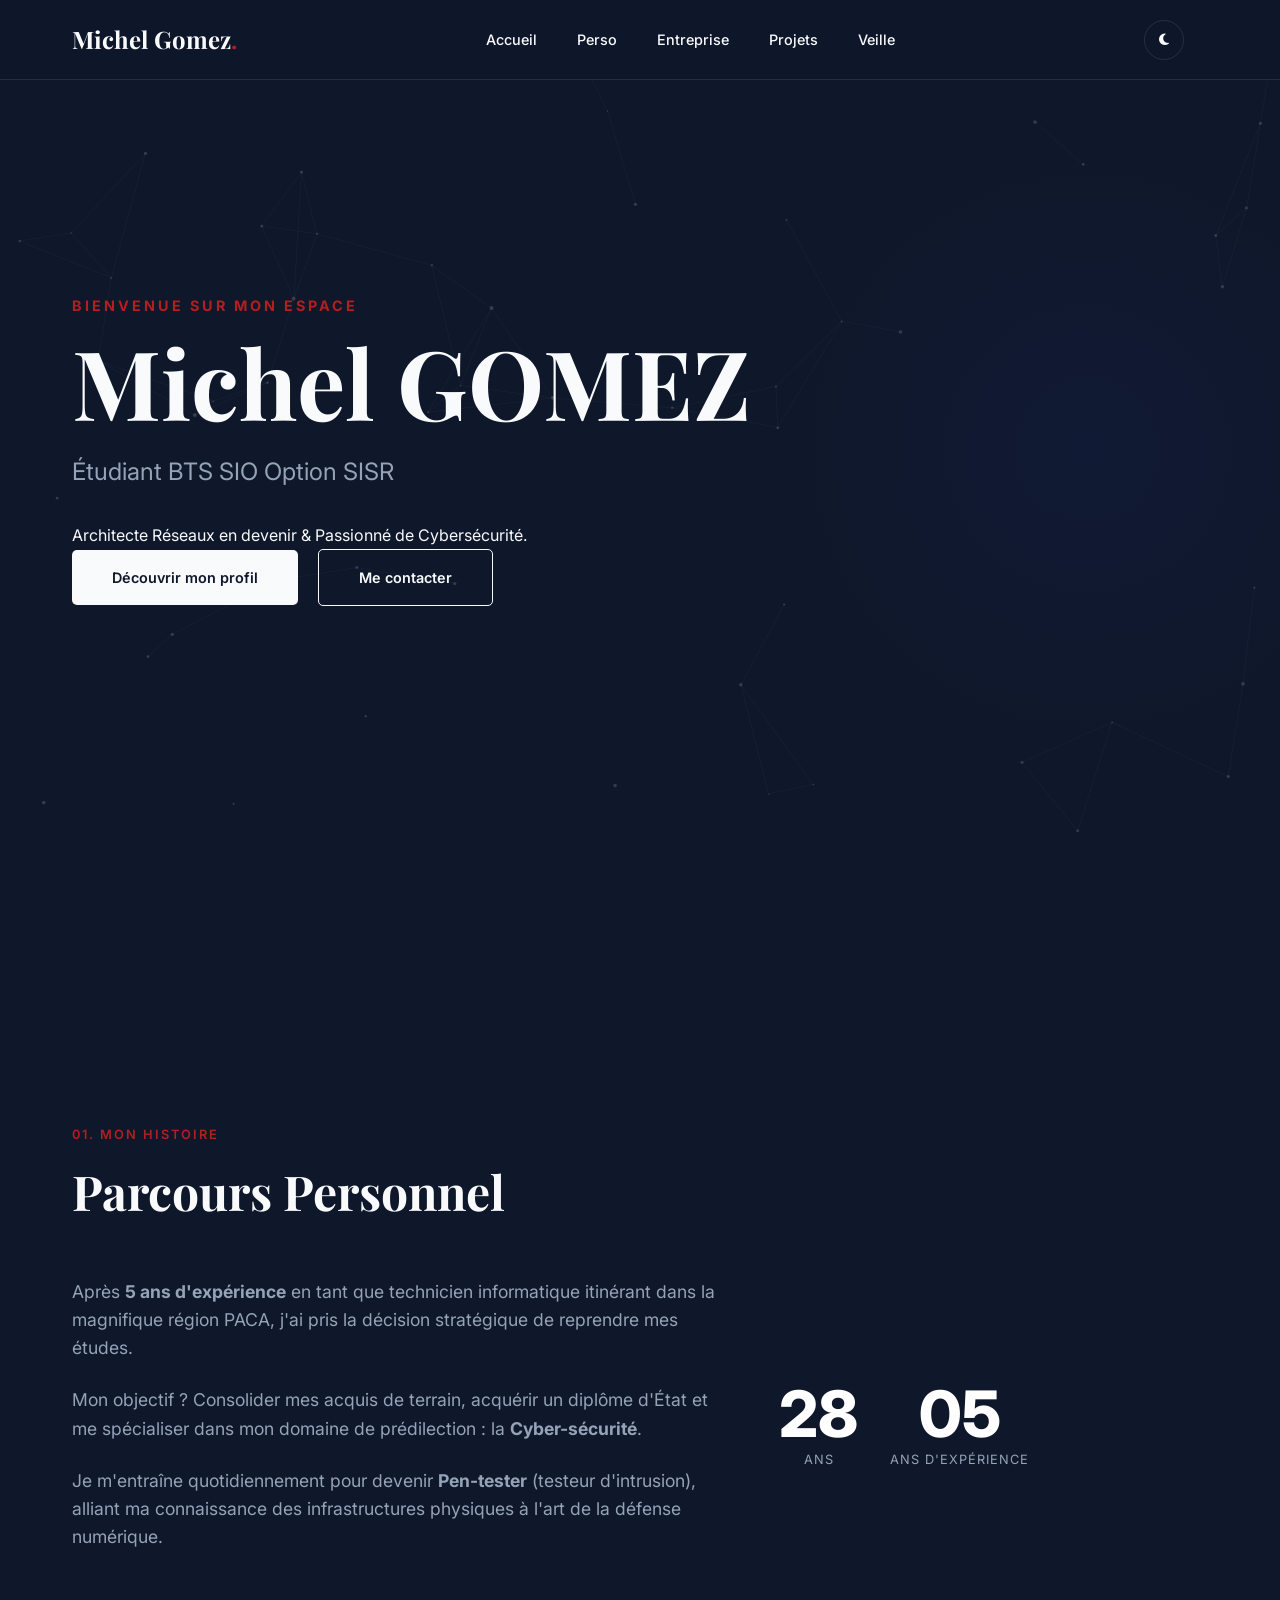
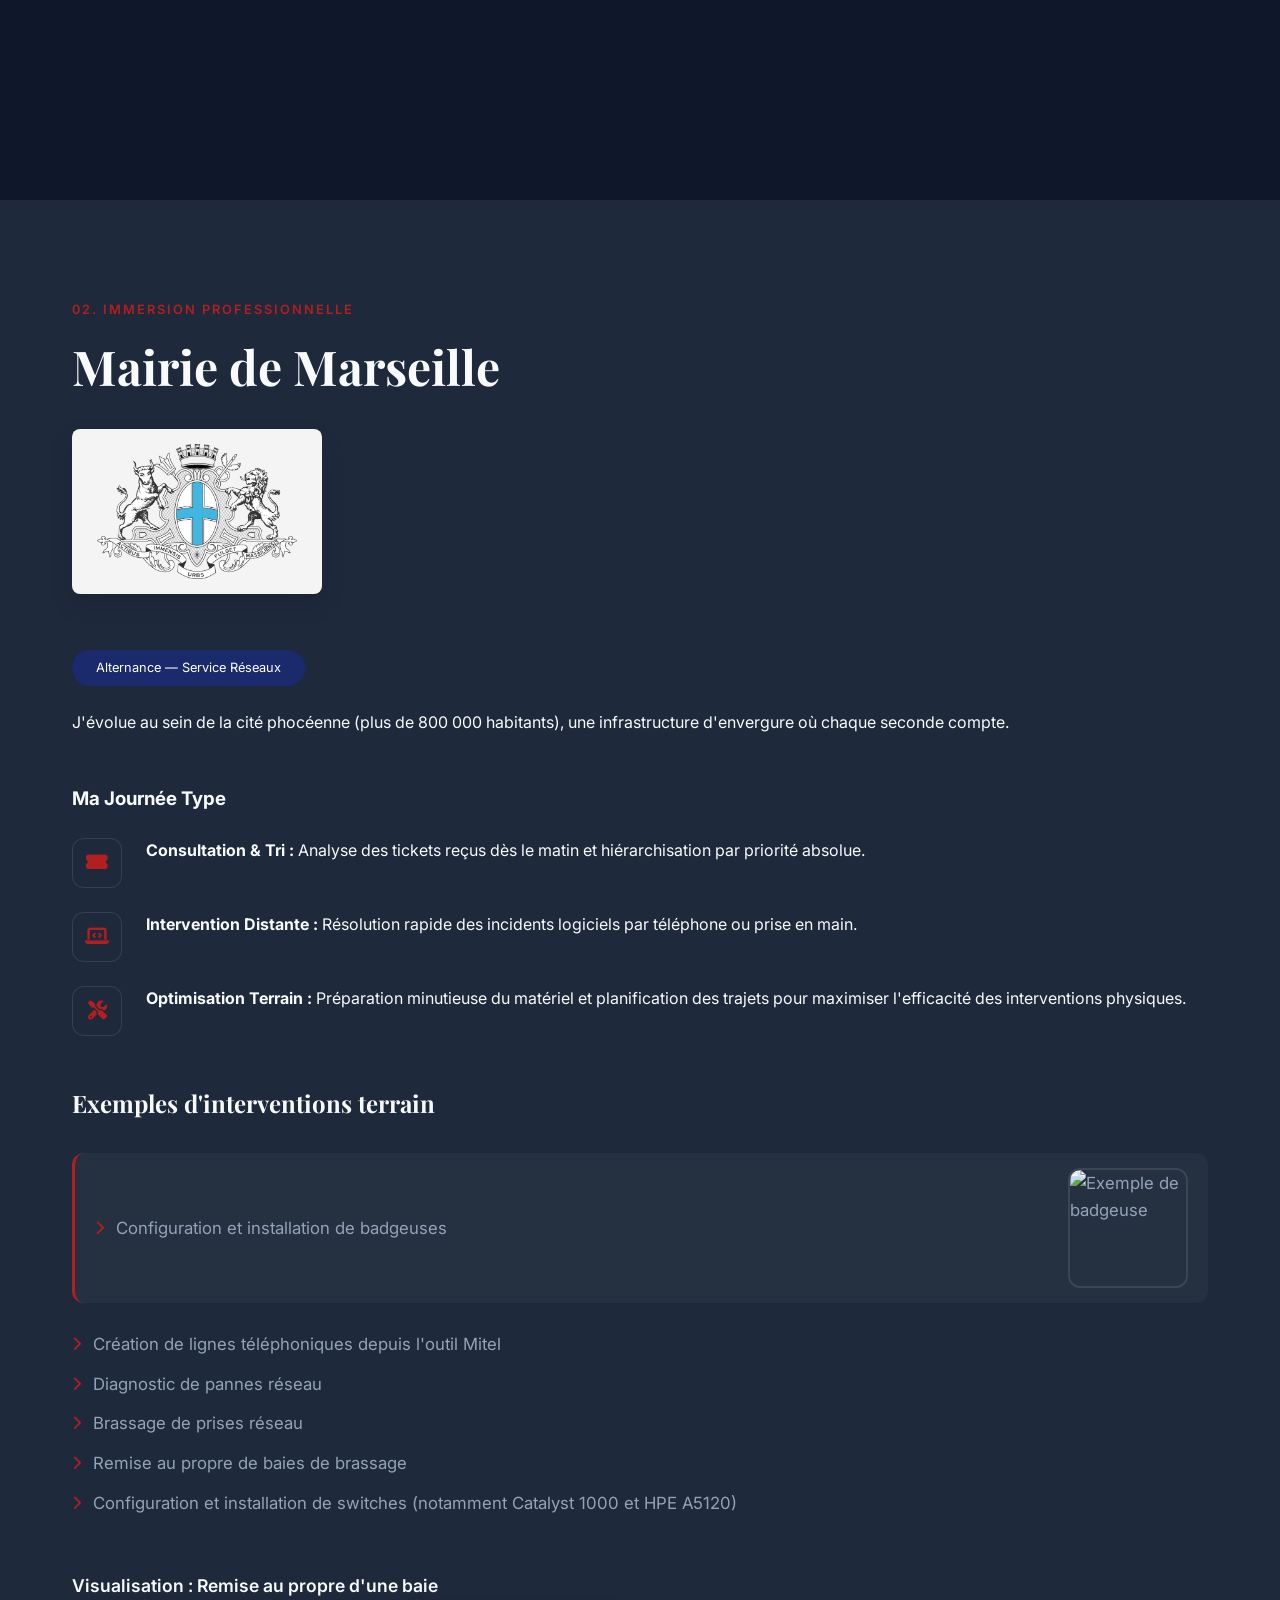
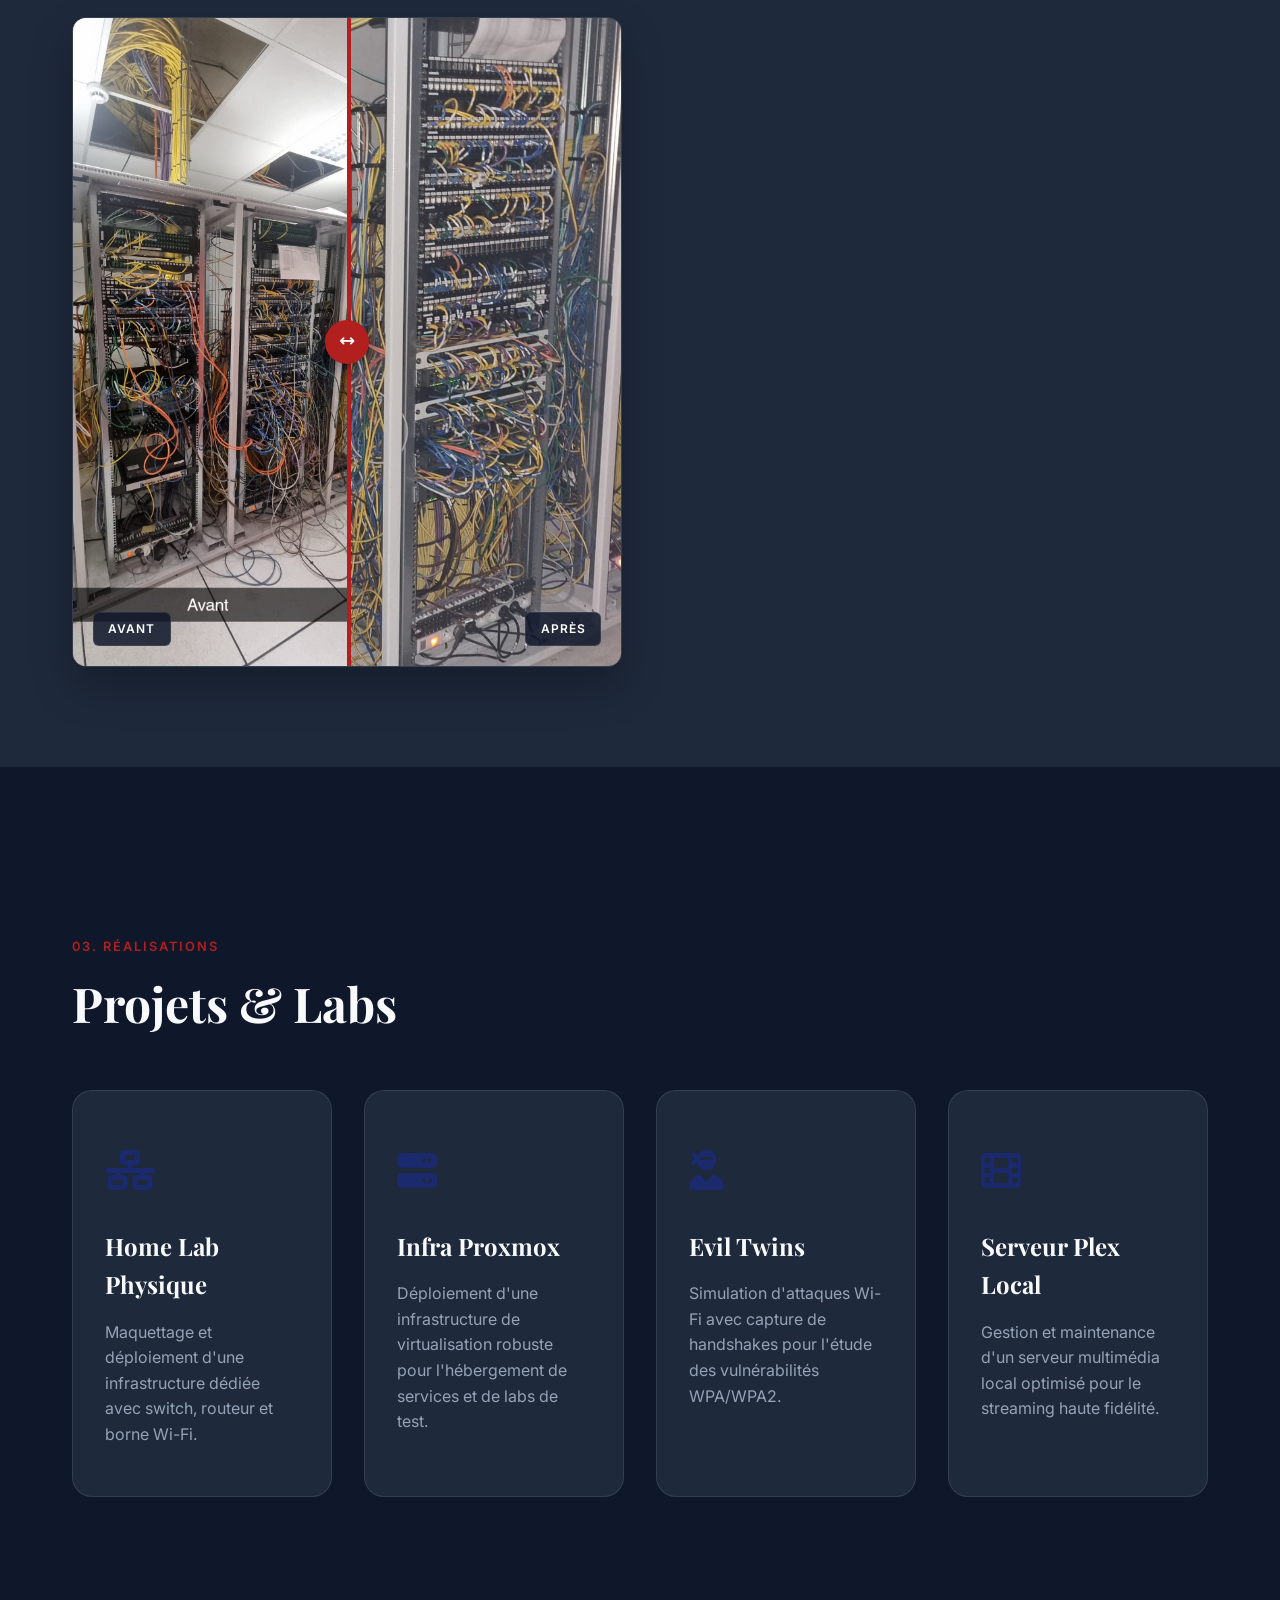
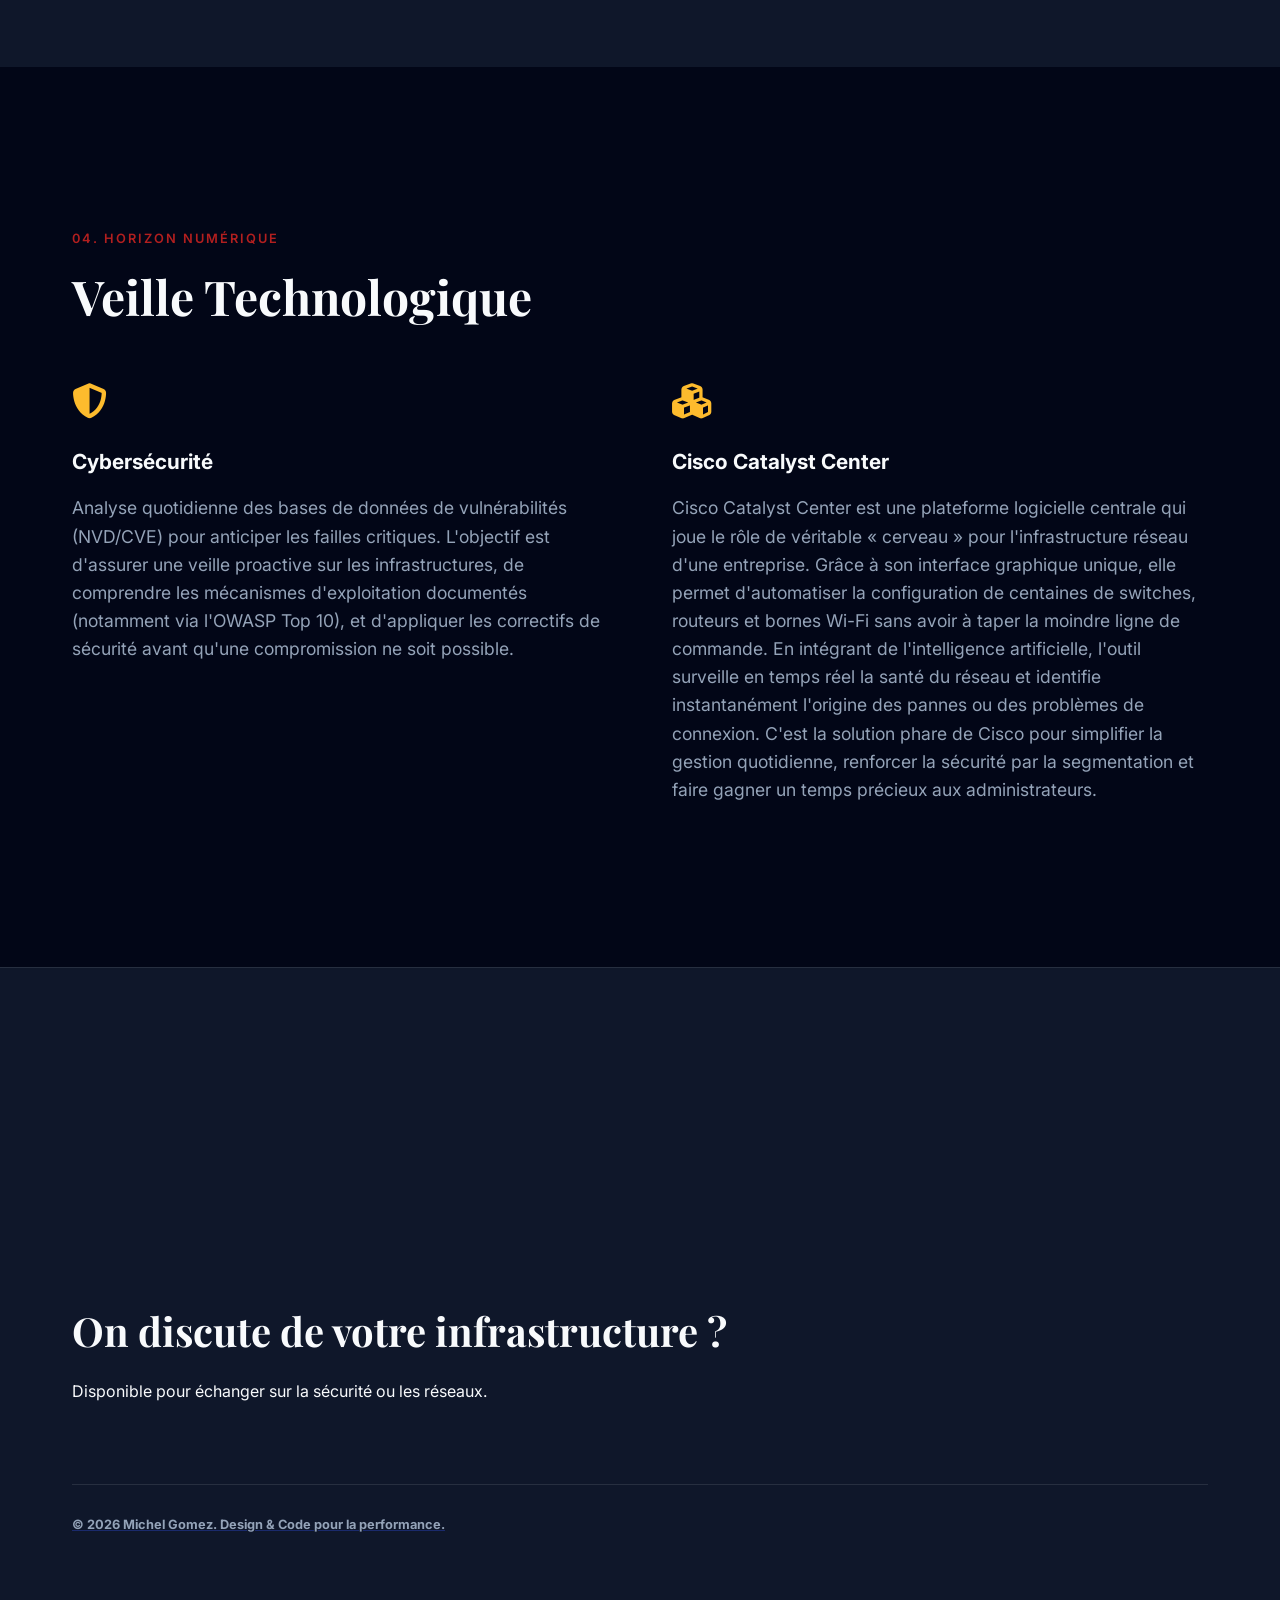
==== index.html @ 2e46fee1 "Update index.html" ====
<!DOCTYPE html>
<html lang="fr">
<head>
    <meta charset="UTF-8">
    <meta name="viewport" content="width=device-width, initial-scale=1.0">
    <title>Michel Gomez — Portfolio Professionnel</title>
    <meta name="description" content="Portfolio de Michel Gomez, Technicien Réseaux et futur Pentester.">
    
    <!-- Fonts -->
    <link rel="preconnect" href="https://fonts.googleapis.com">
    <link rel="preconnect" href="https://fonts.gstatic.com" crossorigin>
    <link href="https://fonts.googleapis.com/css2?family=Inter:wght@300;400;600;800&family=Playfair+Display:ital,wght@0,700;1,700&display=swap" rel="stylesheet">
    
    <!-- Icons -->
    <link rel="stylesheet" href="https://cdnjs.cloudflare.com/ajax/libs/font-awesome/6.5.0/css/all.min.css">
    
    <link rel="stylesheet" href="style.css">
</head>
<body>

    <!-- Loader -->
    <div class="loader">
        <div class="loader-content">MG<span>.</span></div>
    </div>

    <!-- Navigation -->
    <nav class="navbar">
        <div class="nav-container">
            <a href="#accueil" class="logo">Michel Gomez<span>.</span></a>
            <ul class="nav-links">
                <li><a href="#accueil">Accueil</a></li>
                <li><a href="#perso">Perso</a></li>
                <li><a href="#entreprise">Entreprise</a></li>
                <li><a href="#projets">Projets</a></li>
                <li><a href="#veille">Veille</a></li>
            </ul>
            <div class="nav-actions">
                <button id="theme-toggle" class="theme-btn" aria-label="Changer le thème">
                    <i class="fas fa-moon"></i>
                </button>
                <div class="menu-toggle" id="mobile-menu">
                    <span class="bar"></span>
                    <span class="bar"></span>
                </div>
            </div>
        </div>
    </nav>

    <main>
        <!-- Section Accueil avec Réseau Constellation -->
        <section id="accueil" class="hero">
            <canvas id="network-canvas"></canvas>
            <div class="container">
                <div class="hero-content">
                    <h5 class="reveal">Bienvenue sur mon espace</h5>
                    <h1 class="reveal-title"><span id="name-first">Michel GOMEZ</span> 
                    <h2 class="reveal">Étudiant BTS SIO Option SISR</h2>
                    <p class="reveal">Architecte Réseaux en devenir & Passionné de Cybersécurité.</p>
                    <div class="hero-btns reveal">
                        <a href="#perso" class="btn btn-primary">Découvrir mon profil</a>
                        <a href="#contact" class="btn btn-outline">Me contacter</a>
                    </div>
                </div>
            </div>
            <div class="hero-bg-accent"></div>
        </section>

        <!-- Section Perso -->
        <section id="perso" class="section">
            <div class="container">
                <div class="section-header">
                    <span class="subtitle">01. Mon Histoire</span>
                    <h2 class="title">Parcours Personnel</h2>
                </div>
                <div class="content-grid">
                    <div class="text-block anim-fade">
                        <p>Après <strong>5 ans d'expérience</strong> en tant que technicien informatique itinérant dans la magnifique région PACA, j'ai pris la décision stratégique de reprendre mes études.</p>
                        <p>Mon objectif ? Consolider mes acquis de terrain, acquérir un diplôme d'État et me spécialiser dans mon domaine de prédilection : la <strong>Cyber-sécurité</strong>.</p>
                        <p>Je m'entraîne quotidiennement pour devenir <strong>Pen-tester</strong> (testeur d'intrusion), alliant ma connaissance des infrastructures physiques à l'art de la défense numérique.</p>
                    </div>
                  <div class="stat-box anim-fade">
    <div class="stat-item">
        <!-- Ajout de la classe text-white ici -->
        <span class="stat-num text-white">28</span>
        <span class="stat-label text-white">Ans</span>
    </div>
    <div class="stat-item">
        <!-- Ajout de la classe text-white ici -->
        <span class="stat-num text-white">05</span>
        <span class="stat-label text-white">Ans d'Expérience</span>
    </div>
</div>
                </div>
            </div>
        </section>

        <!-- Section Entreprise & Tâches -->
        <section id="entreprise" class="section bg-alt">
            <div class="container">
                <div class="section-header">
                    <span class="subtitle">02. Immersion Professionnelle</span>
                    <h2 class="title">Mairie de Marseille</h2>
                    <img src="images/Armoiries_de_Marseille.svg.png" alt="Armoiries de Marseille" class="mairie-logo anim-fade">
                </div>
                <div class="work-container">
                    <div class="work-info anim-fade">
                        <div class="work-badge">Alternance — Service Réseaux</div>
                        <p>J'évolue au sein de la cité phocéenne (plus de 800 000 habitants), une infrastructure d'envergure où chaque seconde compte.</p>
                        
                        <div class="daily-routine">
                            <h3>Ma Journée Type</h3>
                            <div class="step">
                                <div class="step-icon"><i class="fas fa-ticket-simple"></i></div>
                                <div class="step-text">
                                    <strong>Consultation & Tri :</strong> Analyse des tickets reçus dès le matin et hiérarchisation par priorité absolue.
                                </div>
                            </div>
                            <div class="step">
                                <div class="step-icon"><i class="fas fa-laptop-code"></i></div>
                                <div class="step-text">
                                    <strong>Intervention Distante :</strong> Résolution rapide des incidents logiciels par téléphone ou prise en main.
                                </div>
                            </div>
                            <div class="step">
                                <div class="step-icon"><i class="fas fa-screwdriver-wrench"></i></div>
                                <div class="step-text">
                                    <strong>Optimisation Terrain :</strong> Préparation minutieuse du matériel et planification des trajets pour maximiser l'efficacité des interventions physiques.
                                </div>
                            </div>
                        </div>

                        <div class="task-examples anim-fade" style="margin-top: 3rem;">
                            <h3>Exemples d'interventions terrain</h3>
                            <ul class="task-list">
                                <li class="task-with-image">
                                    <i class="fas fa-chevron-right"></i>
                                    <span>Configuration et installation de badgeuses</span>
                                    <img src="images/badgeuse.jpg" alt="Exemple de badgeuse" class="badgeuse-thumb">
                                </li>
                                <li><i class="fas fa-chevron-right"></i> Création de lignes téléphoniques depuis l'outil Mitel</li>
                                <li><i class="fas fa-chevron-right"></i> Diagnostic de pannes réseau</li>
                                <li><i class="fas fa-chevron-right"></i> Brassage de prises réseau</li>
                                <li><i class="fas fa-chevron-right"></i> Remise au propre de baies de brassage</li>
                                <li><i class="fas fa-chevron-right"></i> Configuration et installation de switches (notamment Catalyst 1000 et HPE A5120)</li>
                            </ul>

                            <!-- Module Dynamique Avant/Après pour la Baie de Brassage -->
                            <div class="baie-slider-wrapper">
                                <h4>Visualisation : Remise au propre d'une baie</h4>
                                <div class="baie-slider-container">
                                    <div class="baie-img baie-img-after"></div>
                                    <div class="baie-img baie-img-before"></div>
                                    <input type="range" min="0" max="100" value="50" class="baie-slider" id="baie-slider-input">
                                    <div class="baie-slider-line"></div>
                                    <div class="baie-slider-button"><i class="fas fa-arrows-left-right"></i></div>
                                    <div class="baie-label baie-label-left">Avant</div>
                                    <div class="baie-label baie-label-right">Après</div>
                                </div>
                            </div>

                        </div>
                    </div>
                </div>
            </div>
        </section>

        <!-- Section Projets (Format court pour l'oral) -->
        <section id="projets" class="section">
            <div class="container">
                <div class="section-header">
                    <span class="subtitle">03. Réalisations</span>
                    <h2 class="title">Projets & Labs</h2>
                </div>
                <div class="projects-grid">
                    <div class="project-card anim-fade" data-tilt data-tilt-max="10" data-tilt-speed="400" data-tilt-glare="true" data-tilt-max-glare="0.2">
                        <div class="project-icon"><i class="fas fa-network-wired"></i></div>
                        <h3>Home Lab Physique</h3>
                        <p>Maquettage et déploiement d'une infrastructure dédiée avec switch, routeur et borne Wi-Fi.</p>
                    </div>
                    <div class="project-card anim-fade" data-tilt data-tilt-max="10" data-tilt-speed="400" data-tilt-glare="true" data-tilt-max-glare="0.2">
                        <div class="project-icon"><i class="fas fa-server"></i></div>
                        <h3>Infra Proxmox</h3>
                        <p>Déploiement d'une infrastructure de virtualisation robuste pour l'hébergement de services et de labs de test.</p>
                    </div>
                    <div class="project-card anim-fade" data-tilt data-tilt-max="10" data-tilt-speed="400" data-tilt-glare="true" data-tilt-max-glare="0.2">
                        <div class="project-icon"><i class="fas fa-user-ninja"></i></div>
                        <h3>Evil Twins</h3>
                        <p>Simulation d'attaques Wi-Fi avec capture de handshakes pour l'étude des vulnérabilités WPA/WPA2.</p>
                    </div>
                    <div class="project-card anim-fade" data-tilt data-tilt-max="10" data-tilt-speed="400" data-tilt-glare="true" data-tilt-max-glare="0.2">
                        <div class="project-icon"><i class="fas fa-film"></i></div>
                        <h3>Serveur Plex Local</h3>
                        <p>Gestion et maintenance d'un serveur multimédia local optimisé pour le streaming haute fidélité.</p>
                    </div>
                </div>
            </div>
        </section>

        <!-- Section Veille Techno (Mis à jour avec Cisco Catalyst Center) -->
        <section id="veille" class="section bg-footer">
            <div class="container">
                <div class="section-header white">
                    <span class="subtitle">04. Horizon Numérique</span>
                    <h2 class="title">Veille Technologique</h2>
                </div>
                <div class="veille-content anim-fade">
                    <div class="veille-grid">
                        <div class="veille-item">
                            <i class="fas fa-shield-halved"></i>
                            <h4>Cybersécurité</h4>
                            <p>Analyse quotidienne des bases de données de vulnérabilités (NVD/CVE) pour anticiper les failles critiques. L'objectif est d'assurer une veille proactive sur les infrastructures, de comprendre les mécanismes d'exploitation documentés (notamment via l'OWASP Top 10), et d'appliquer les correctifs de sécurité avant qu'une compromission ne soit possible.</p>
                        </div>
                        <div class="veille-item">
                            <i class="fas fa-cubes"></i>
                            <h4>Cisco Catalyst Center</h4>
                            <p>Cisco Catalyst Center est une plateforme logicielle centrale qui joue le rôle de véritable « cerveau » pour l'infrastructure réseau d'une entreprise. Grâce à son interface graphique unique, elle permet d'automatiser la configuration de centaines de switches, routeurs et bornes Wi-Fi sans avoir à taper la moindre ligne de commande. En intégrant de l'intelligence artificielle, l'outil surveille en temps réel la santé du réseau et identifie instantanément l'origine des pannes ou des problèmes de connexion. C'est la solution phare de Cisco pour simplifier la gestion quotidienne, renforcer la sécurité par la segmentation et faire gagner un temps précieux aux administrateurs.</p>
                        </div>
                    </div>
                </div>
            </div>
        </section>
    </main>

    <footer id="contact" class="snap-footer">
        <div class="container">
            <div class="footer-wrap">
                <div class="footer-text">
                    <h2>On discute de votre infrastructure ?</h2>
                    <p>Disponible pour échanger sur la sécurité ou les réseaux.</p>
                </div>
                <div class="footer-links">
                    <a href="mailto:michel.gomez13@laposte.net" class="mail-btn"><Michel.gomez@m2Sformation.com</a>
                </div>
            </div>
            <div class="footer-bottom">
                <p>&copy; 2026 Michel Gomez. Design & Code pour la performance.</p>
            </div>
        </div>
    </footer>

    <!-- Fenêtre de zoom (Lightbox Modal pour la badgeuse) -->
    <div id="image-modal" class="modal">
        <span class="close-modal">&times;</span>
        <img class="modal-content" id="modal-img" alt="Zoom équipement">
    </div>

    <!-- Librairies légères -->
    <script src="https://cdnjs.cloudflare.com/ajax/libs/gsap/3.12.2/gsap.min.js"></script>
    <script src="https://cdnjs.cloudflare.com/ajax/libs/gsap/3.12.2/ScrollTrigger.min.js"></script>
    <script src="https://cdnjs.cloudflare.com/ajax/libs/vanilla-tilt/1.8.0/vanilla-tilt.min.js"></script>
    <script src="script.js"></script>
</body>
</html>
---- style.css ----
:root {
    /* Theme Dark (Default) */
    --primary: #1a2a6c;
    --secondary: #b21f1f;
    --accent: #fdbb2d;
    --bg-main: #0f172a;
    --bg-alt: #1e293b;
    --bg-card: #1e293b;
    --bg-footer: #020617;
    --text: #f8fafc;
    --text-muted: #94a3b8;
    --border: rgba(255, 255, 255, 0.1);
    --nav-bg: rgba(15, 23, 42, 0.9);
    
    --font-main: 'Inter', sans-serif;
    --font-serif: 'Playfair Display', serif;
    --transition: all 0.4s cubic-bezier(0.16, 1, 0.3, 1);
}

body.light-mode {
    --bg-main: #ffffff;
    --bg-alt: #f8fafc;
    --bg-card: #ffffff;
    --bg-footer: #0f172a;
    --text: #0f172a;
    --text-muted: #64748b;
    --border: rgba(0, 0, 0, 0.05);
    --nav-bg: rgba(255, 255, 255, 0.9);
}

/* UMBRELLA MODE (Easter Egg stars) */
body.umbrella-mode {
    --primary: #8a0303;
    --secondary: #ff0000;
    --accent: #ff0000;
    --bg-main: #050000;
    --bg-alt: #0a0000;
    --bg-card: #0a0000;
    --bg-footer: #000000;
    --text: #ffcccc;
    --text-muted: #cc6666;
    --border: rgba(255, 0, 0, 0.2);
    --nav-bg: rgba(5, 0, 0, 0.9);
}
body.umbrella-mode * {
    font-family: 'Courier New', Courier, monospace !important;
}
body.umbrella-mode .hero-bg-accent {
    background: radial-gradient(circle, rgba(255, 0, 0, 0.2) 0%, transparent 70%);
}

* { margin: 0; padding: 0; box-sizing: border-box; }

/* ACTIVER LE SCROLL SNAPPING */
html { 
    scroll-behavior: smooth; 
    scroll-snap-type: y mandatory;
}

body {
    font-family: var(--font-main);
    color: var(--text);
    background-color: var(--bg-main);
    line-height: 1.6;
    overflow-x: hidden;
    transition: background-color 0.5s ease, color 0.5s ease;
}

.container { width: 100%; max-width: 1200px; margin: 0 auto; padding: 0 2rem; }

/* Loader */
.loader {
    position: fixed; top: 0; left: 0;
    width: 100%; height: 100%;
    background: #0f172a;
    display: flex; justify-content: center; align-items: center;
    z-index: 2000;
}
.loader-content { font-family: var(--font-serif); font-size: 3rem; color: #ffffff; }
.loader-content span { color: var(--accent); }

/* Navigation */
.navbar {
    position: fixed; top: 0; width: 100%; height: 80px;
    display: flex; align-items: center; z-index: 1000;
    background: var(--nav-bg);
    backdrop-filter: blur(10px);
    border-bottom: 1px solid var(--border);
    transition: var(--transition);
}
.navbar.scrolled { height: 70px; box-shadow: 0 10px 30px rgba(0,0,0,0.05); }
.nav-container {
    width: 100%; max-width: 1200px; margin: 0 auto; padding: 0 2rem;
    display: flex; justify-content: space-between; align-items: center;
}
.logo { font-family: var(--font-serif); font-weight: 700; font-size: 1.5rem; text-decoration: none; color: var(--text); }
.logo span { color: var(--secondary); }
.nav-links { display: flex; list-style: none; gap: 2.5rem; }
.nav-links a { text-decoration: none; color: var(--text); font-weight: 500; font-size: 0.9rem; transition: var(--transition); }
.nav-links a:hover { color: var(--secondary); }
.nav-actions { display: flex; align-items: center; gap: 1.5rem; }

.theme-btn {
    background: none; border: 1px solid var(--border);
    color: var(--text); padding: 0.5rem; border-radius: 50%;
    cursor: pointer; width: 40px; height: 40px;
    display: flex; justify-content: center; align-items: center;
    transition: var(--transition);
}
.theme-btn:hover { background: var(--border); transform: rotate(15deg); }

/* SCROLL SNAPPING SUR LES SECTIONS */
.hero, .section, .snap-footer {
    scroll-snap-align: start;
    min-height: 100vh;
    display: flex;
    align-items: center;
    position: relative;
}

/* Sécurité pour le scroll interne si l'écran est petit */
.section { 
    padding: 100px 0; 
    transition: background-color 0.5s ease; 
    overflow-y: auto; 
}

#network-canvas { position: absolute; top: 0; left: 0; width: 100%; height: 100%; z-index: 1; pointer-events: none; opacity: 0.5; }
.hero-content { max-width: 700px; position: relative; z-index: 2; }
.hero-content h5 { font-size: 0.9rem; text-transform: uppercase; letter-spacing: 3px; color: var(--secondary); margin-bottom: 1rem; }
.hero-content h1 { font-family: var(--font-serif); font-size: clamp(3.5rem, 8vw, 6rem); line-height: 1; margin-bottom: 1.5rem; color: var(--text); }
.hero-content h1 span#name-last { font-style: italic; color: var(--primary); }
.hero-content h2 { font-size: 1.5rem; font-weight: 400; color: var(--text-muted); margin-bottom: 2rem; }
.hero-bg-accent { position: absolute; top: 50%; right: -10%; width: 50vw; height: 50vw; background: radial-gradient(circle, rgba(26, 42, 108, 0.15) 0%, transparent 70%); transform: translateY(-50%); z-index: 1; transition: background 0.5s; }

.bg-alt { background-color: var(--bg-alt); }
.bg-footer { background-color: var(--bg-footer); color: var(--text); }
.section-header { margin-bottom: 3rem; width: 100%; }
.subtitle { display: block; font-size: 0.8rem; font-weight: 600; text-transform: uppercase; letter-spacing: 2px; color: var(--secondary); margin-bottom: 0.5rem; }
.title { font-family: var(--font-serif); font-size: 3rem; }

/* Mairie Logo */
.mairie-logo { max-width: 250px; height: auto; margin-top: 1.5rem; background: rgba(255, 255, 255, 0.95); padding: 15px 25px; border-radius: 8px; box-shadow: 0 10px 25px rgba(0,0,0,0.1); transition: var(--transition); }
.mairie-logo:hover { transform: translateY(-5px); box-shadow: 0 15px 30px rgba(0,0,0,0.15); }

/* Content Blocks */
.content-grid { display: grid; grid-template-columns: 1.2fr 0.8fr; gap: 4rem; align-items: center; width: 100%; }
.text-block p { font-size: 1.1rem; margin-bottom: 1.5rem; color: var(--text-muted); }
.stat-box { display: flex; gap: 2rem; }
.stat-item { text-align: center; }
.stat-num { display: block; font-size: 4rem; font-weight: 800; color: #ffffff; line-height: 1; }
.stat-label { font-size: 0.8rem; text-transform: uppercase; letter-spacing: 1px; color: var(--text-muted); }

/* Routine Type Info */
.work-container { width: 100%; }
.daily-routine { margin-top: 3rem; display: flex; flex-direction: column; gap: 1.5rem; }
.step { display: flex; gap: 1.5rem; align-items: flex-start; }
.step-icon { width: 50px; height: 50px; background: var(--bg-card); border: 1px solid var(--border); border-radius: 12px; display: flex; justify-content: center; align-items: center; color: var(--secondary); flex-shrink: 0; font-size: 1.2rem; }
.work-badge { display: inline-block; padding: 0.5rem 1.5rem; background: var(--primary); color: #ffffff; border-radius: 50px; font-size: 0.8rem; margin-bottom: 1.5rem; }

.task-examples h3 { font-family: var(--font-serif); font-size: 1.5rem; margin-bottom: 1rem; color: var(--text); }
.task-list { list-style: none; display: flex; flex-direction: column; gap: 0.8rem; }
.task-list li { display: flex; align-items: center; gap: 12px; color: var(--text-muted); font-size: 1.05rem; }
.task-list i { color: var(--secondary); font-size: 0.9rem; }

/* Ligne badgeuse */
.task-with-image { display: flex; align-items: center; gap: 25px; margin-top: 15px; margin-bottom: 15px; padding: 15px 20px; background: rgba(255, 255, 255, 0.03); border-radius: 12px; border-left: 3px solid var(--secondary); }
.badgeuse-thumb { width: 120px; height: 120px; border-radius: 12px; object-fit: cover; border: 2px solid var(--border); margin-left: auto; transition: transform 0.3s var(--transition); cursor: zoom-in; }
.badgeuse-thumb:hover { transform: scale(1.08) !important; box-shadow: 0 10px 25px rgba(0,0,0,0.4); border-color: var(--secondary); }

body.light-mode .task-with-image { background: rgba(0, 0, 0, 0.02); }

/* STYLE DU COMPOSANT INTERACTIF : SLIDER AVANT/APRÈS */
.baie-slider-wrapper { margin-top: 3.5rem; width: 100%; max-width: 550px; }
.baie-slider-wrapper h4 { font-family: var(--font-main); font-size: 1.1rem; font-weight: 600; margin-bottom: 1rem; color: var(--text); }
.baie-slider-container { position: relative; width: 100%; height: 650px; overflow: hidden; border-radius: 14px; border: 1px solid var(--border); box-shadow: 0 20px 40px rgba(0,0,0,0.25); }
.baie-img { position: absolute; top: 0; left: 0; width: 100%; height: 100%; background-size: cover; background-position: center; pointer-events: none; }
.baie-img-after { background-image: url('images/apres.jpg'); }
.baie-img-before { background-image: url('images/avant.jpg'); width: 50%; border-right: none; }
.baie-slider { position: absolute; -webkit-appearance: none; appearance: none; width: 100%; height: 100%; background: transparent; z-index: 30; outline: none; margin: 0; cursor: ew-resize; }
.baie-slider::-webkit-slider-thumb { -webkit-appearance: none; appearance: none; width: 50px; height: 100%; background: transparent; }
.baie-slider::-moz-range-thumb { width: 50px; height: 100%; background: transparent; border: none; }
.baie-slider-line { position: absolute; top: 0; bottom: 0; left: 50%; width: 4px; background: var(--secondary); z-index: 20; pointer-events: none; }
.baie-slider-button { position: absolute; top: 50%; left: 50%; transform: translate(-50%, -50%); width: 44px; height: 44px; background: var(--secondary); color: #fff; border-radius: 50%; display: flex; justify-content: center; align-items: center; z-index: 25; pointer-events: none; box-shadow: 0 4px 15px rgba(0,0,0,0.4); font-size: 0.9rem; }
.baie-label { position: absolute; bottom: 20px; padding: 0.4rem 0.9rem; background: rgba(15, 23, 42, 0.85); color: #fff; font-size: 0.75rem; font-weight: 600; border-radius: 6px; z-index: 15; pointer-events: none; text-transform: uppercase; letter-spacing: 1px; border: 1px solid rgba(255,255,255,0.1); }
.baie-label-left { left: 20px; }
.baie-label-right { right: 20px; }

/* Lightbox Modal */
.modal { display: none; position: fixed; z-index: 9999; padding-top: 80px; left: 0; top: 0; width: 100%; height: 100%; background-color: rgba(2, 6, 23, 0.9); backdrop-filter: blur(8px); opacity: 0; transition: opacity 0.4s ease; }
.modal.open { display: block; opacity: 1; }
.modal-content { margin: auto; display: block; max-width: 80%; max-height: 75vh; border-radius: 12px; box-shadow: 0 25px 50px rgba(0,0,0,0.5); transform: scale(0.8); transition: transform 0.4s cubic-bezier(0.16, 1, 0.3, 1); }
.modal.open .modal-content { transform: scale(1); }
.close-modal { position: absolute; top: 30px; right: 40px; color: #94a3b8; font-size: 40px; font-weight: 300; cursor: pointer; transition: color 0.3s; }
.close-modal:hover { color: var(--secondary); }

/* Projects Grid (4 Cartes équilibrées) */
.projects-grid { display: grid; grid-template-columns: repeat(auto-fit, minmax(260px, 1fr)); gap: 2rem; width: 100%; }
.project-card { background: var(--bg-card); padding: 3rem 2rem; border-radius: 20px; border: 1px solid var(--border); transform-style: preserve-3d; transition: border-color 0.4s; }
.project-card:hover { border-color: var(--secondary); box-shadow: 0 30px 60px rgba(0,0,0,0.15); }
.project-icon { font-size: 2.5rem; color: var(--primary); margin-bottom: 1.5rem; transform: translateZ(30px); }
.project-card h3 { font-family: var(--font-serif); font-size: 1.5rem; margin-bottom: 1rem; transform: translateZ(20px); }
.project-card p { transform: translateZ(10px); color: var(--text-muted); }

/* Veille (2 Blocs larges et propres) */
.veille-content { width: 100%; }
.veille-grid { display: grid; grid-template-columns: repeat(auto-fit, minmax(320px, 1fr)); gap: 4rem; width: 100%; }
.veille-item h4 { margin: 1.5rem 0 1rem; font-size: 1.3rem; }
.veille-item i { font-size: 2.2rem; color: var(--accent); }
.veille-item p { color: var(--text-muted); font-size: 1.1rem; }

/* Footer avec classe snap-footer */
.snap-footer { background: var(--bg-main); border-top: 1px solid var(--border); transition: var(--transition); }
.footer-wrap { display: flex; justify-content: space-between; align-items: center; margin-bottom: 80px; width: 100%; }
.footer-text h2 { font-family: var(--font-serif); font-size: 2.5rem; margin-bottom: 1rem; }
.mail-btn { font-size: 1.5rem; font-weight: 700; color: var(--primary); text-decoration: underline; transition: var(--transition); }
.mail-btn:hover { color: var(--secondary); }
.footer-bottom { border-top: 1px solid var(--border); padding-top: 30px; font-size: 0.8rem; color: var(--text-muted); width: 100%; }

/* Buttons */
.btn { padding: 1rem 2.5rem; border-radius: 5px; text-decoration: none; font-weight: 600; font-size: 0.9rem; display: inline-block; transition: var(--transition); }
.btn-primary { background: var(--text); color: var(--bg-main); }
.btn-primary:hover { background: var(--secondary); color: #fff; transform: scale(1.05); }
.btn-outline { border: 1px solid var(--text); color: var(--text); margin-left: 1rem; }

/* Responsive mobile design : On désactive le scroll snapping sur téléphone */
@media (max-width: 768px) {
    .content-grid { grid-template-columns: 1fr; gap: 2rem; }
    .veille-grid { grid-template-columns: 1fr; gap: 2.5rem; }
    .footer-wrap { flex-direction: column; text-align: center; gap: 3rem; }
    .nav-links { display: none; }
    .hero-content h1 { font-size: 3.5rem; }
    .baie-slider-container { height: 450px; }
    
    html { scroll-snap-type: none; }
    .hero, .section, .snap-footer { min-height: auto; scroll-snap-align: none; }
}
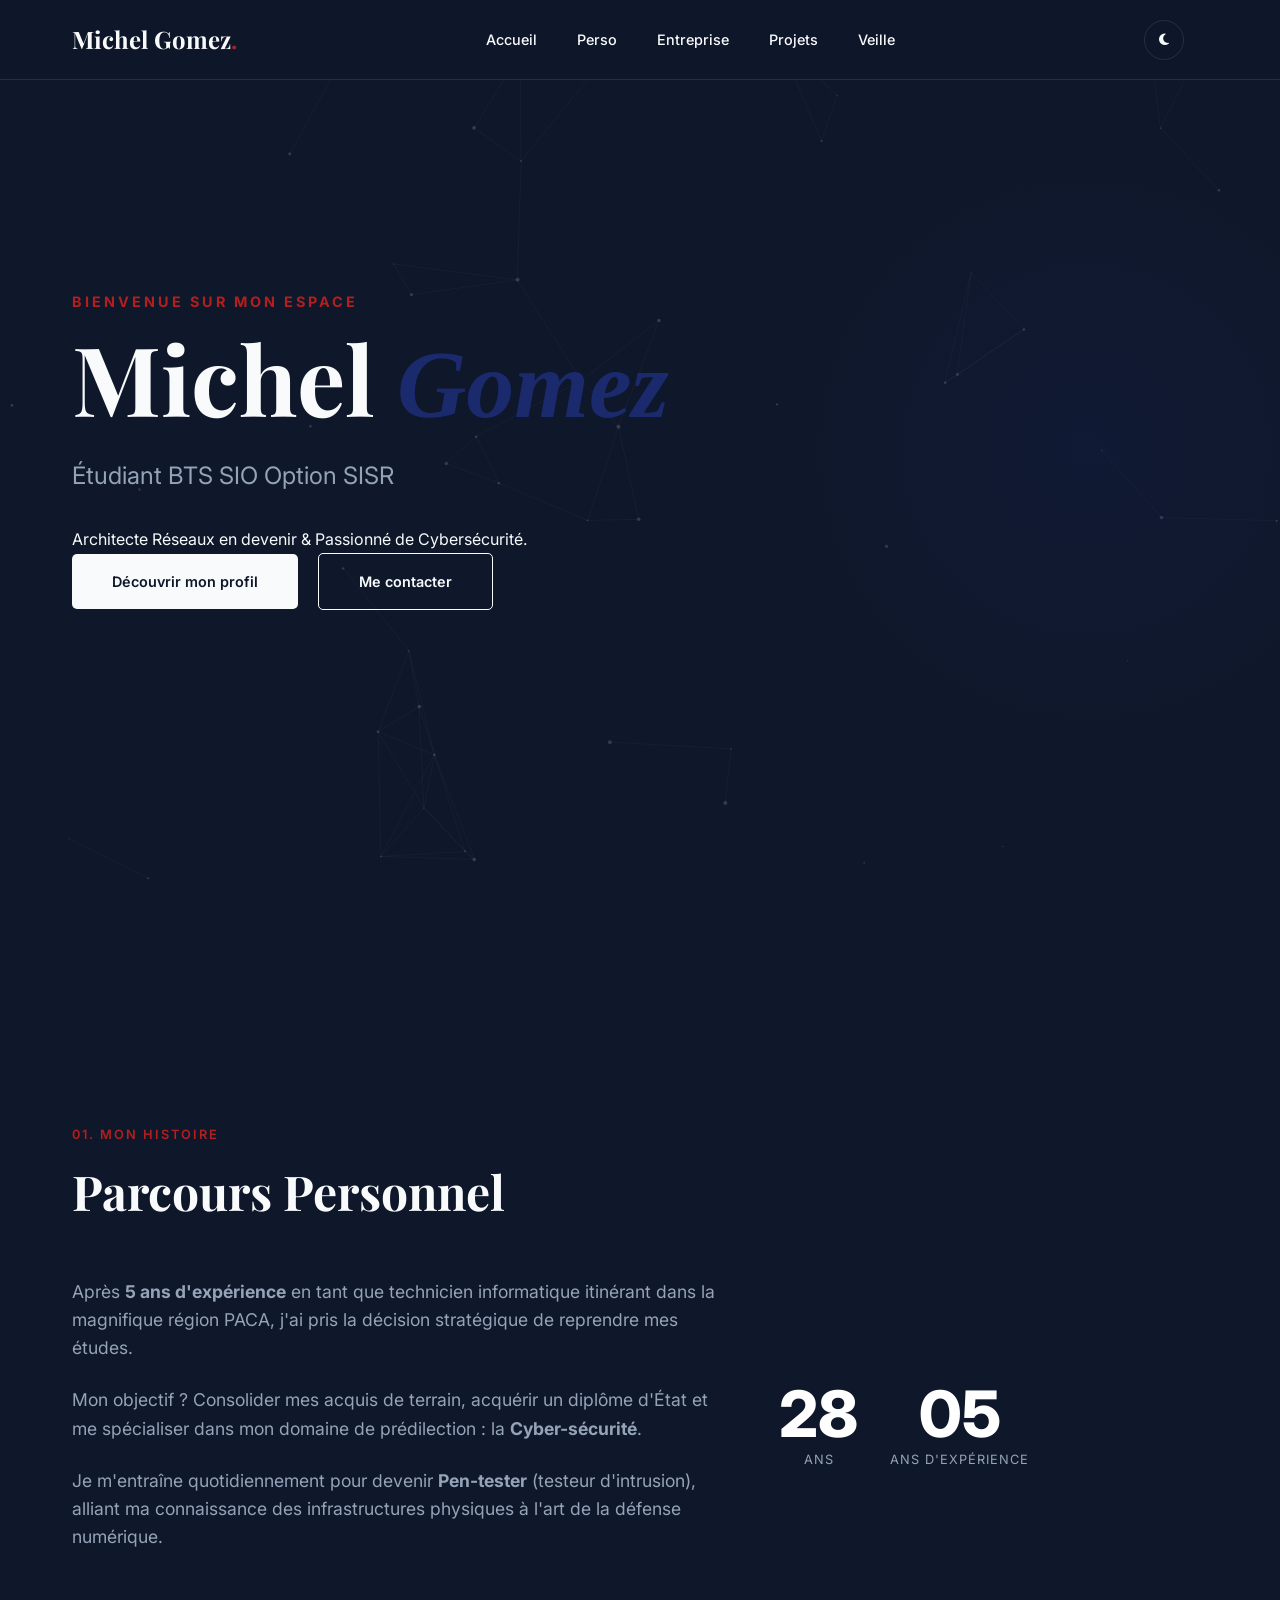
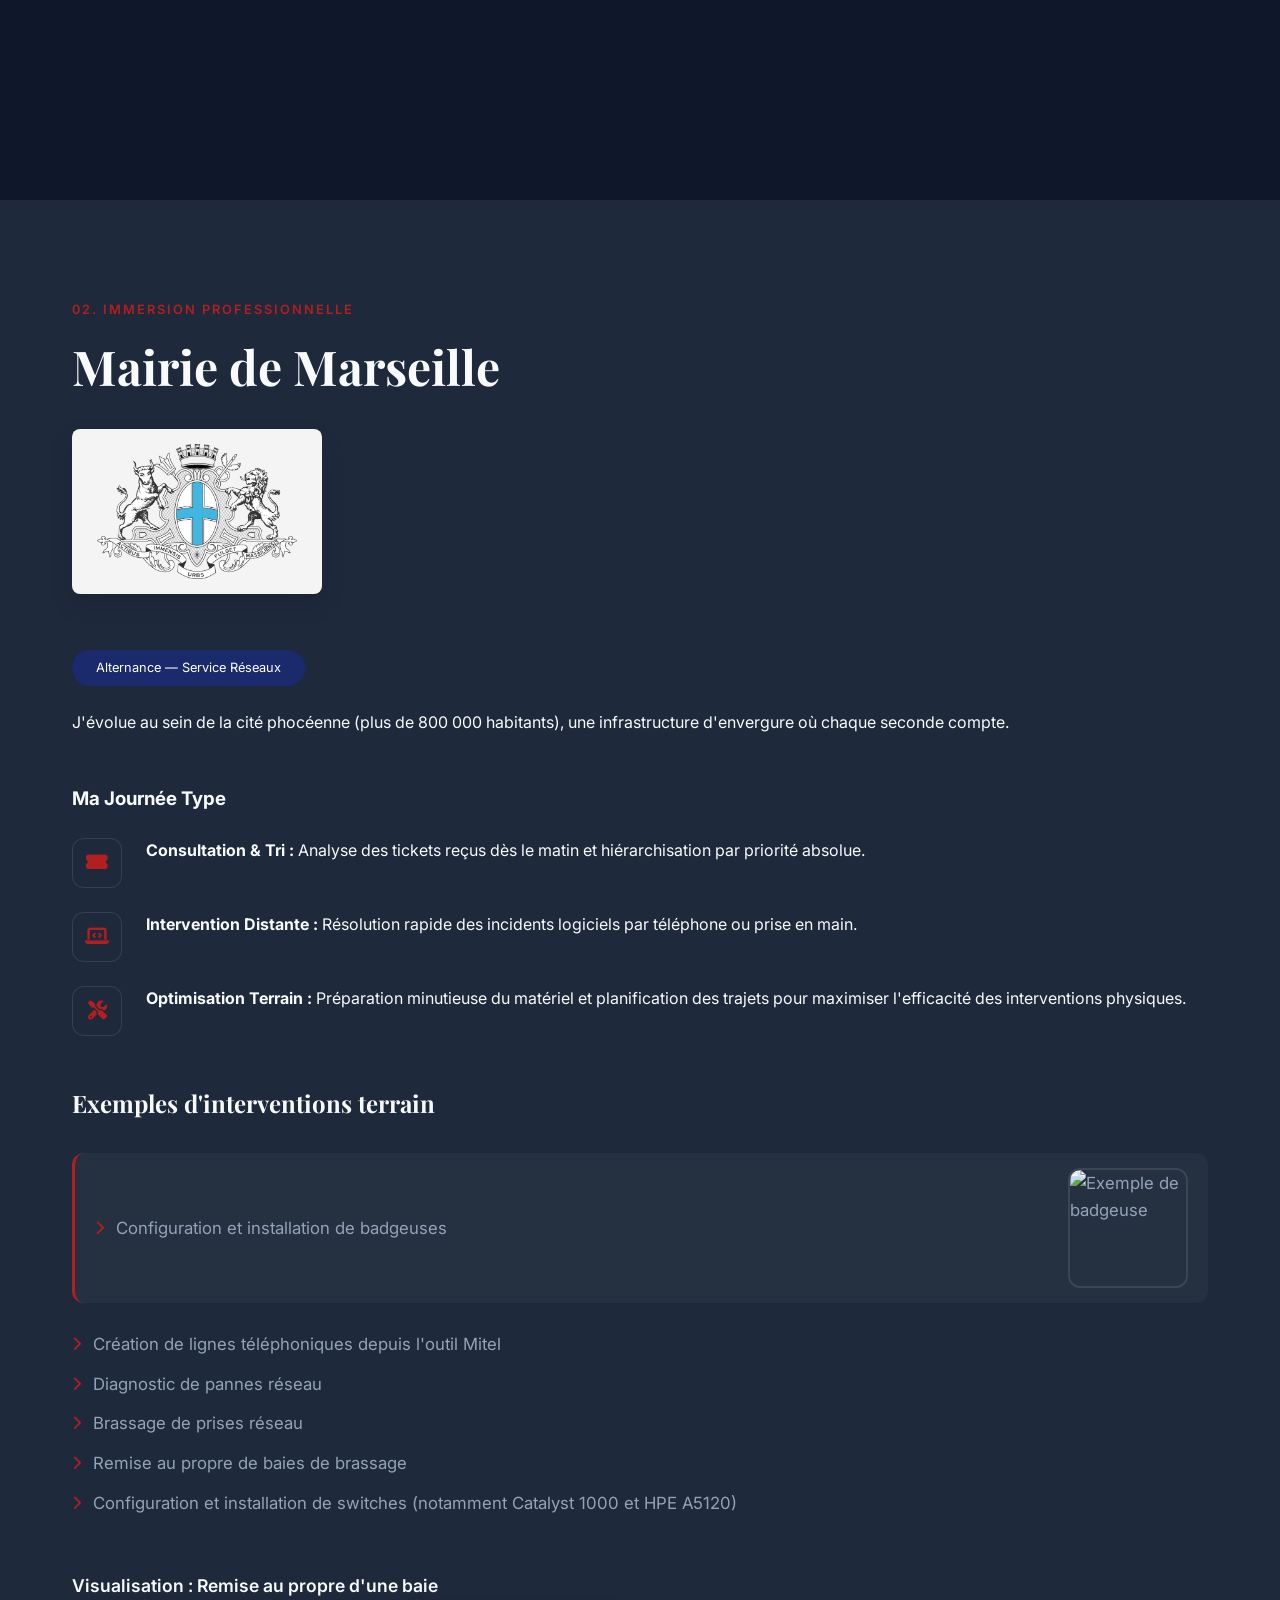
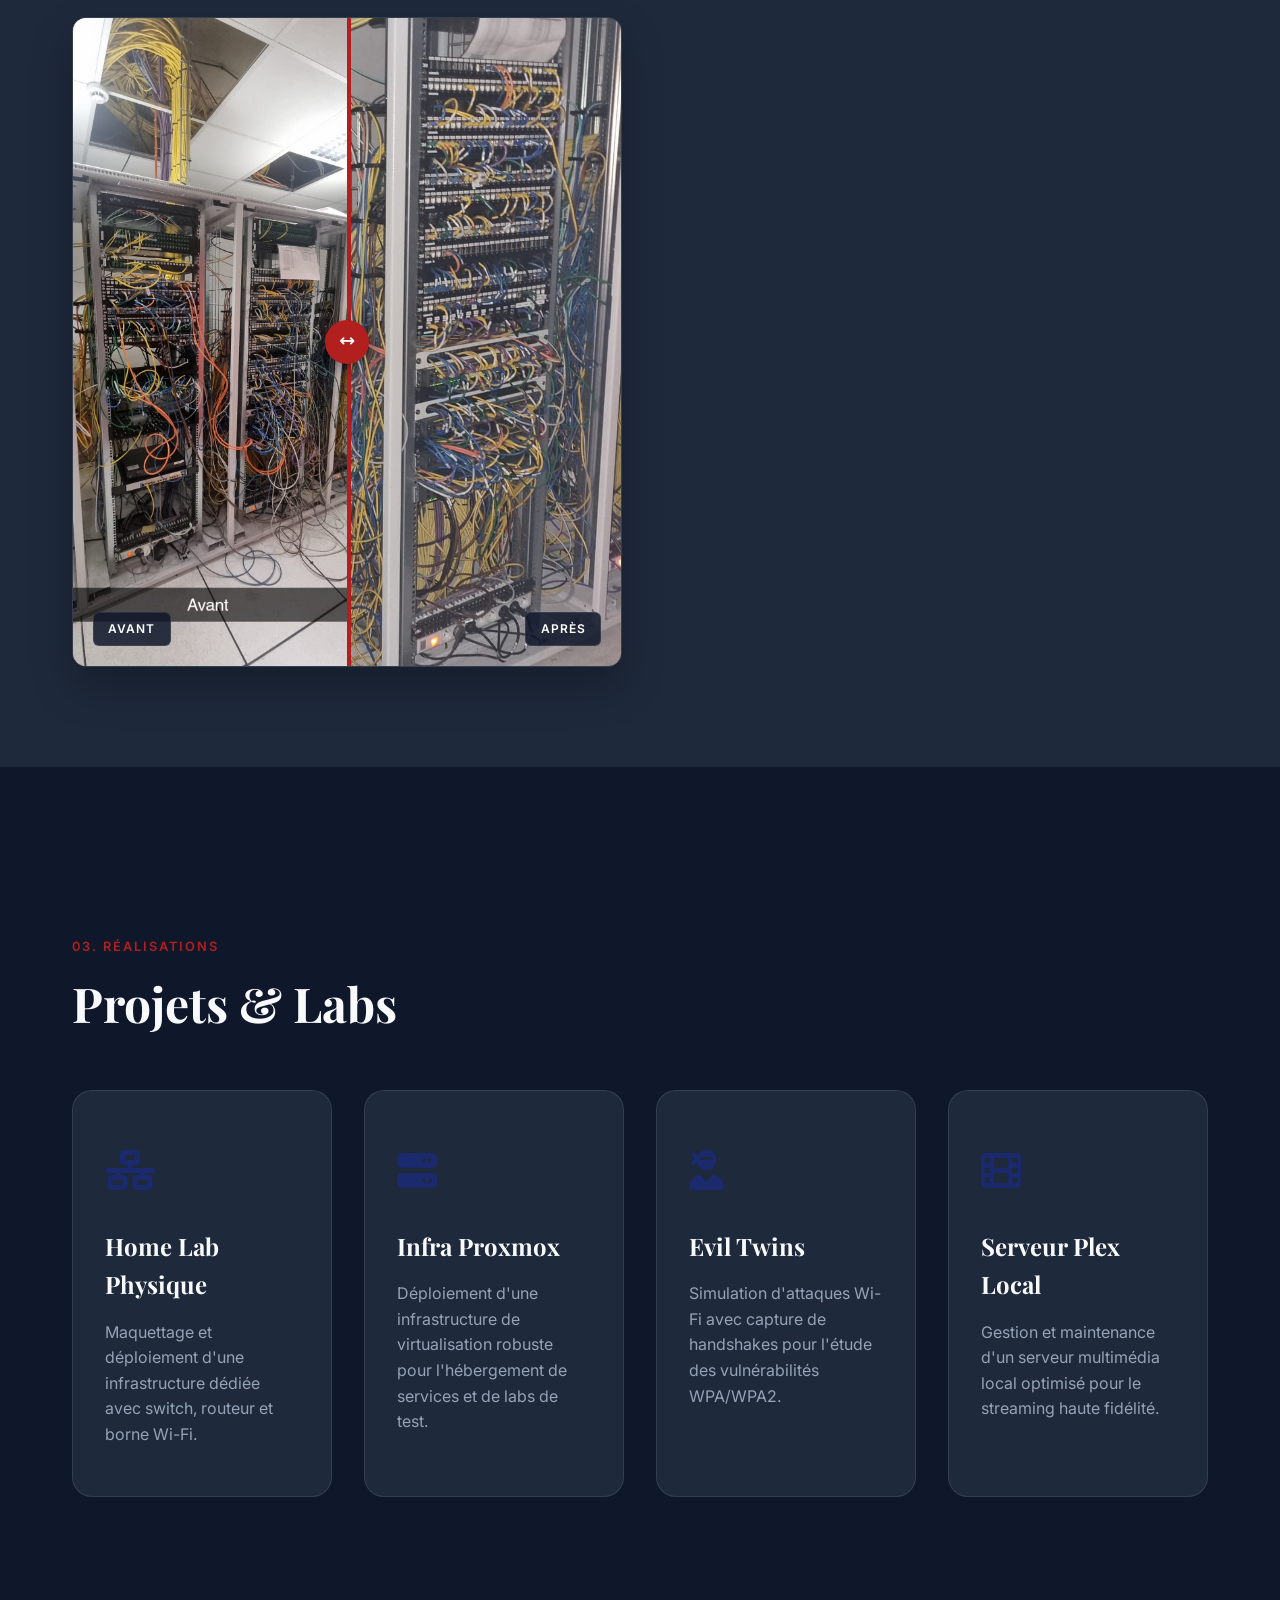
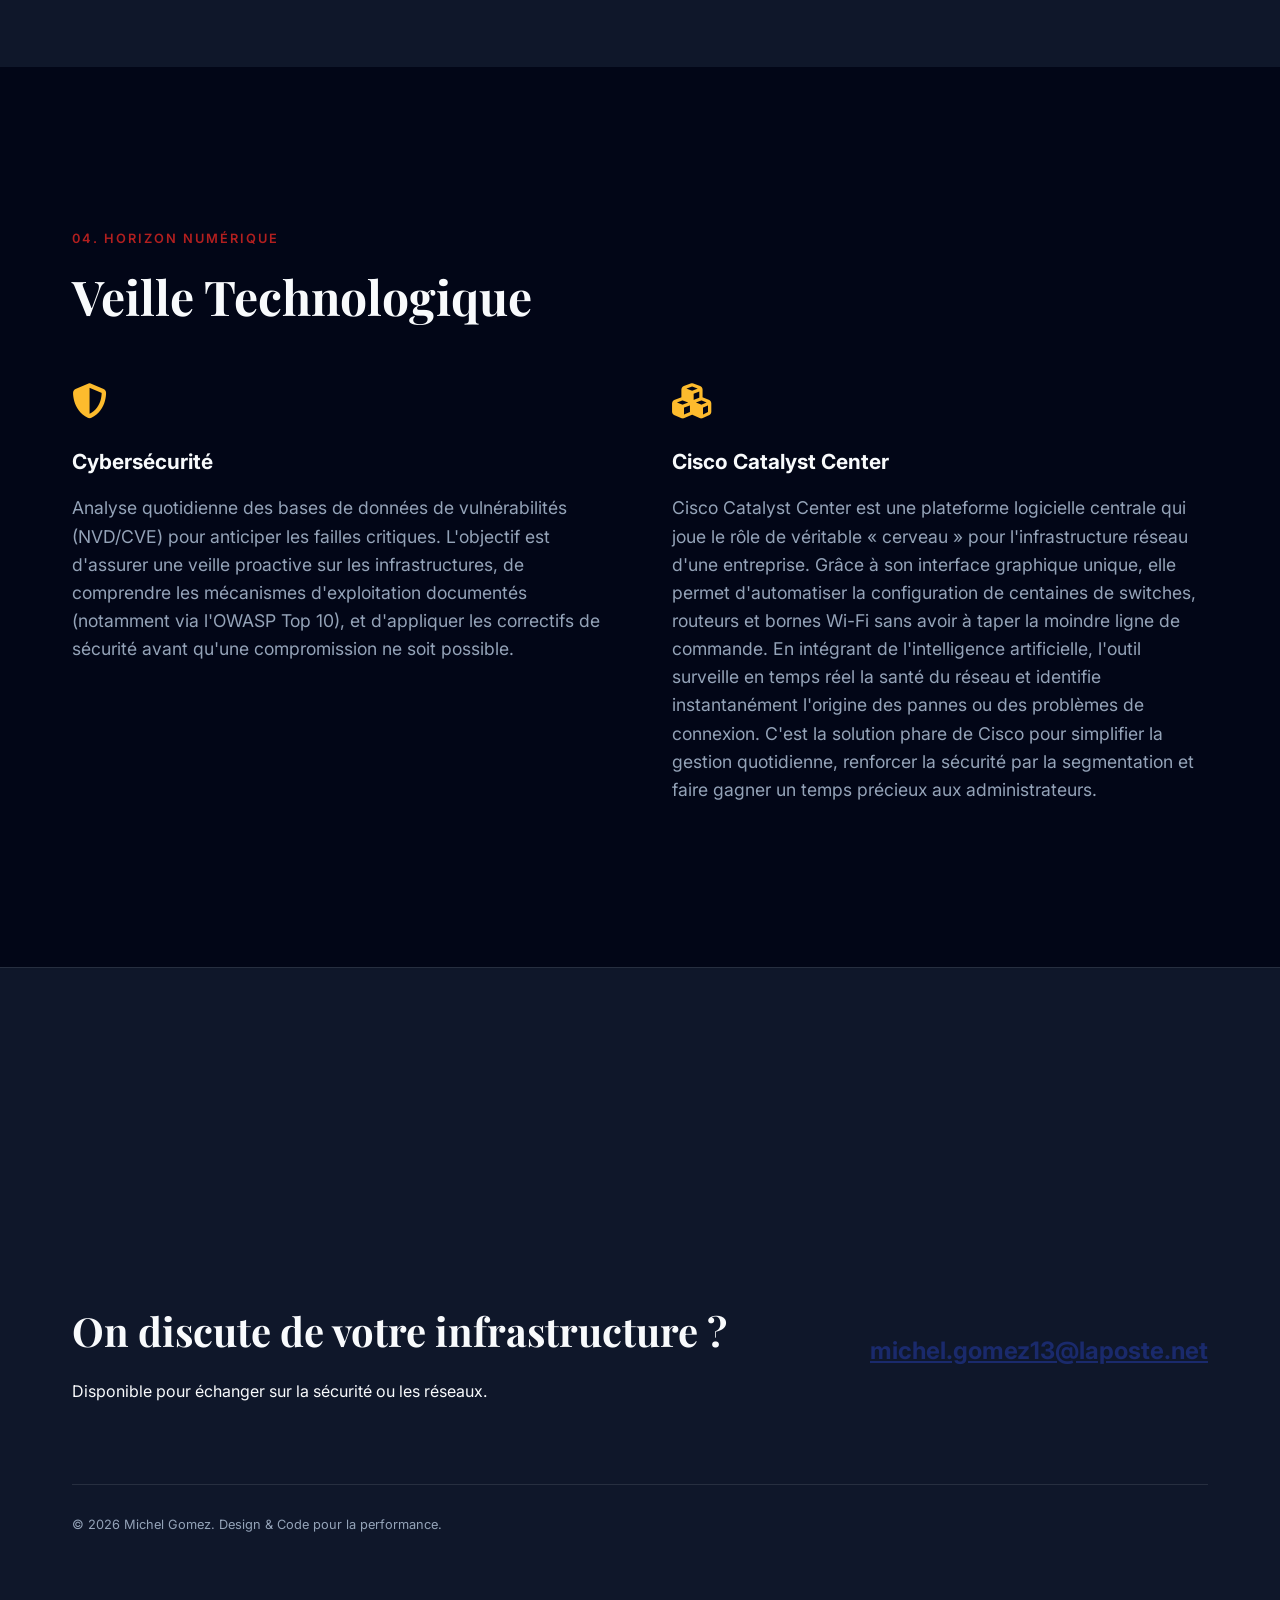
==== commit f0ce0951: "Add files via upload" ====
--- a/index.html
+++ b/index.html
@@ -53,7 +53,7 @@
             <div class="container">
                 <div class="hero-content">
                     <h5 class="reveal">Bienvenue sur mon espace</h5>
-                    <h1 class="reveal-title"><span id="name-first">Michel GOMEZ</span> 
+                    <h1 class="reveal-title"><span id="name-first">Michel</span> <span id="name-last">Gomez</span></h1>
                     <h2 class="reveal">Étudiant BTS SIO Option SISR</h2>
                     <p class="reveal">Architecte Réseaux en devenir & Passionné de Cybersécurité.</p>
                     <div class="hero-btns reveal">
@@ -78,18 +78,16 @@
                         <p>Mon objectif ? Consolider mes acquis de terrain, acquérir un diplôme d'État et me spécialiser dans mon domaine de prédilection : la <strong>Cyber-sécurité</strong>.</p>
                         <p>Je m'entraîne quotidiennement pour devenir <strong>Pen-tester</strong> (testeur d'intrusion), alliant ma connaissance des infrastructures physiques à l'art de la défense numérique.</p>
                     </div>
-                  <div class="stat-box anim-fade">
-    <div class="stat-item">
-        <!-- Ajout de la classe text-white ici -->
-        <span class="stat-num text-white">28</span>
-        <span class="stat-label text-white">Ans</span>
-    </div>
-    <div class="stat-item">
-        <!-- Ajout de la classe text-white ici -->
-        <span class="stat-num text-white">05</span>
-        <span class="stat-label text-white">Ans d'Expérience</span>
-    </div>
-</div>
+                    <div class="stat-box anim-fade">
+                        <div class="stat-item">
+                            <span class="stat-num">28</span>
+                            <span class="stat-label">Ans</span>
+                        </div>
+                        <div class="stat-item">
+                            <span class="stat-num">05</span>
+                            <span class="stat-label">Ans d'Expérience</span>
+                        </div>
+                    </div>
                 </div>
             </div>
         </section>
@@ -229,7 +227,7 @@
                     <p>Disponible pour échanger sur la sécurité ou les réseaux.</p>
                 </div>
                 <div class="footer-links">
-                    <a href="mailto:michel.gomez13@laposte.net" class="mail-btn"><Michel.gomez@m2Sformation.com</a>
+                    <a href="mailto:michel.gomez13@laposte.net" class="mail-btn">michel.gomez13@laposte.net</a>
                 </div>
             </div>
             <div class="footer-bottom">
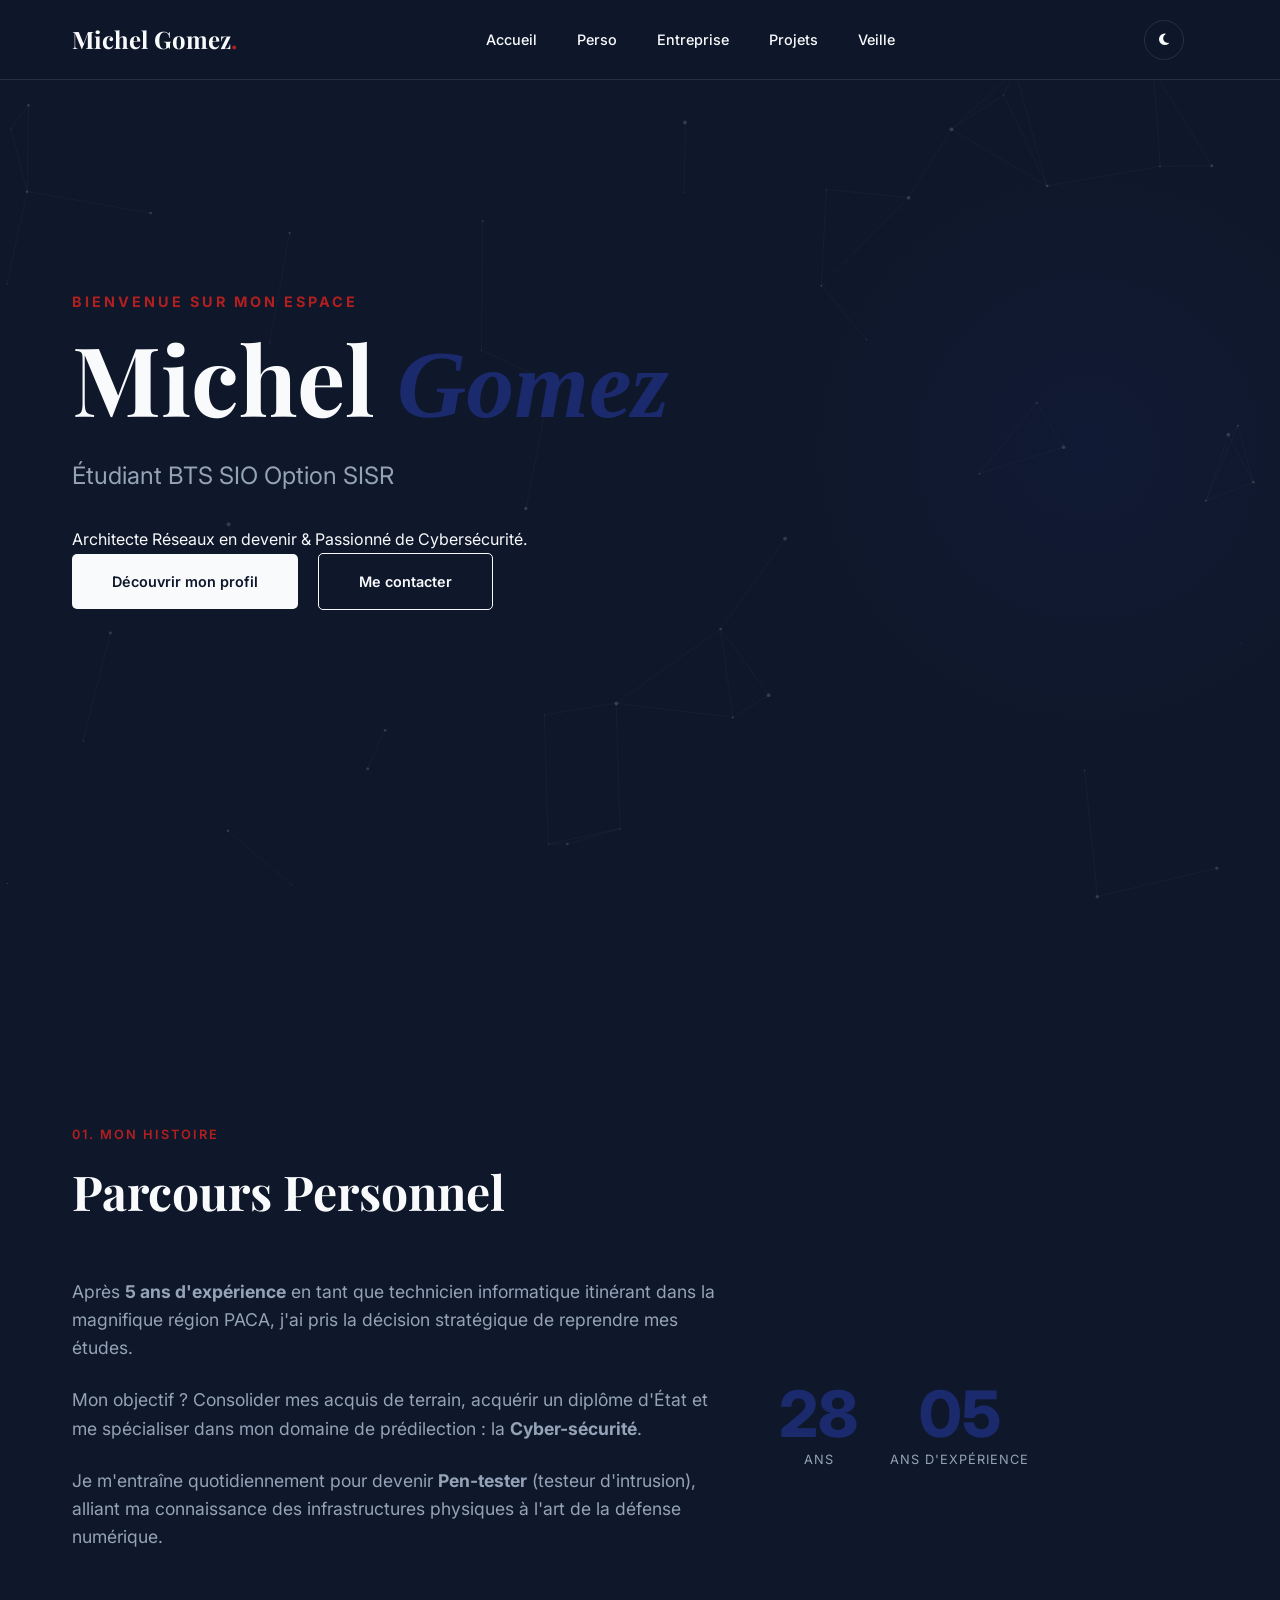
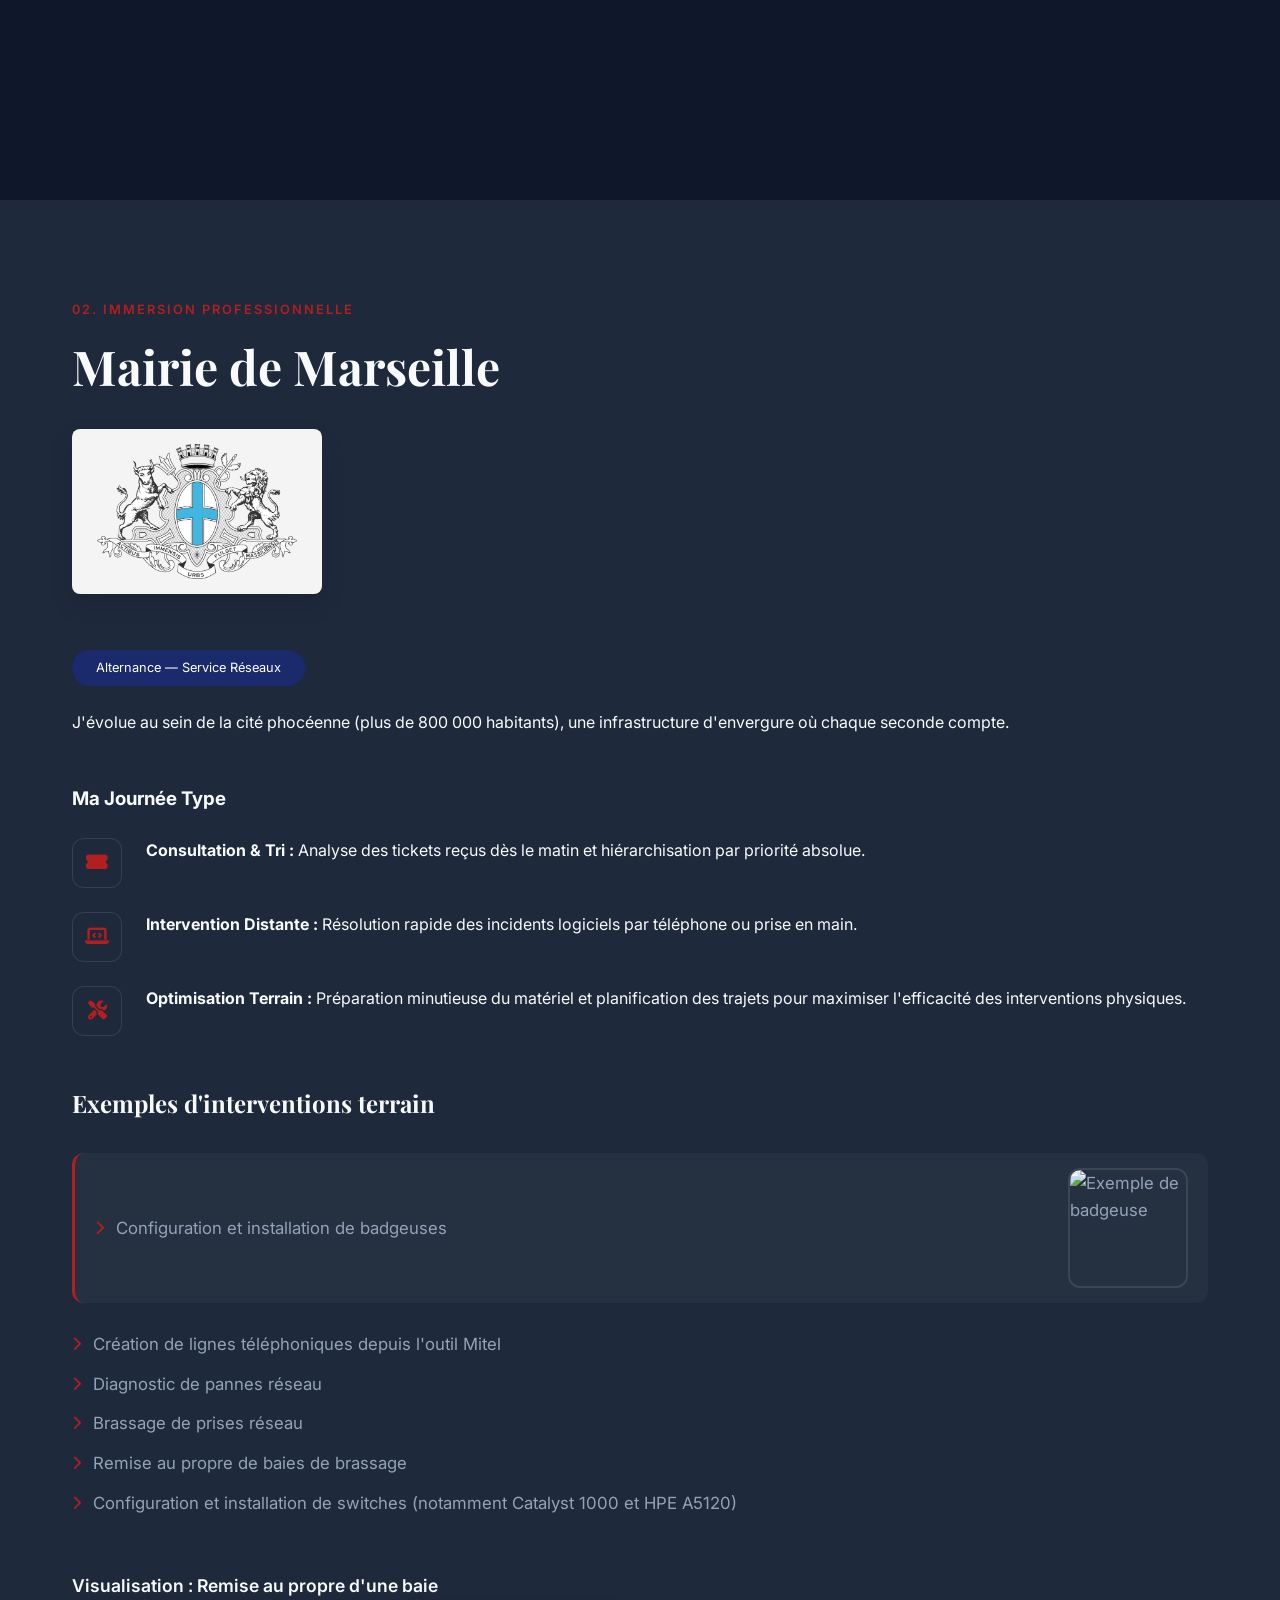
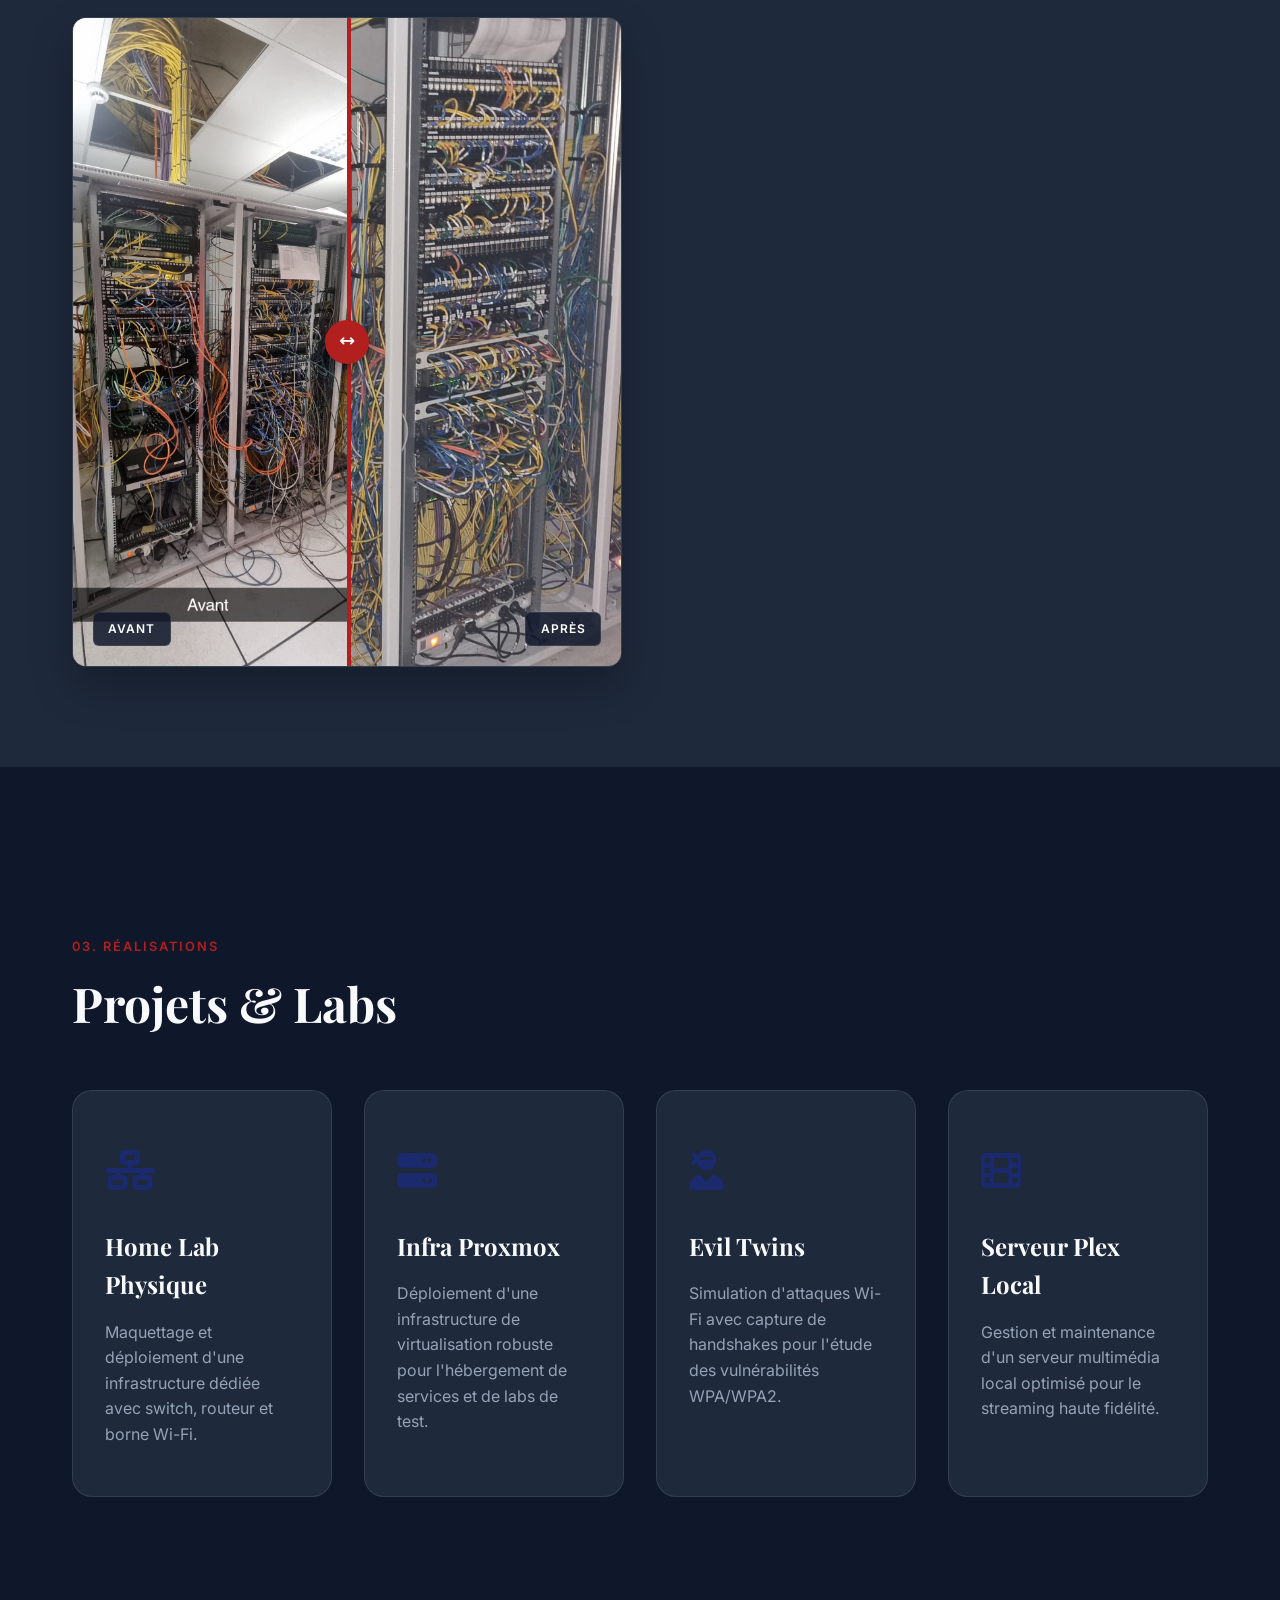
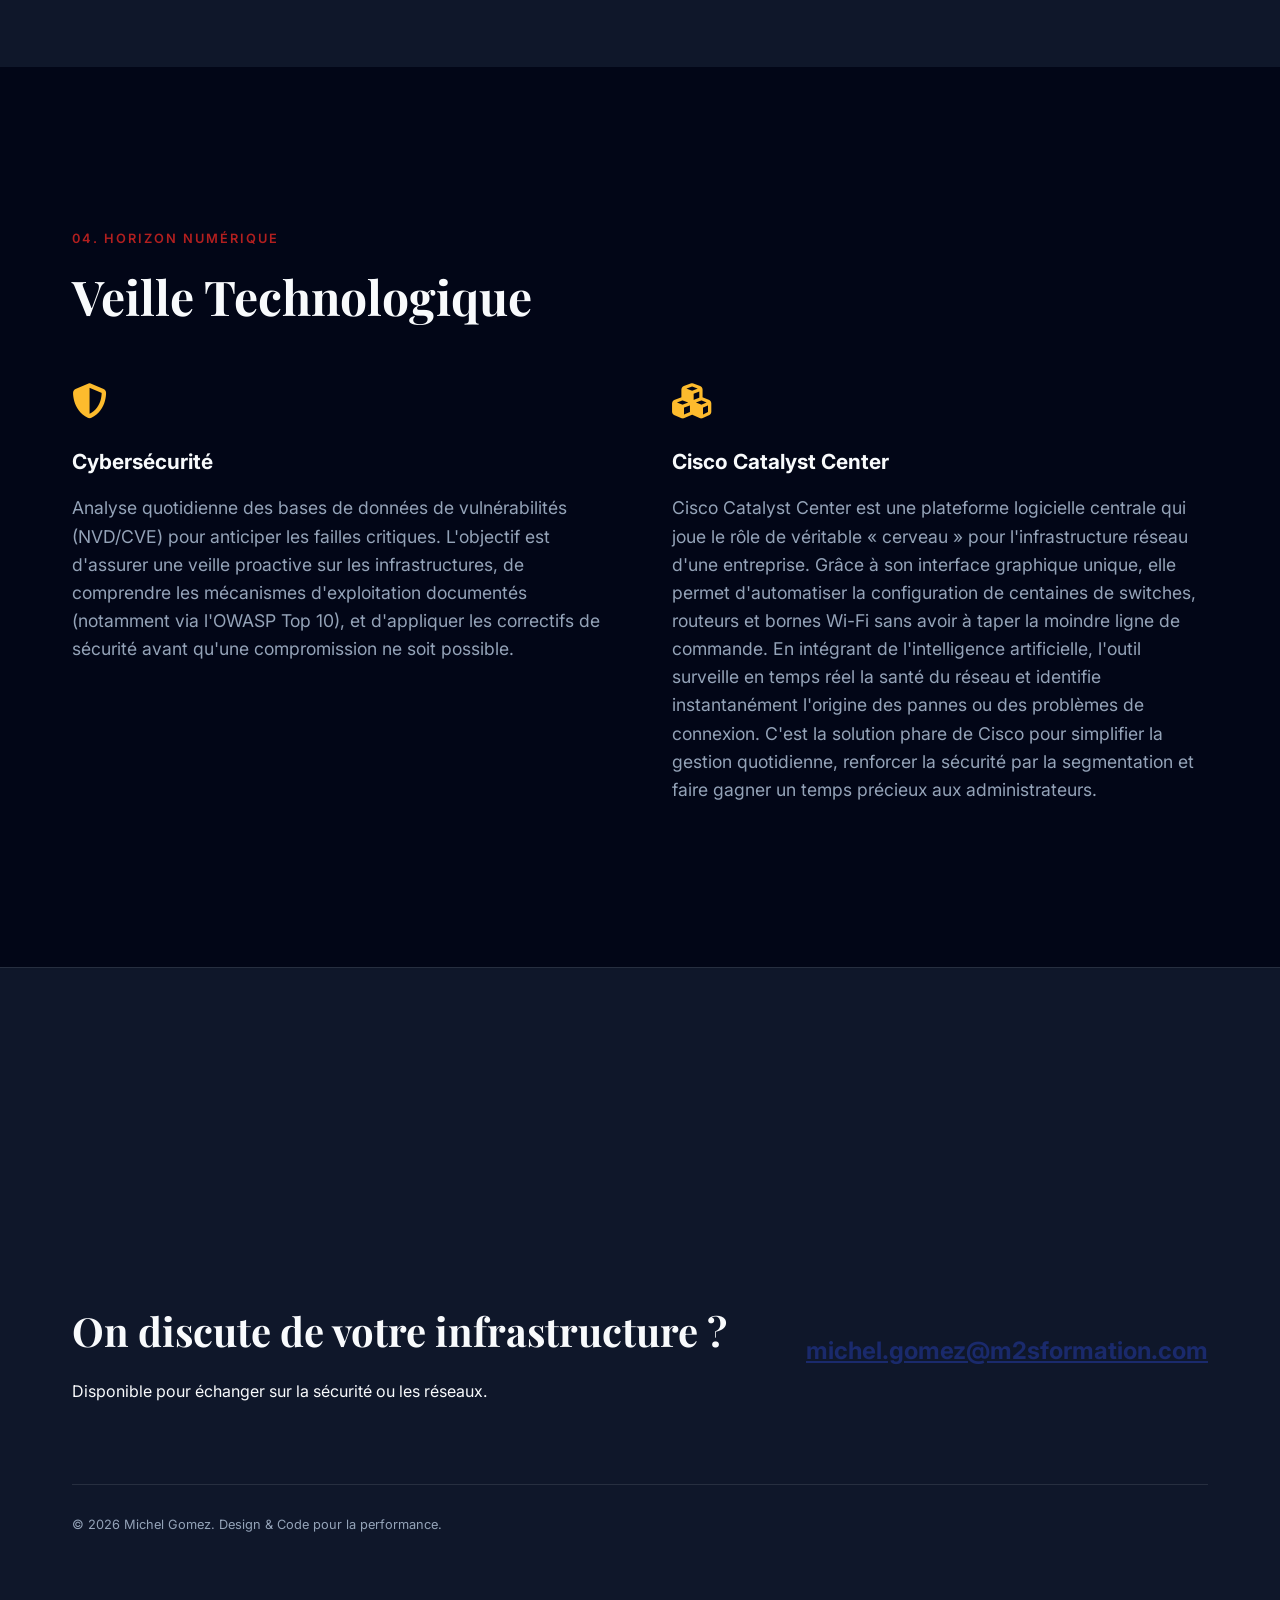
==== commit 37614011: "Update index.html" ====
--- a/index.html
+++ b/index.html
@@ -227,7 +227,7 @@
                     <p>Disponible pour échanger sur la sécurité ou les réseaux.</p>
                 </div>
                 <div class="footer-links">
-                    <a href="mailto:michel.gomez13@laposte.net" class="mail-btn">michel.gomez13@laposte.net</a>
+                    <a href="mailto:michel.gomez@m2sformation.com" class="mail-btn">michel.gomez@m2sformation.com</a>
                 </div>
             </div>
             <div class="footer-bottom">
--- a/style.css
+++ b/style.css
@@ -148,7 +148,7 @@
 .text-block p { font-size: 1.1rem; margin-bottom: 1.5rem; color: var(--text-muted); }
 .stat-box { display: flex; gap: 2rem; }
 .stat-item { text-align: center; }
-.stat-num { display: block; font-size: 4rem; font-weight: 800; color: #ffffff; line-height: 1; }
+.stat-num { display: block; font-size: 4rem; font-weight: 800; color: var(--primary); line-height: 1; }
 .stat-label { font-size: 0.8rem; text-transform: uppercase; letter-spacing: 1px; color: var(--text-muted); }
 
 /* Routine Type Info */
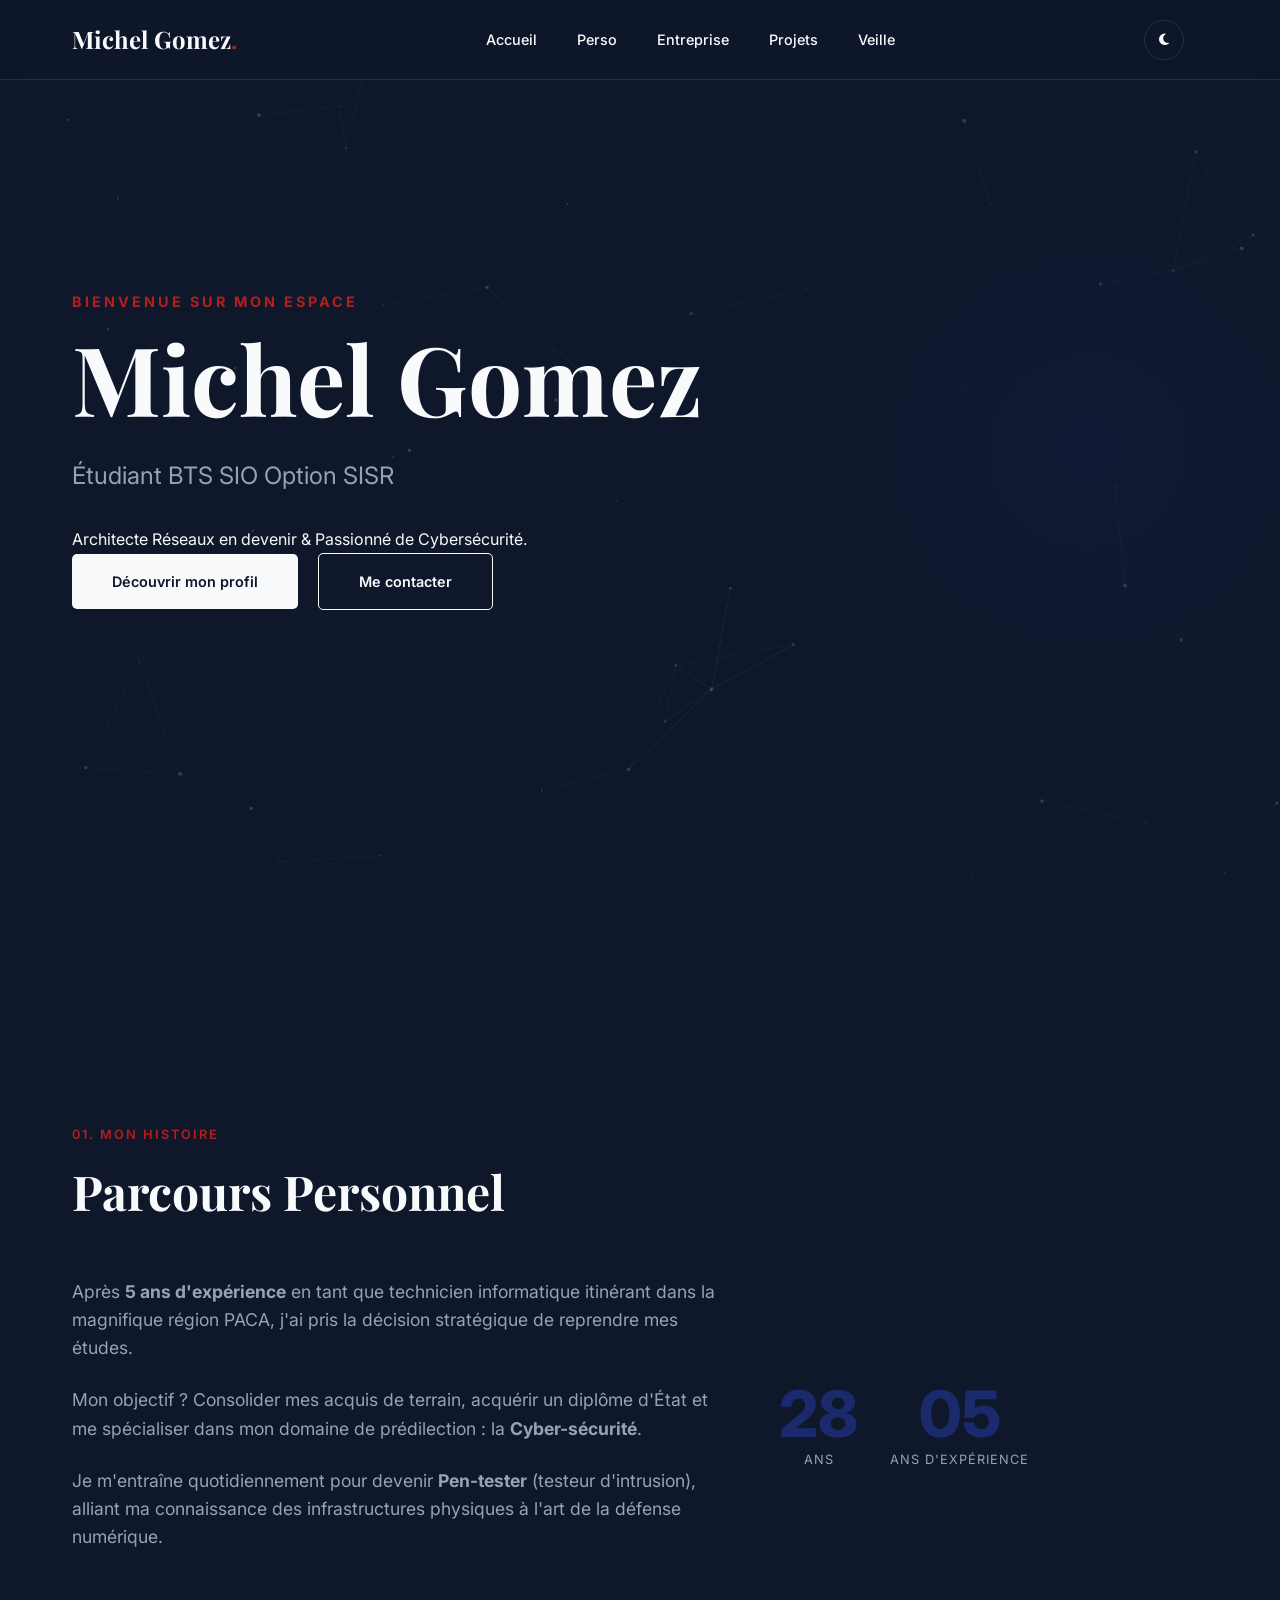
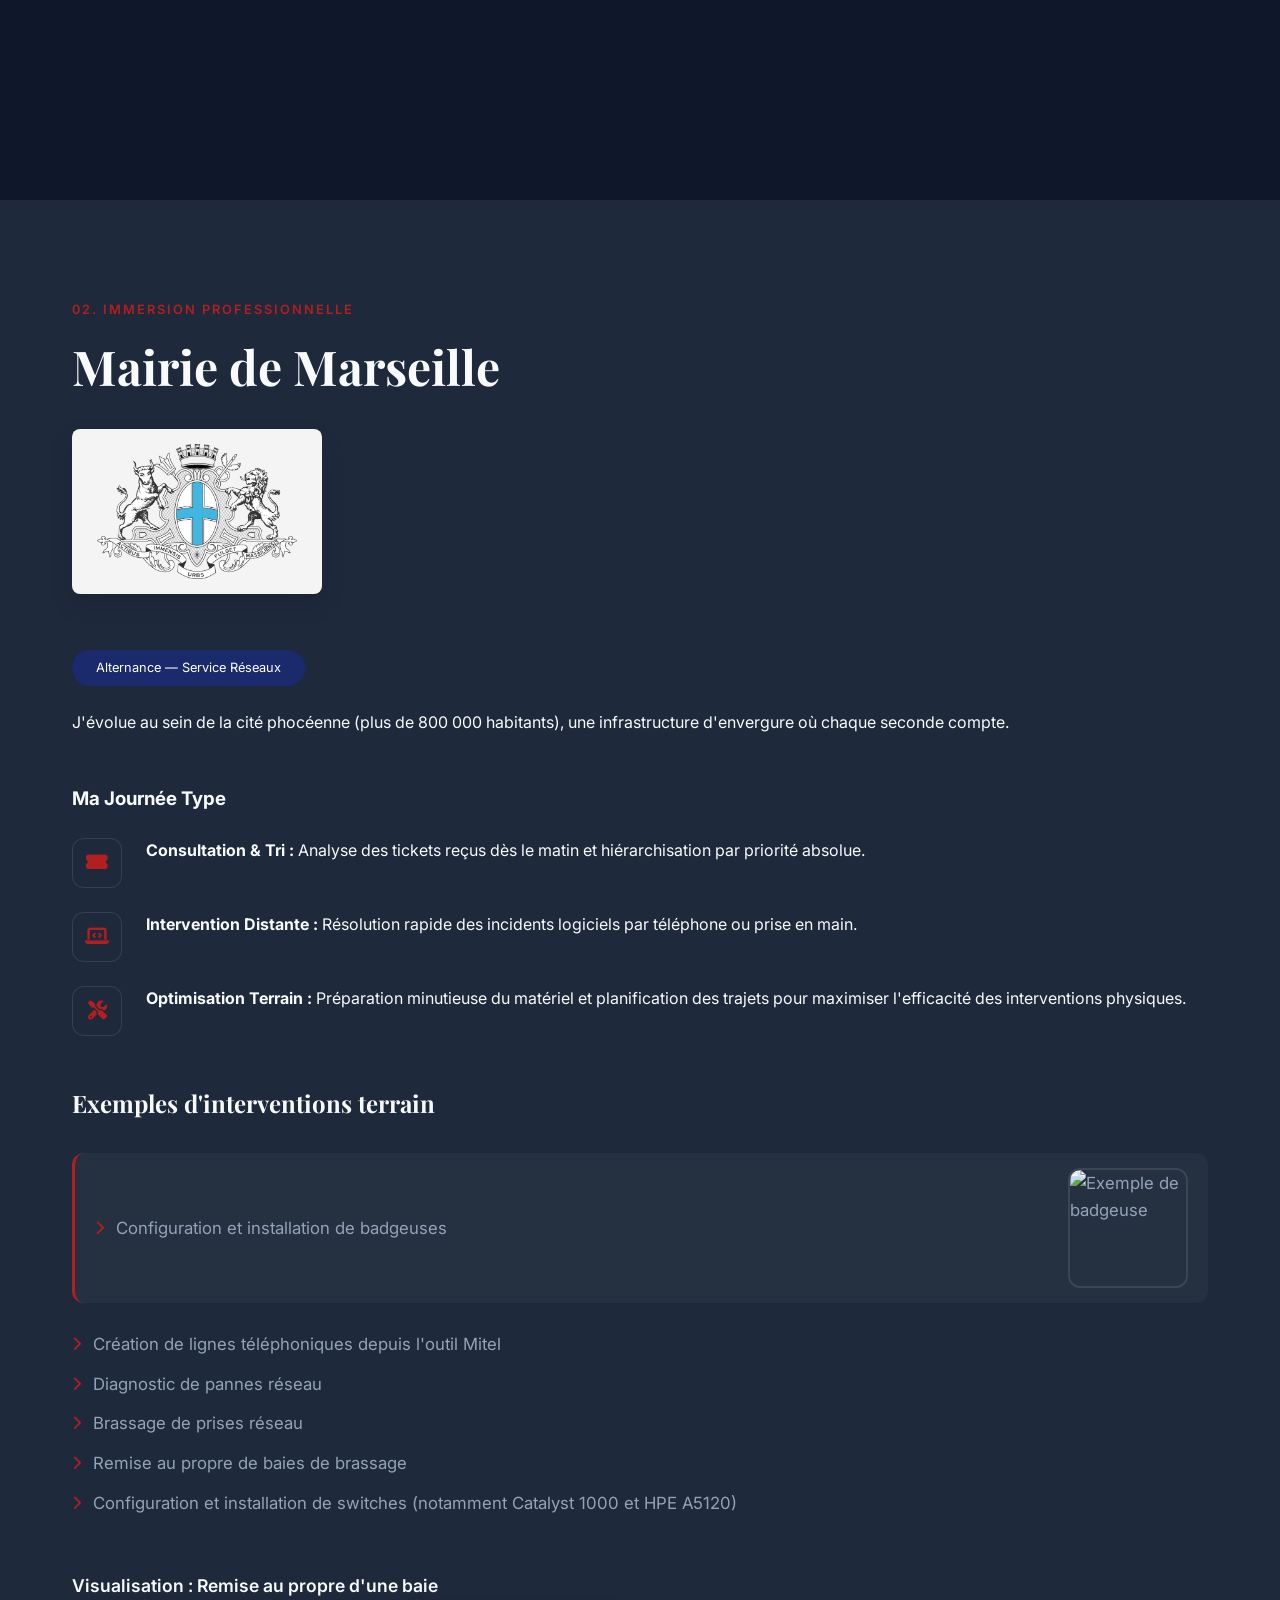
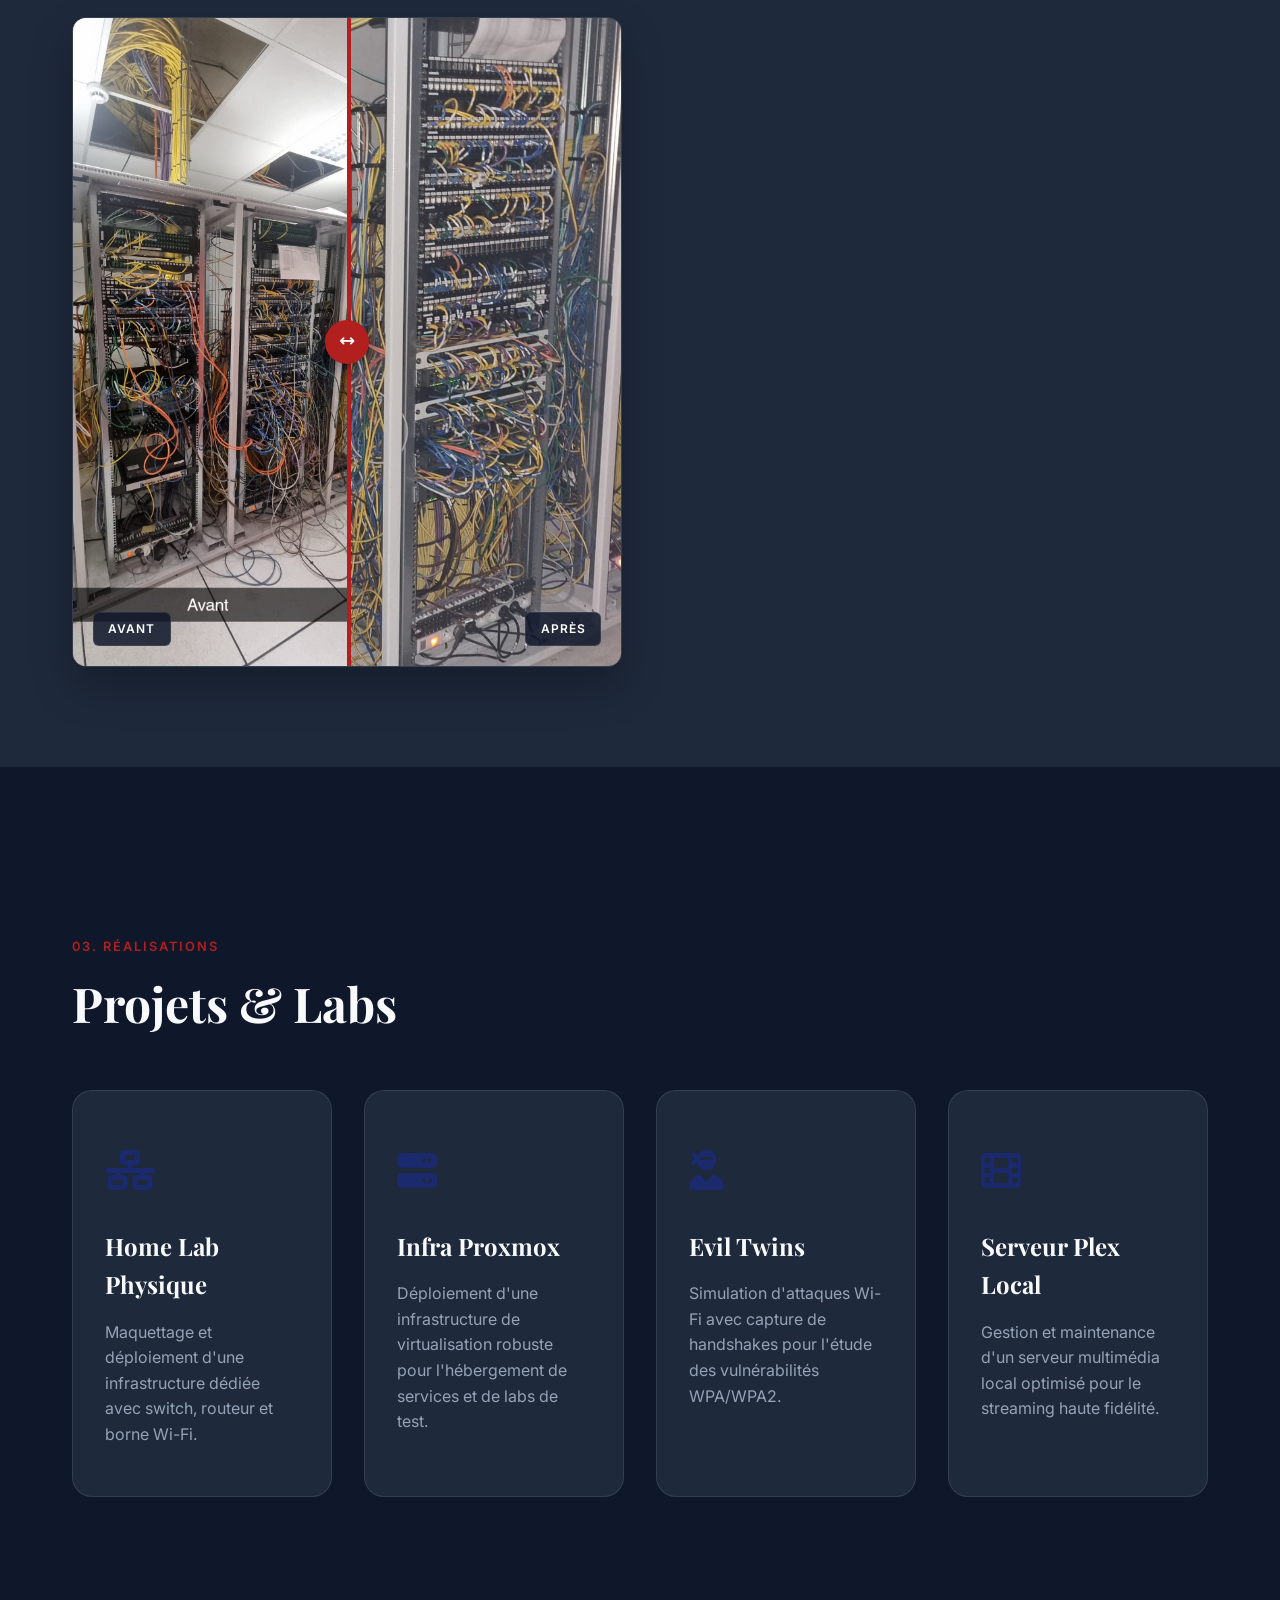
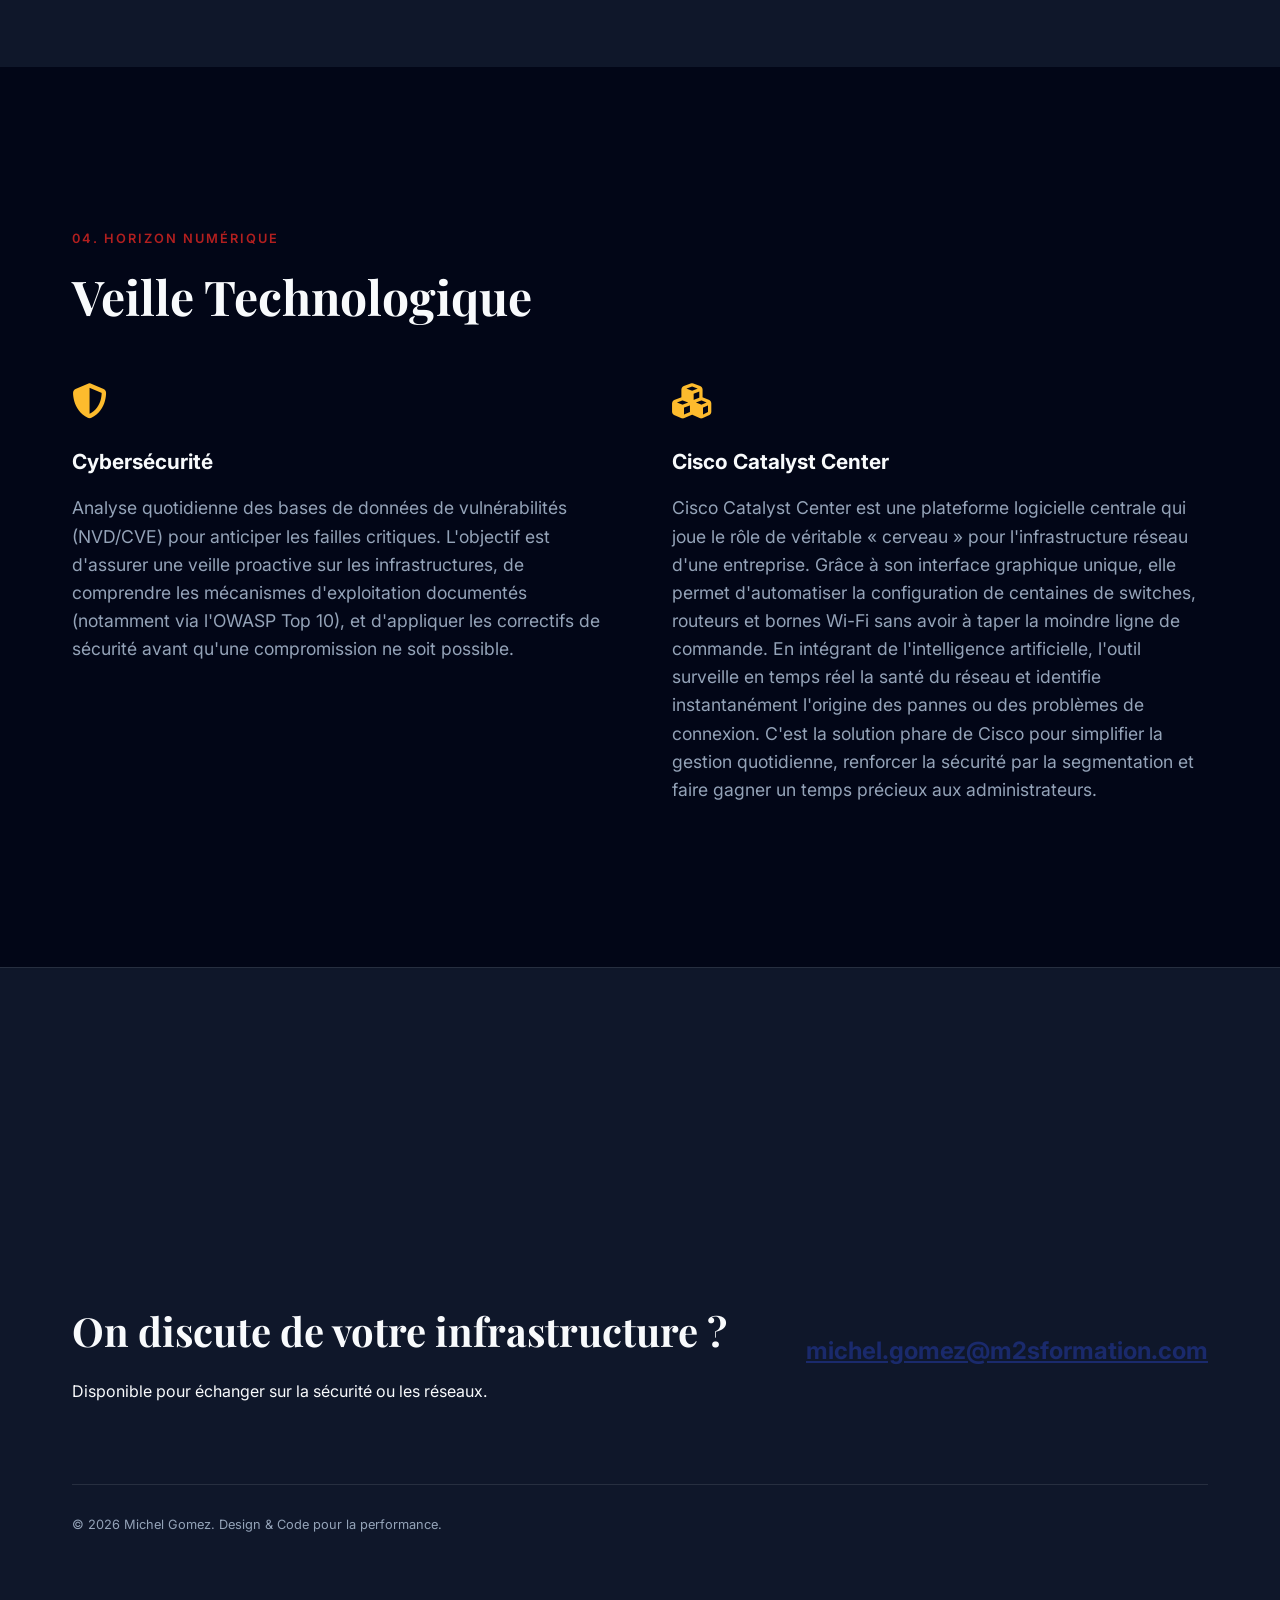
==== commit 0dd76140: "Update index.html" ====
--- a/index.html
+++ b/index.html
@@ -53,7 +53,7 @@
             <div class="container">
                 <div class="hero-content">
                     <h5 class="reveal">Bienvenue sur mon espace</h5>
-                    <h1 class="reveal-title"><span id="name-first">Michel</span> <span id="name-last">Gomez</span></h1>
+                    <h1 class="reveal-title"><span id="name-first">Michel Gomez</span> <span id="name-last"></span></h1>
                     <h2 class="reveal">Étudiant BTS SIO Option SISR</h2>
                     <p class="reveal">Architecte Réseaux en devenir & Passionné de Cybersécurité.</p>
                     <div class="hero-btns reveal">
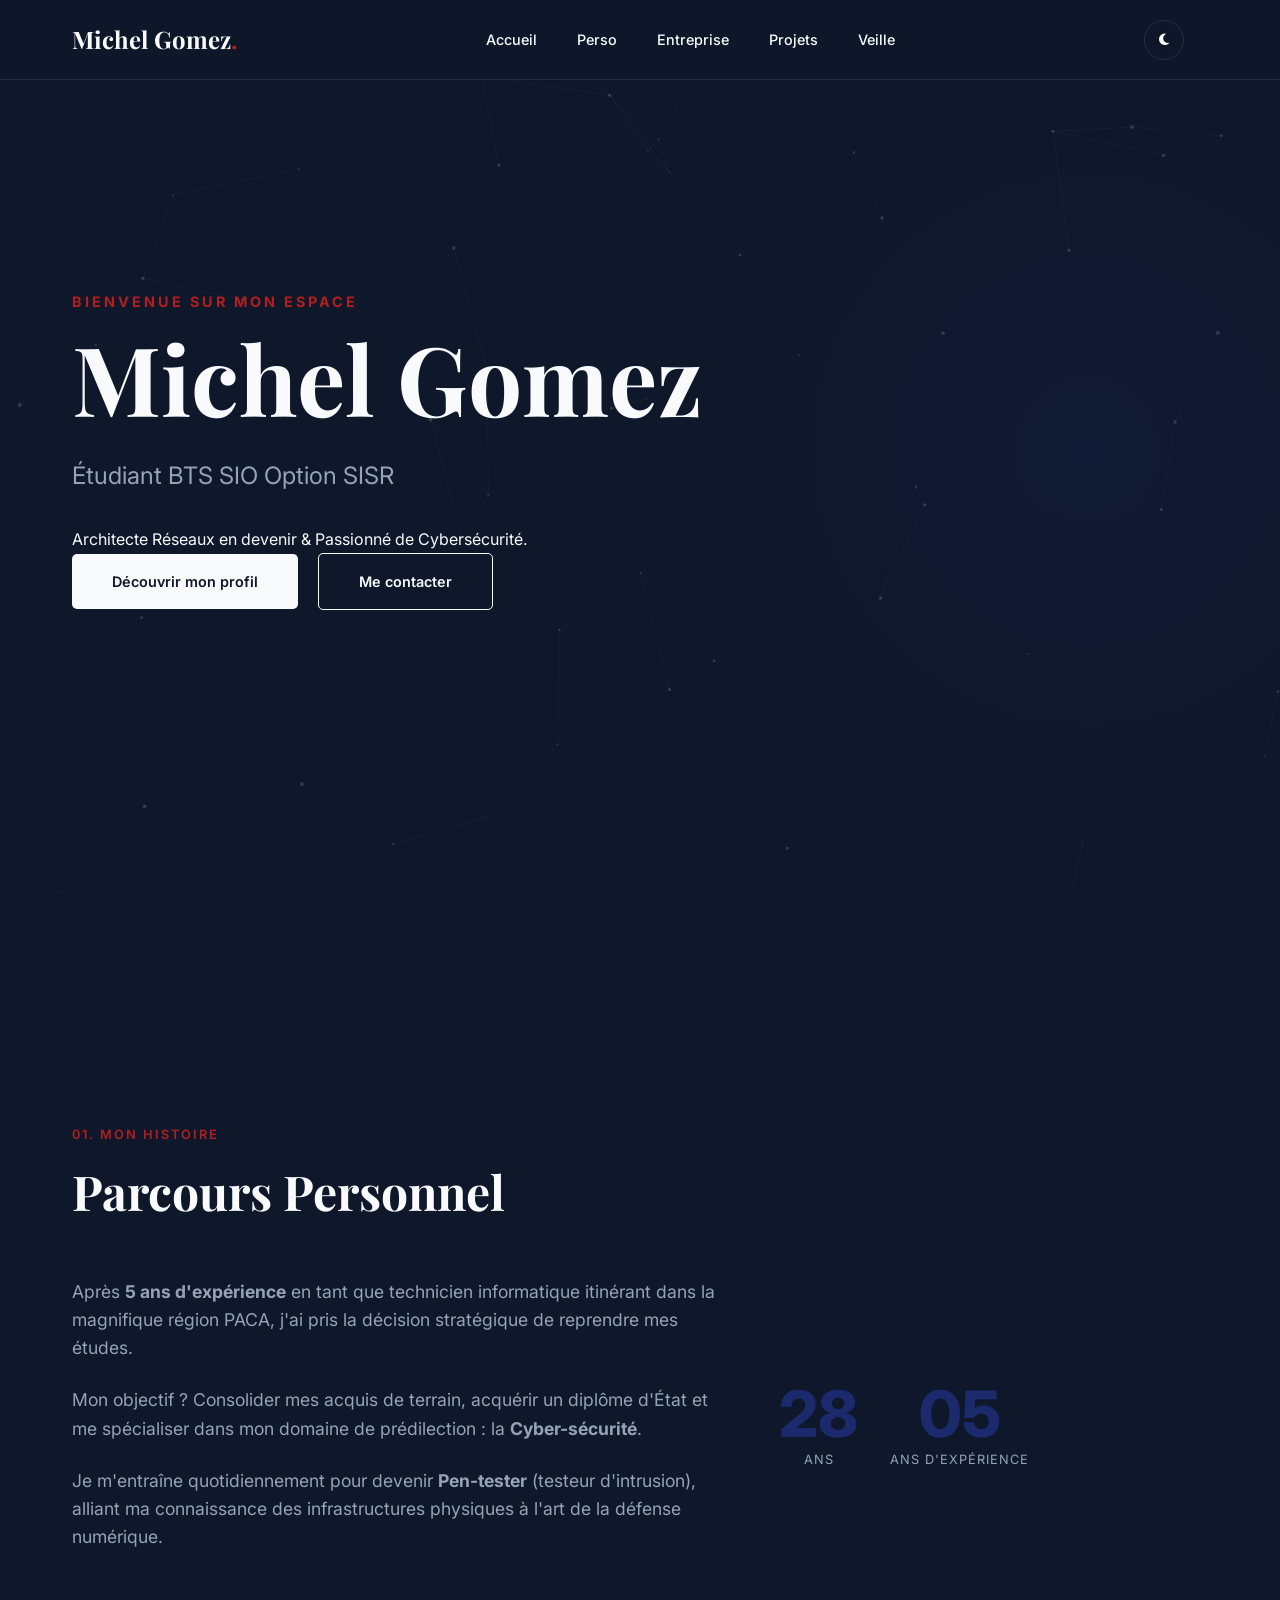
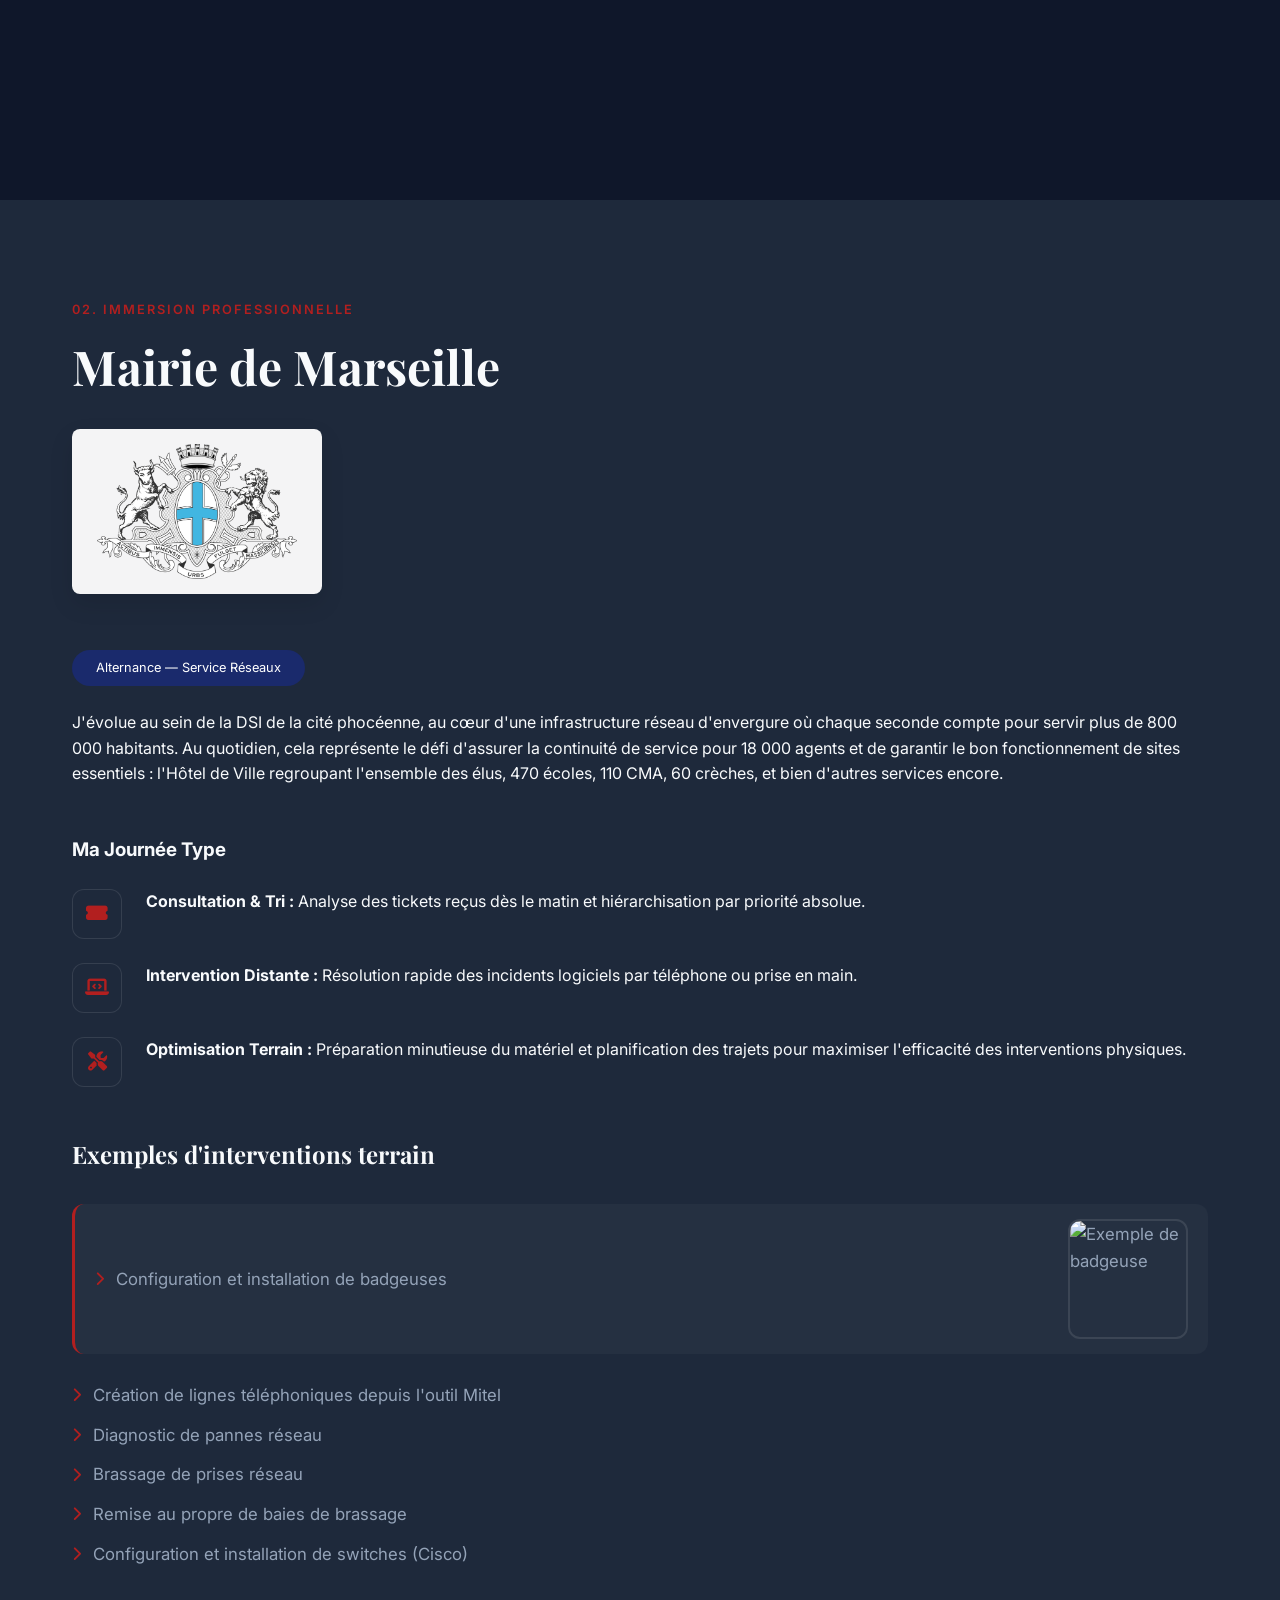
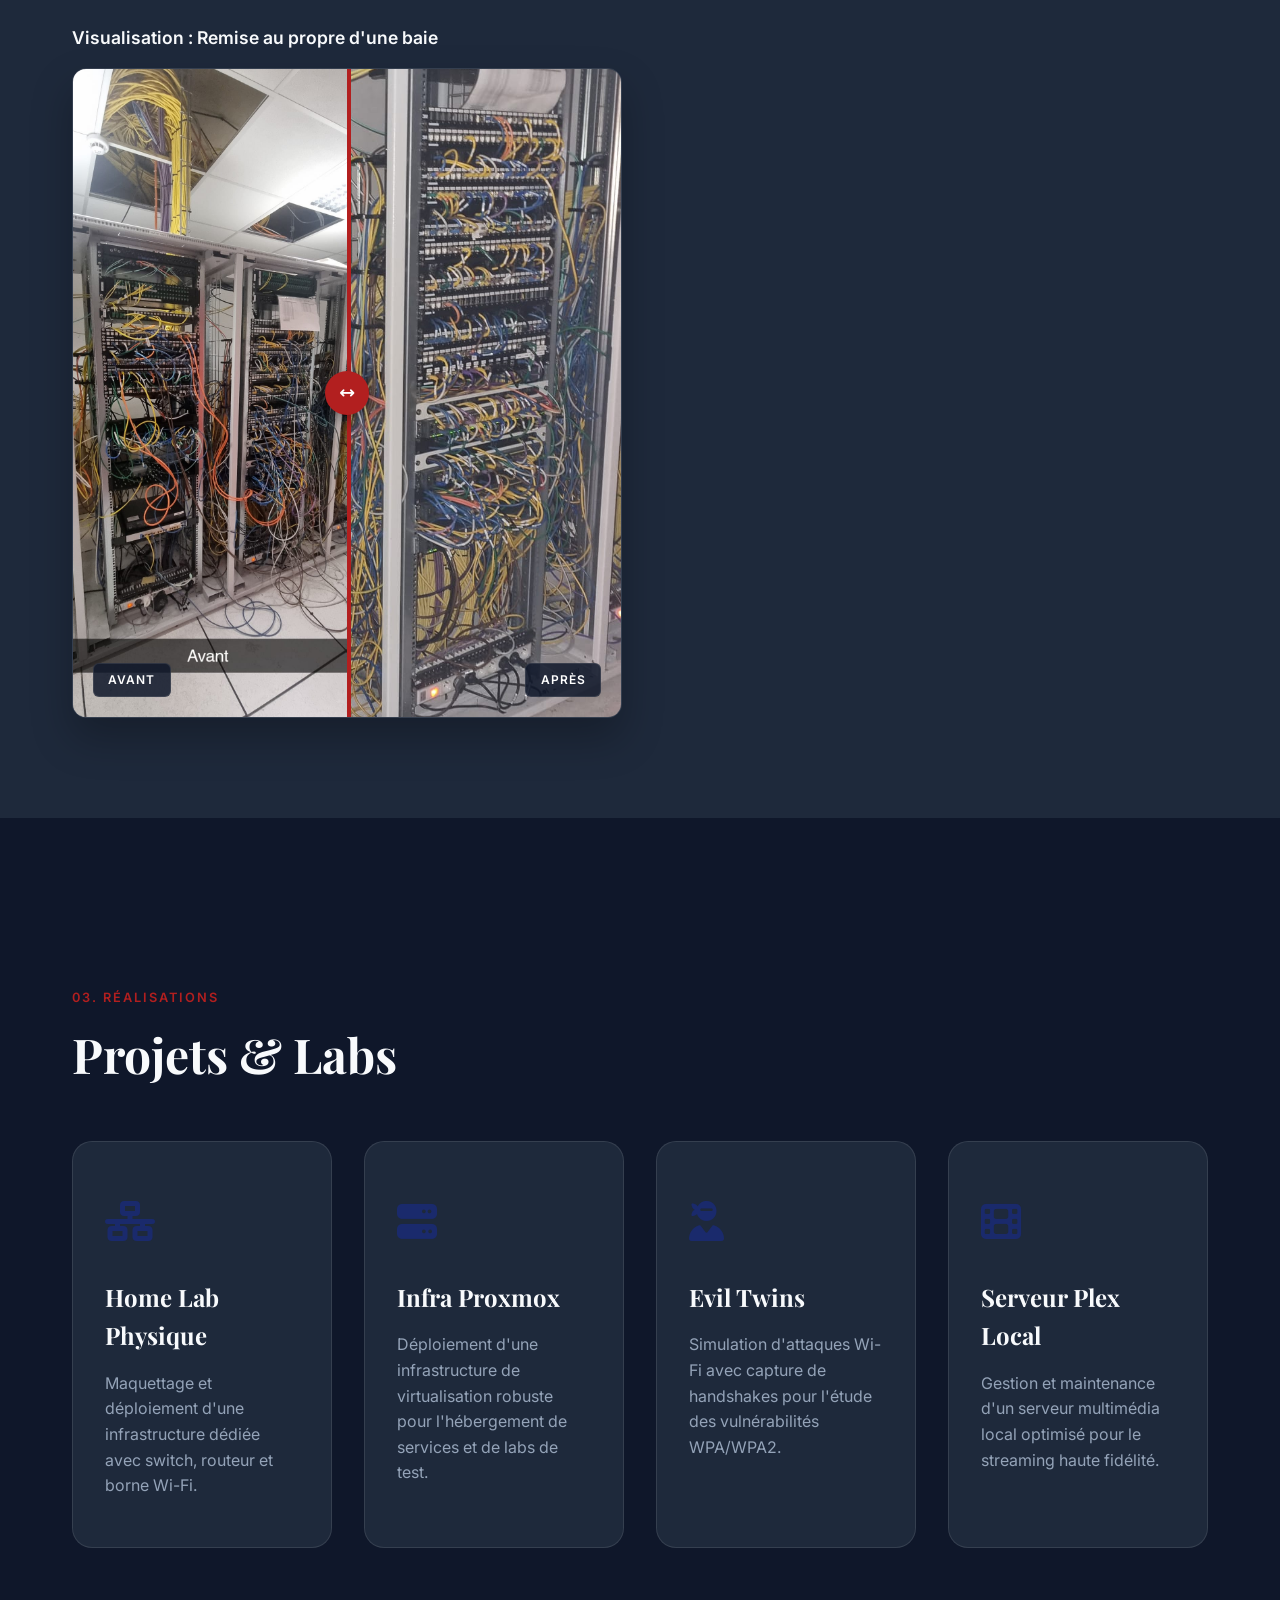
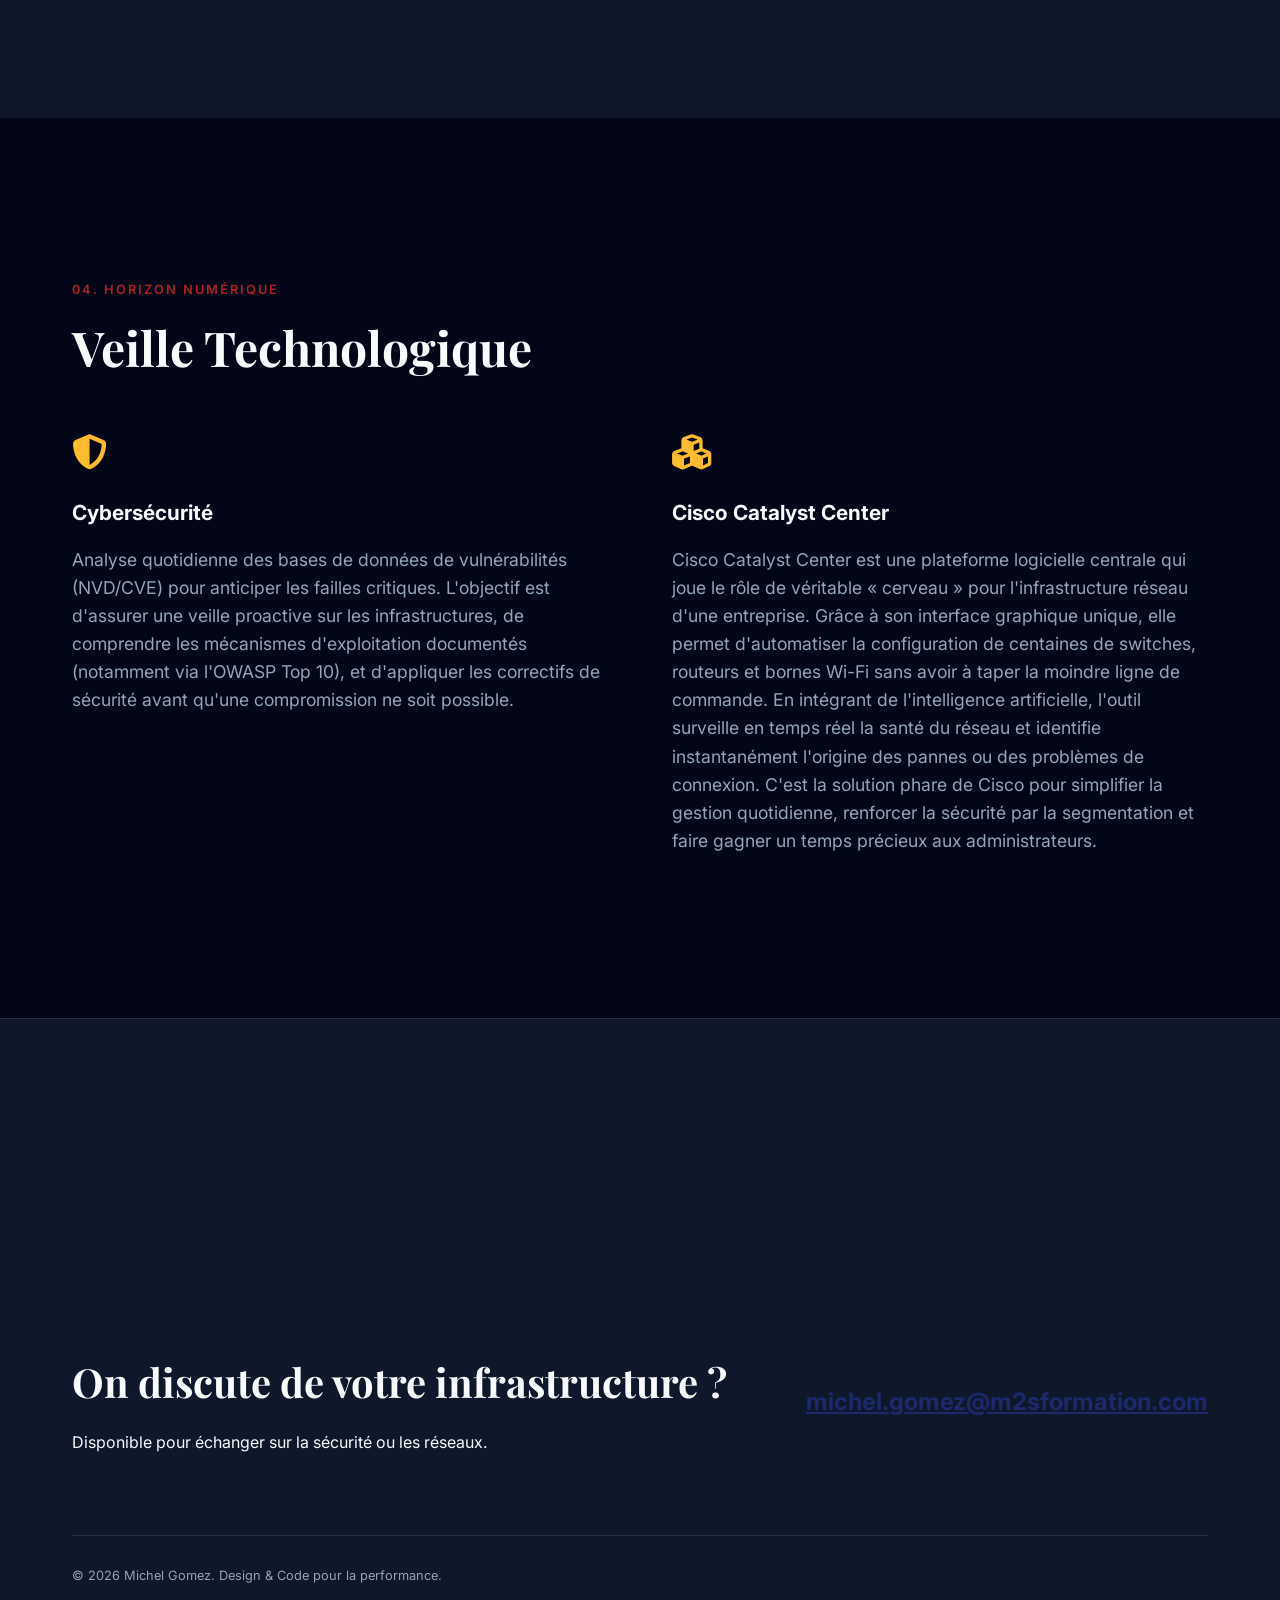
==== commit 7883734d: "Update index.html" ====
--- a/index.html
+++ b/index.html
@@ -103,7 +103,7 @@
                 <div class="work-container">
                     <div class="work-info anim-fade">
                         <div class="work-badge">Alternance — Service Réseaux</div>
-                        <p>J'évolue au sein de la cité phocéenne (plus de 800 000 habitants), une infrastructure d'envergure où chaque seconde compte.</p>
+                        <p>J'évolue au sein de la DSI de la cité phocéenne, au cœur d'une infrastructure réseau d'envergure où chaque seconde compte pour servir plus de 800 000 habitants. Au quotidien, cela représente le défi d'assurer la continuité de service pour 18 000 agents et de garantir le bon fonctionnement de sites essentiels : l'Hôtel de Ville regroupant l'ensemble des élus, 470 écoles, 110 CMA, 60 crèches, et bien d'autres services encore.</p>
                         
                         <div class="daily-routine">
                             <h3>Ma Journée Type</h3>
@@ -139,7 +139,7 @@
                                 <li><i class="fas fa-chevron-right"></i> Diagnostic de pannes réseau</li>
                                 <li><i class="fas fa-chevron-right"></i> Brassage de prises réseau</li>
                                 <li><i class="fas fa-chevron-right"></i> Remise au propre de baies de brassage</li>
-                                <li><i class="fas fa-chevron-right"></i> Configuration et installation de switches (notamment Catalyst 1000 et HPE A5120)</li>
+                                <li><i class="fas fa-chevron-right"></i> Configuration et installation de switches (Cisco)</li>
                             </ul>
 
                             <!-- Module Dynamique Avant/Après pour la Baie de Brassage -->
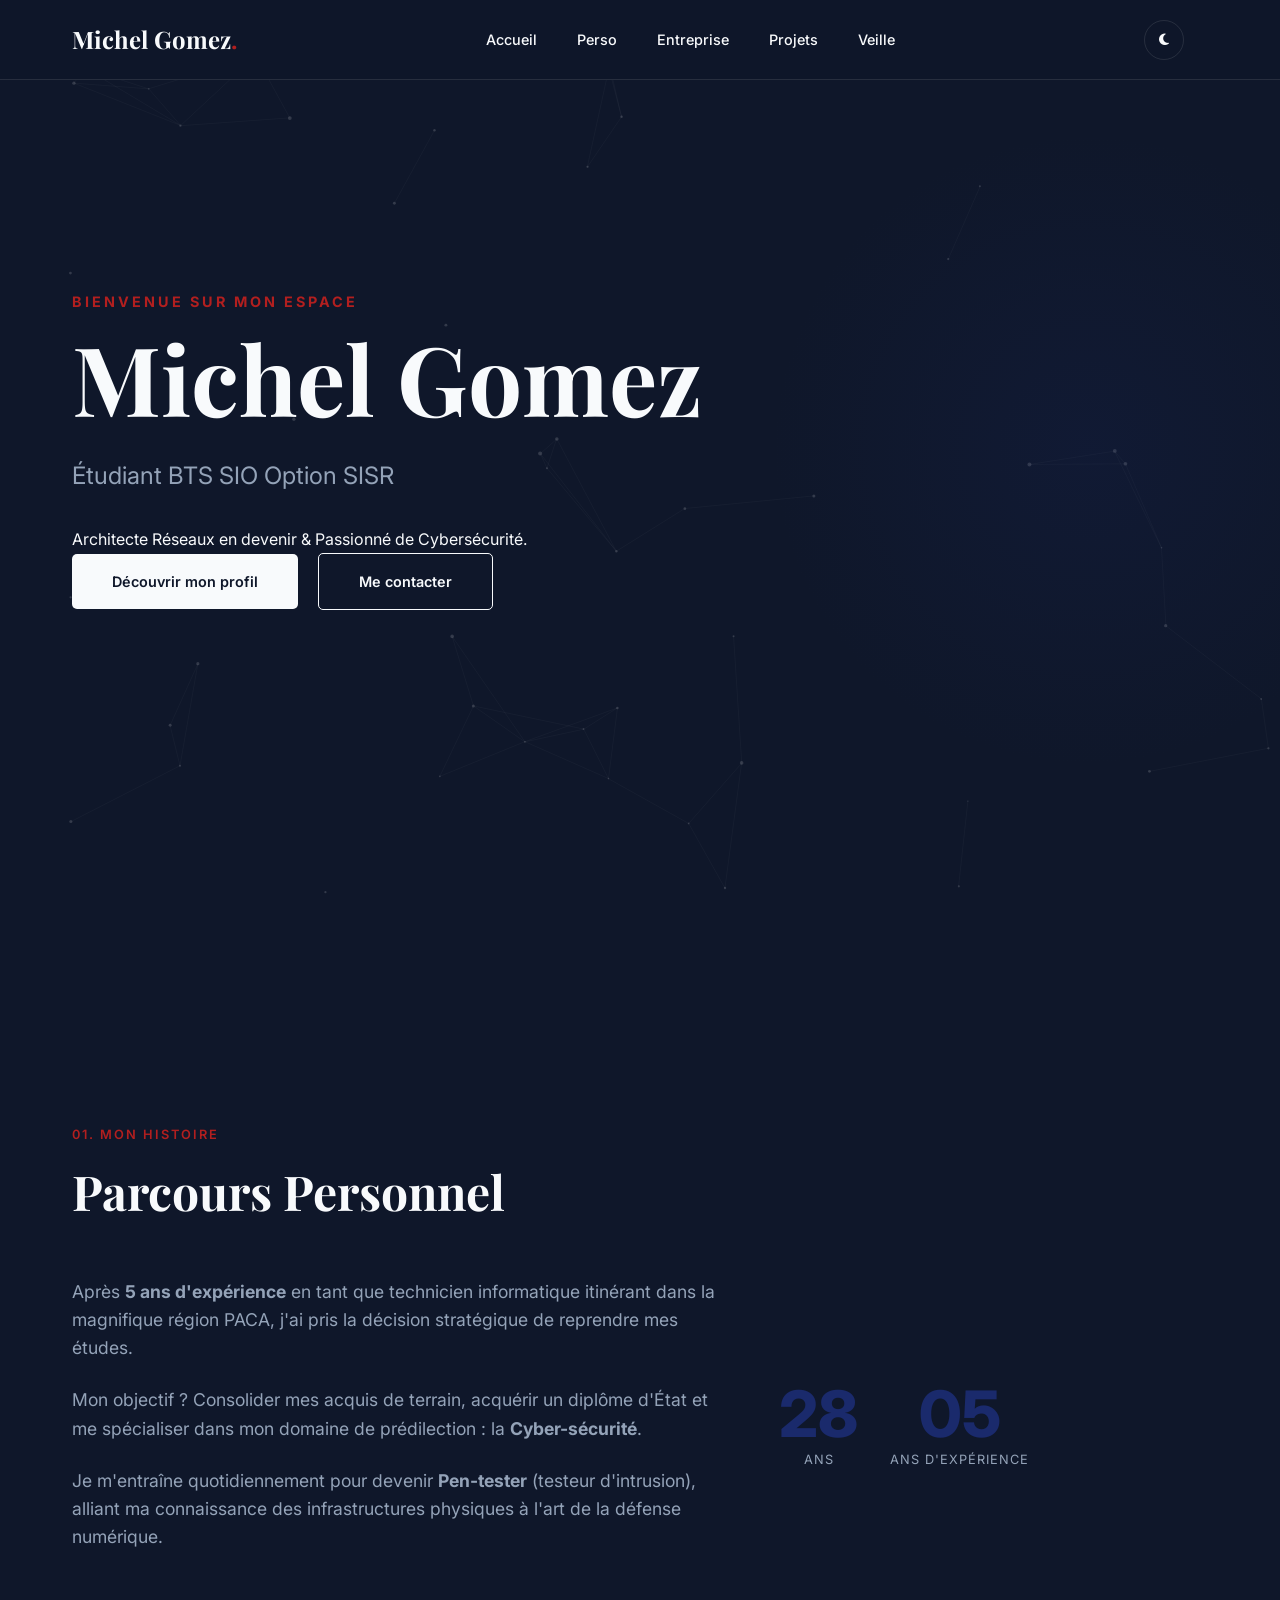
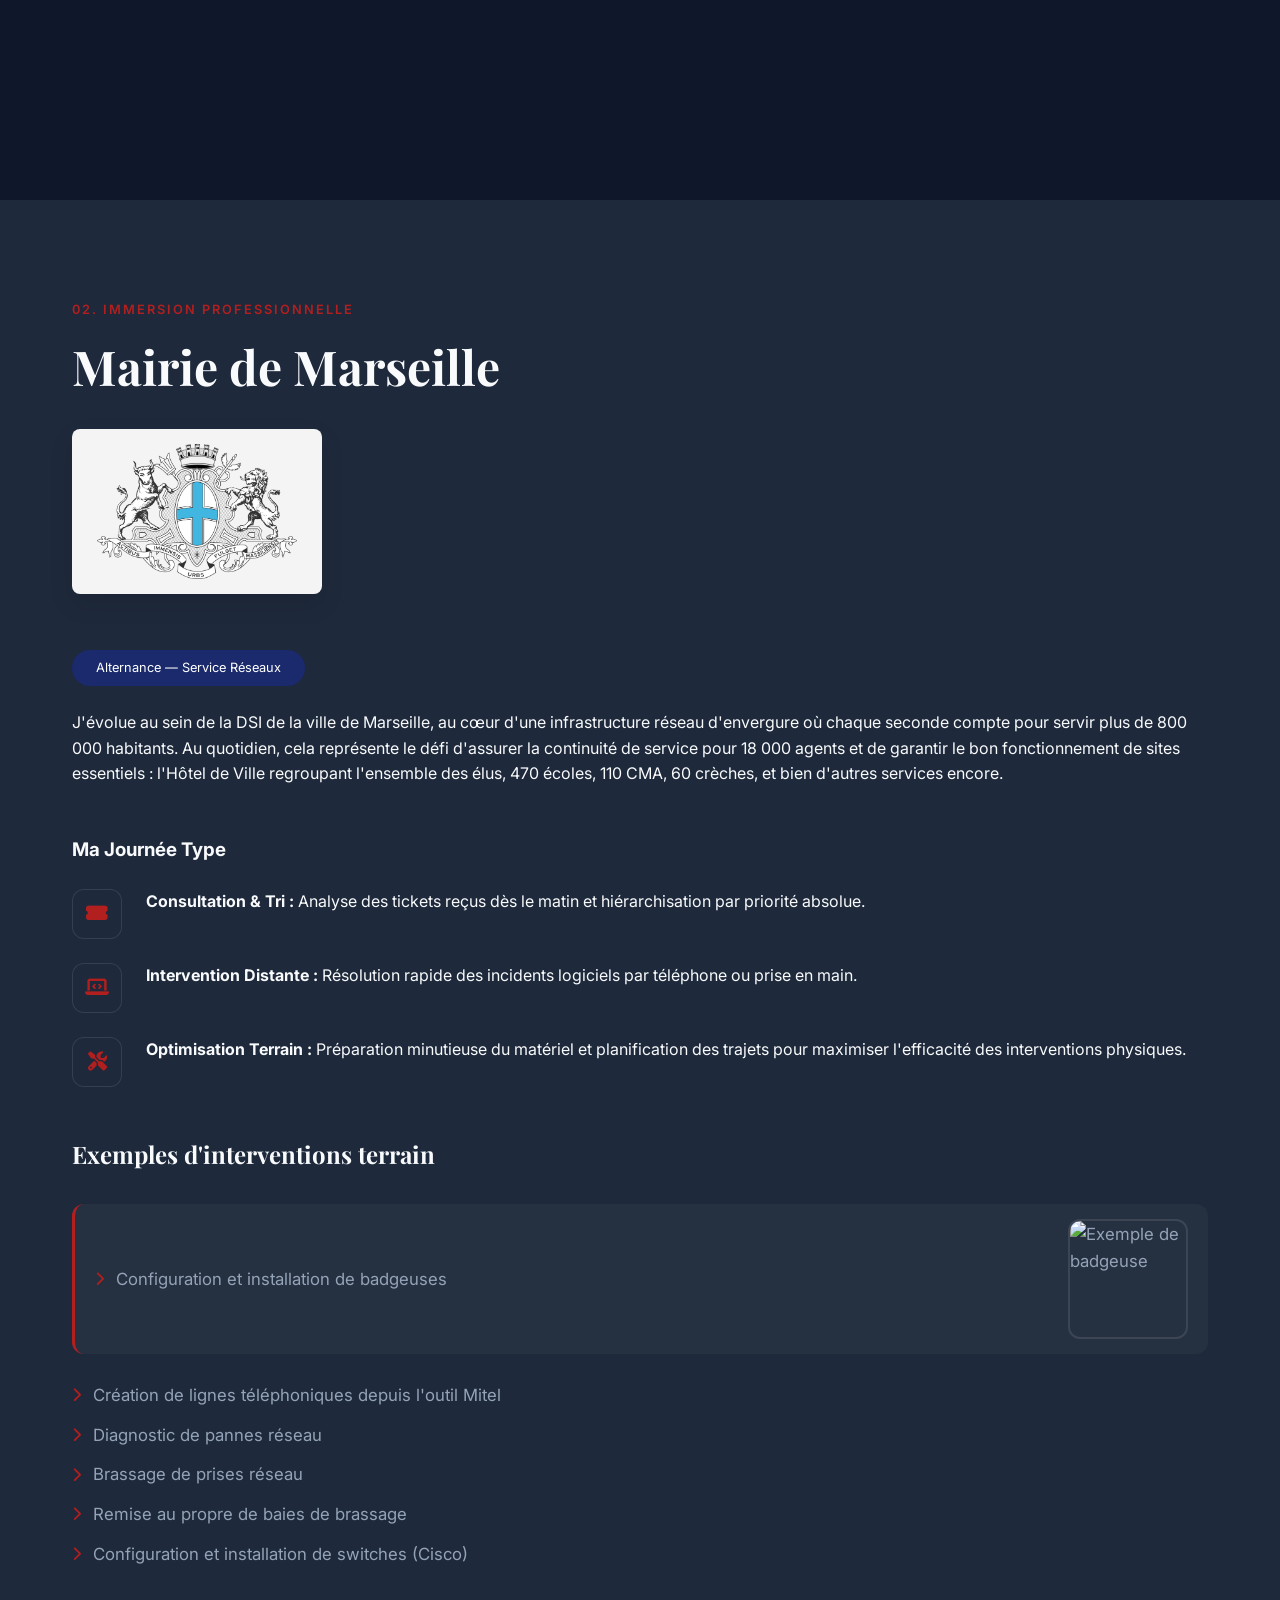
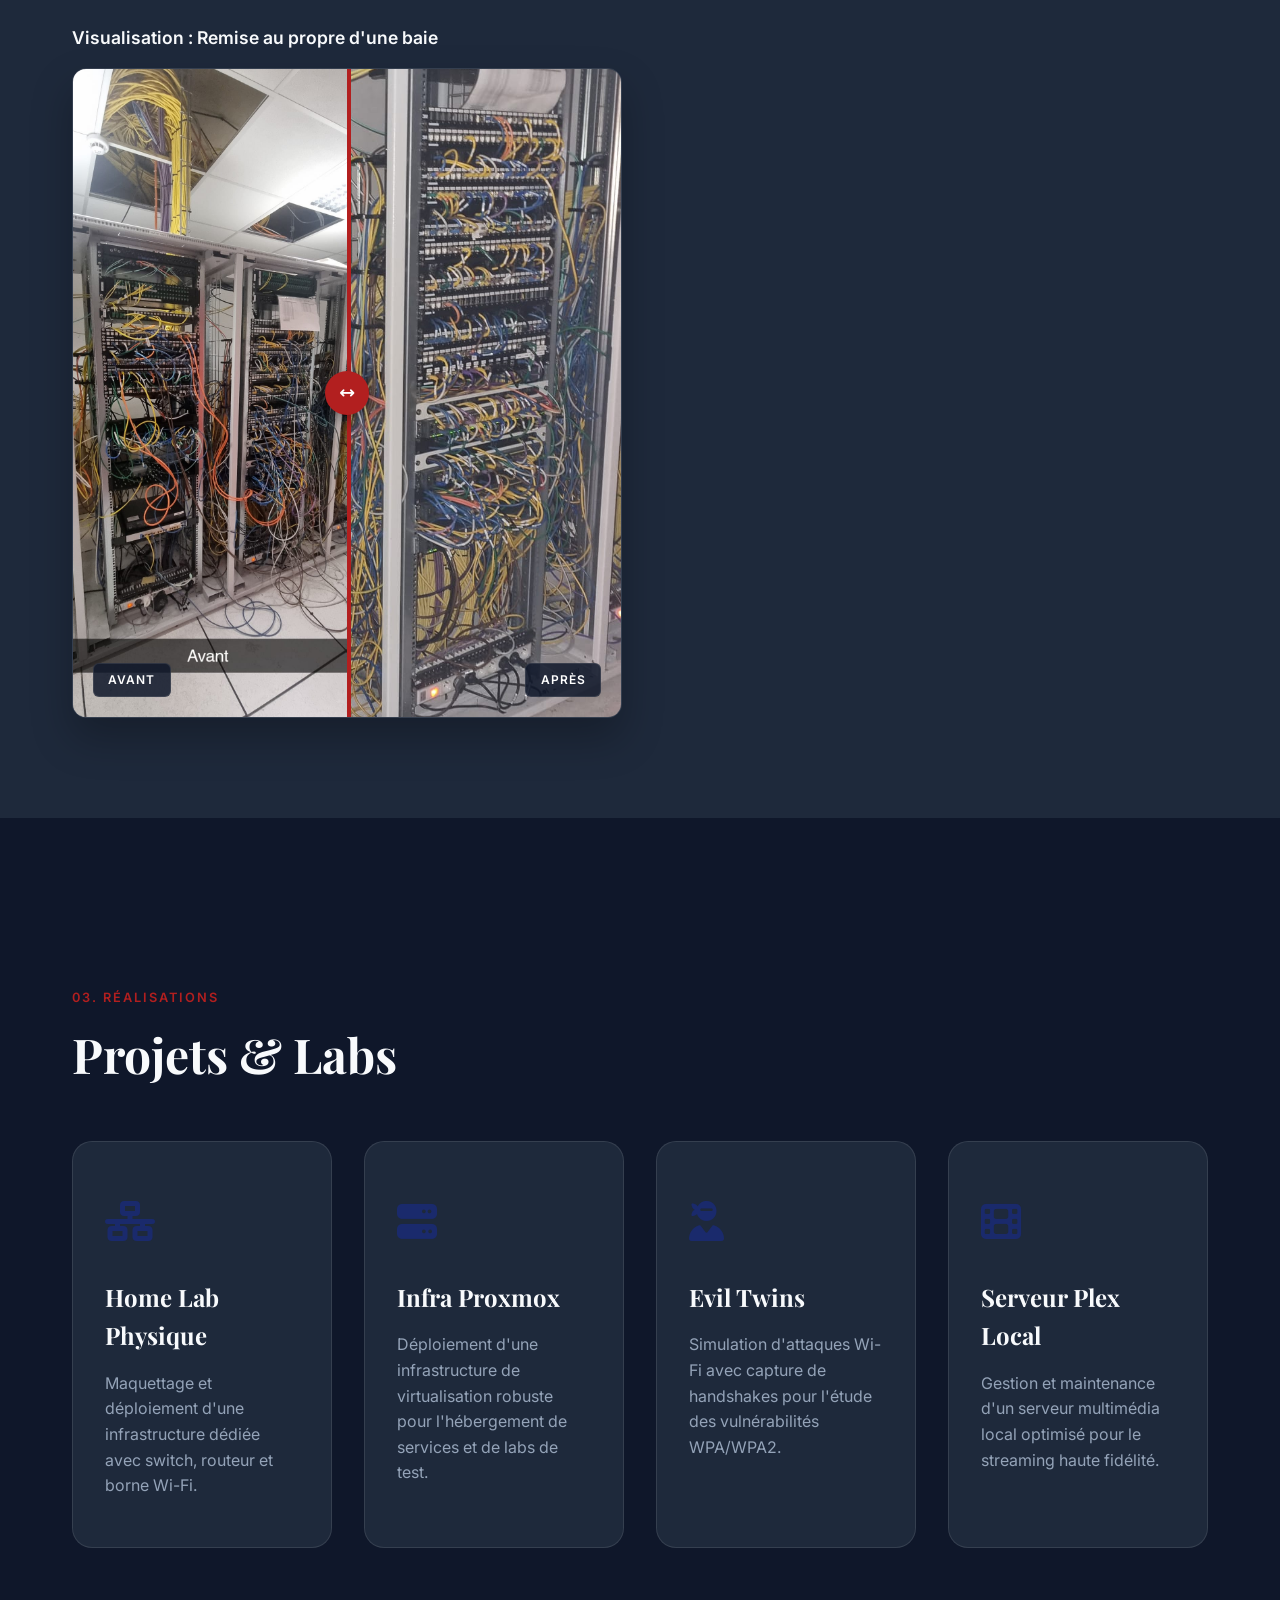
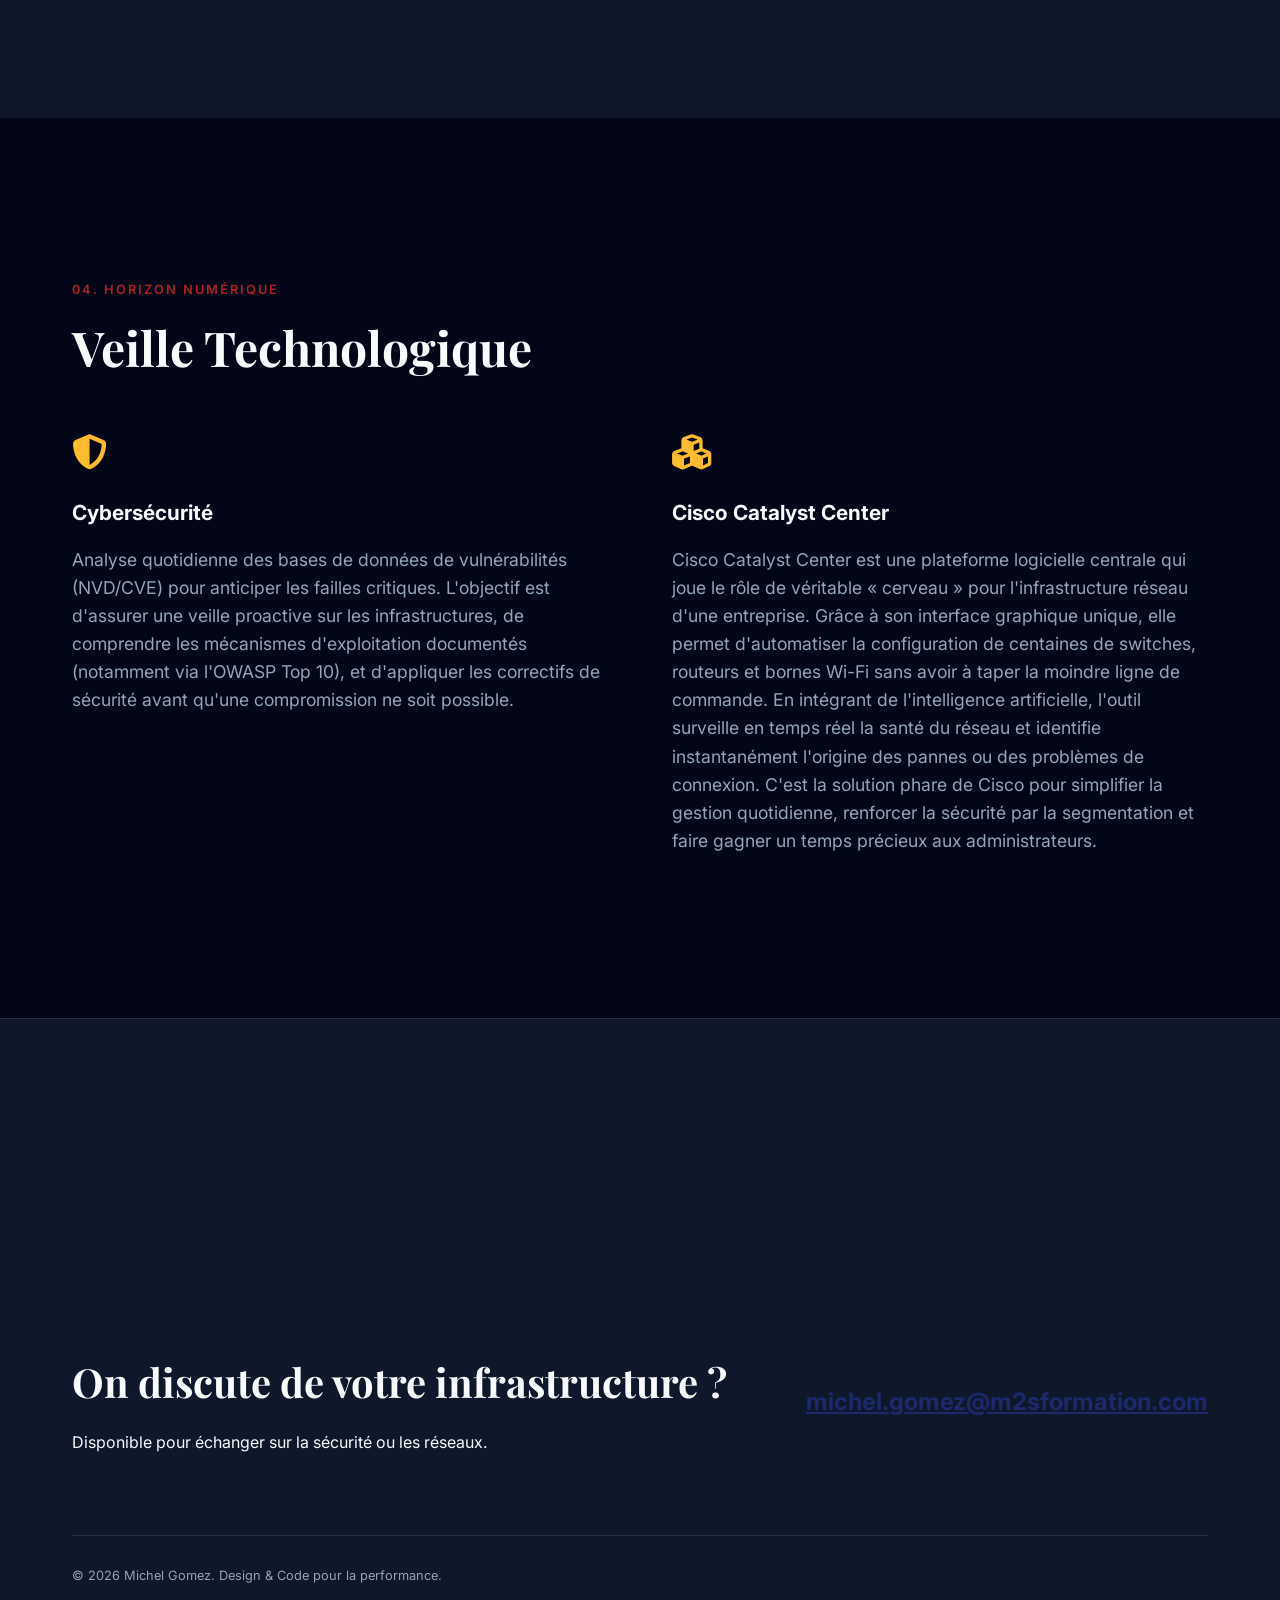
==== commit 302240bc: "Update index.html" ====
--- a/index.html
+++ b/index.html
@@ -103,7 +103,7 @@
                 <div class="work-container">
                     <div class="work-info anim-fade">
                         <div class="work-badge">Alternance — Service Réseaux</div>
-                        <p>J'évolue au sein de la DSI de la cité phocéenne, au cœur d'une infrastructure réseau d'envergure où chaque seconde compte pour servir plus de 800 000 habitants. Au quotidien, cela représente le défi d'assurer la continuité de service pour 18 000 agents et de garantir le bon fonctionnement de sites essentiels : l'Hôtel de Ville regroupant l'ensemble des élus, 470 écoles, 110 CMA, 60 crèches, et bien d'autres services encore.</p>
+                        <p>J'évolue au sein de la DSI de la ville de Marseille, au cœur d'une infrastructure réseau d'envergure où chaque seconde compte pour servir plus de 800 000 habitants. Au quotidien, cela représente le défi d'assurer la continuité de service pour 18 000 agents et de garantir le bon fonctionnement de sites essentiels : l'Hôtel de Ville regroupant l'ensemble des élus, 470 écoles, 110 CMA, 60 crèches, et bien d'autres services encore.</p>
                         
                         <div class="daily-routine">
                             <h3>Ma Journée Type</h3>
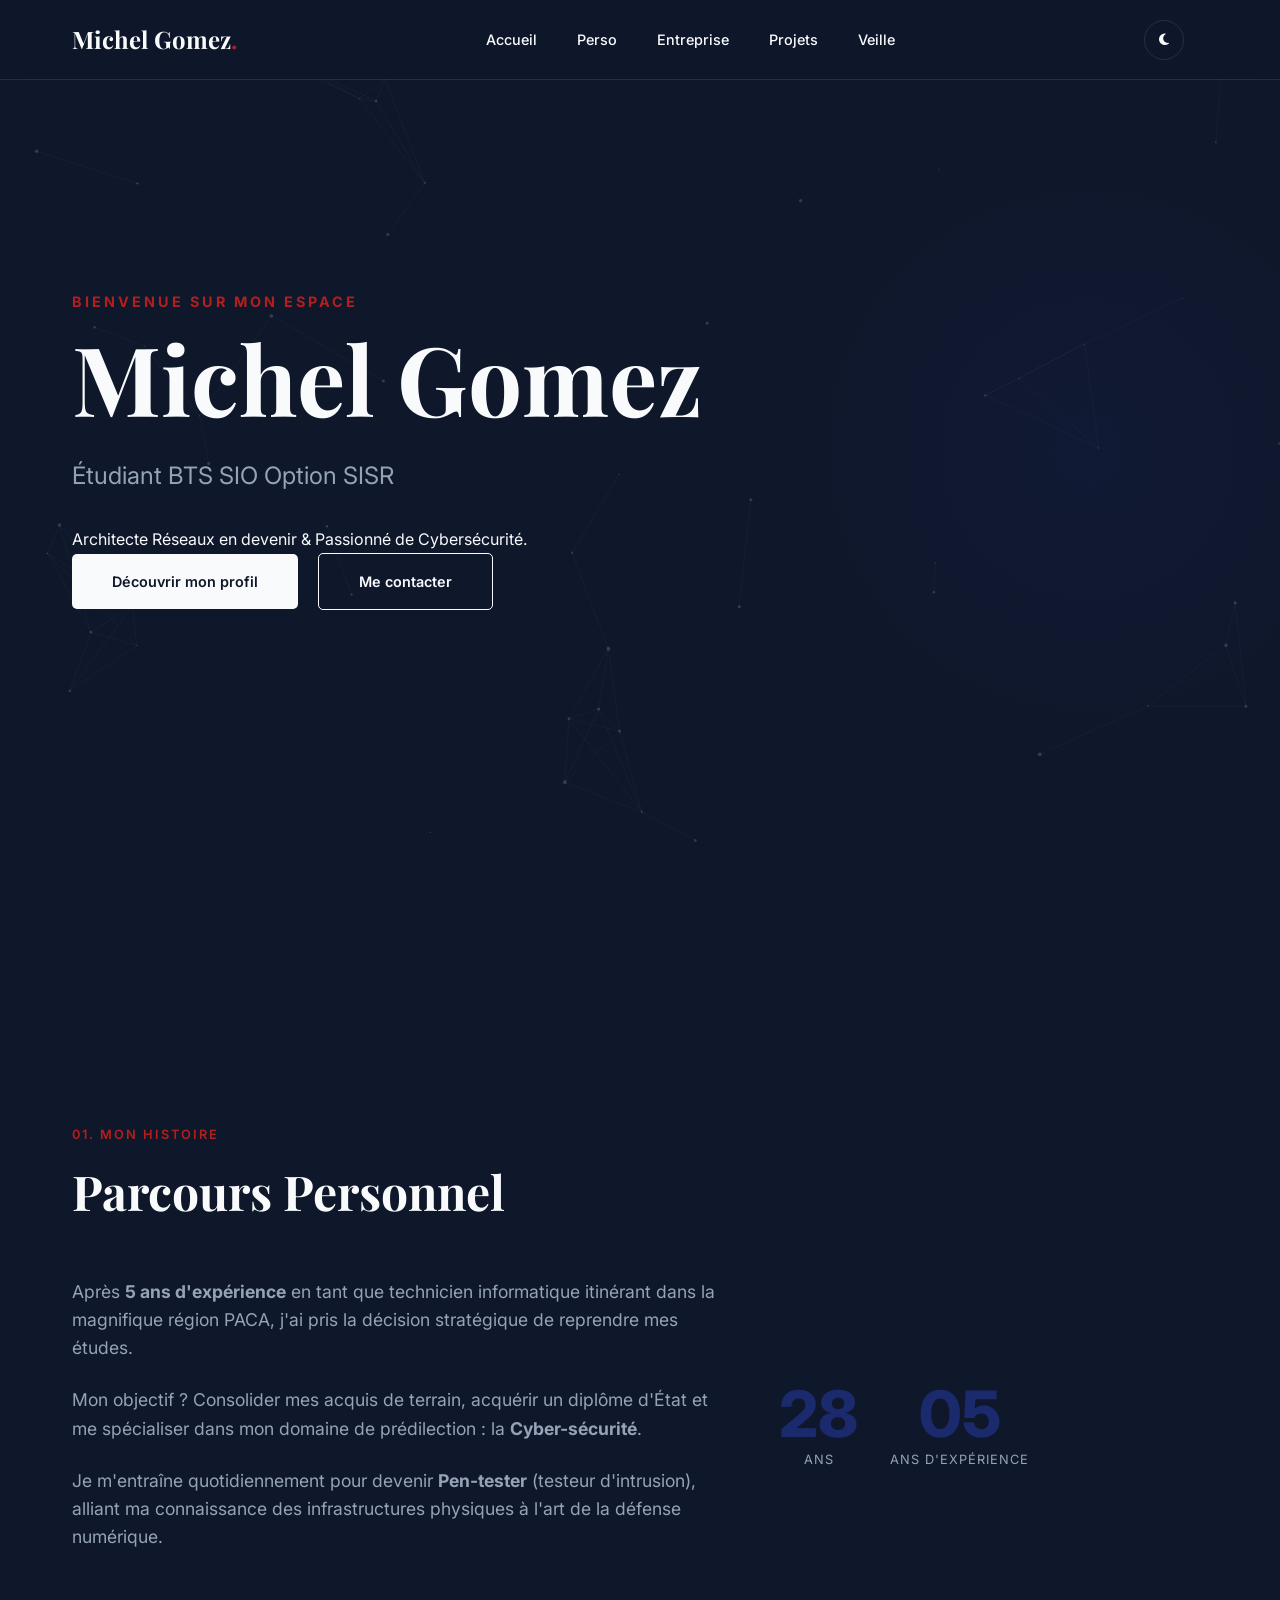
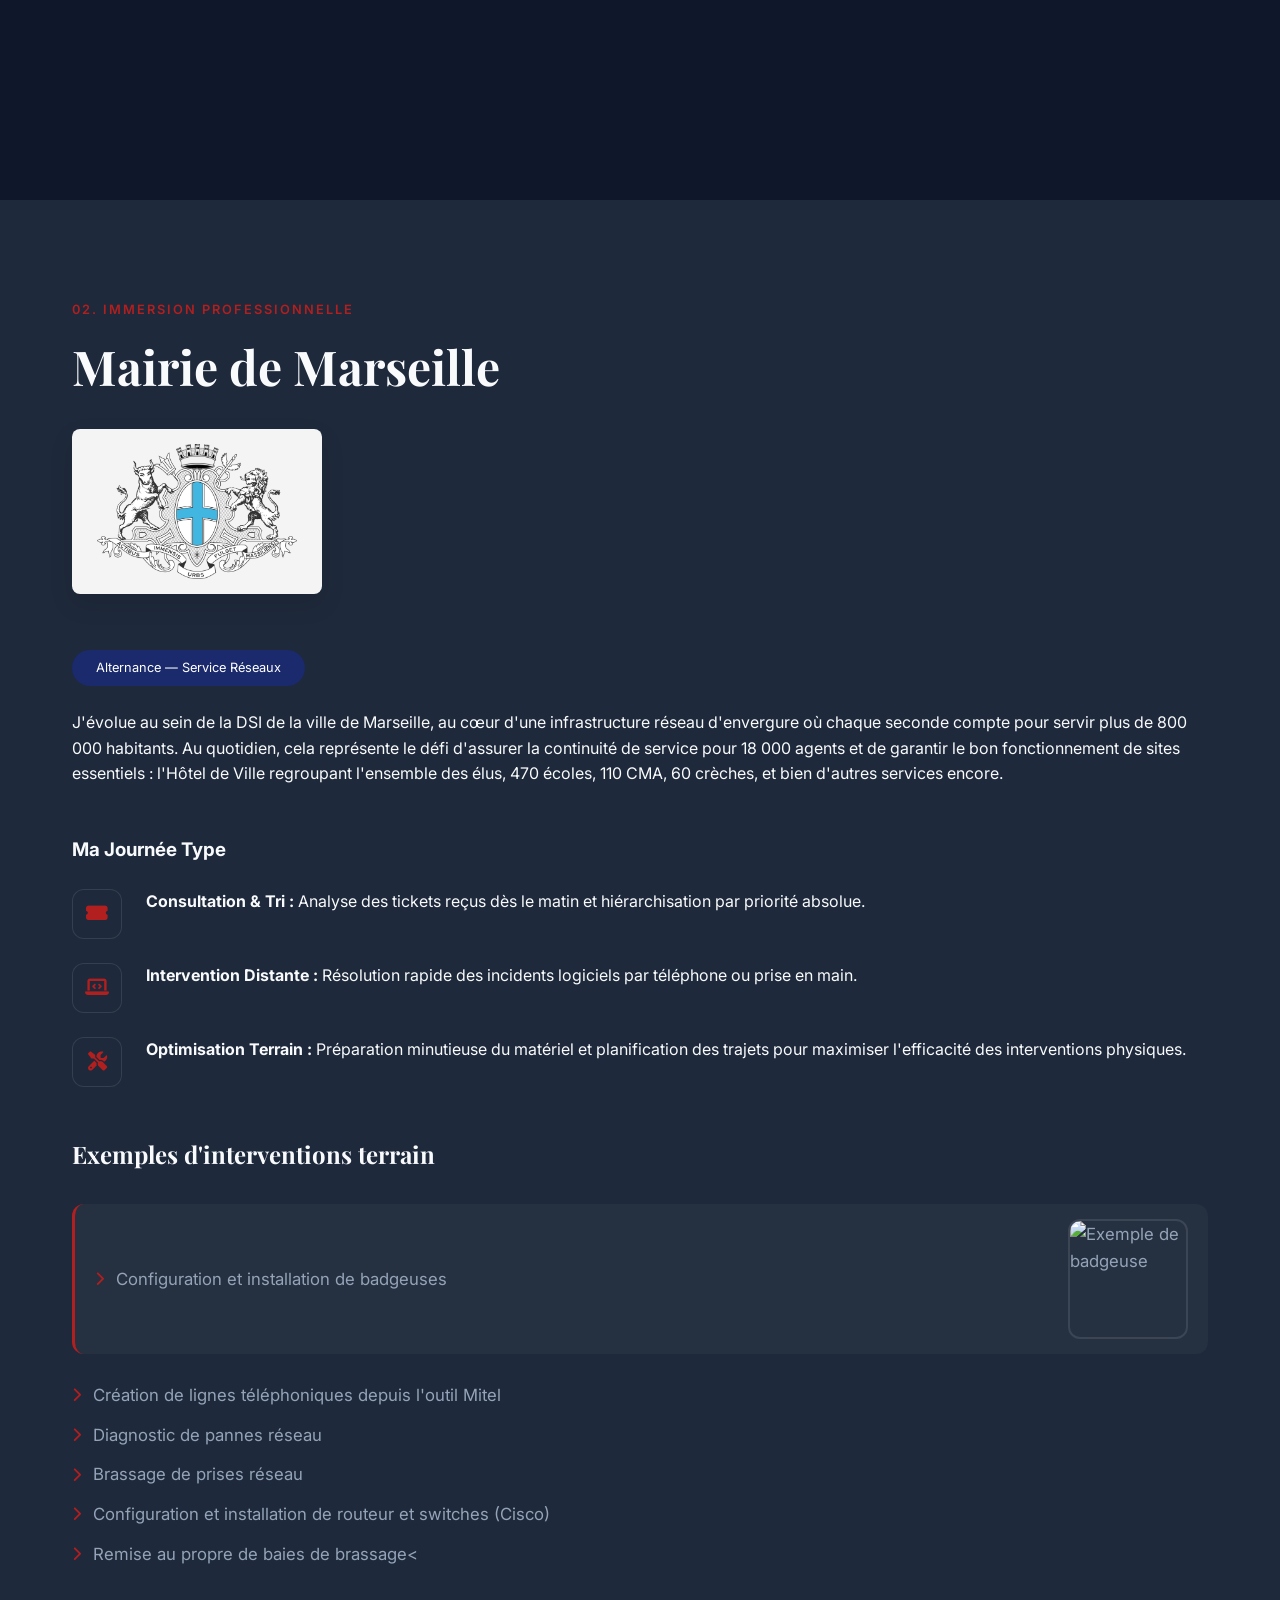
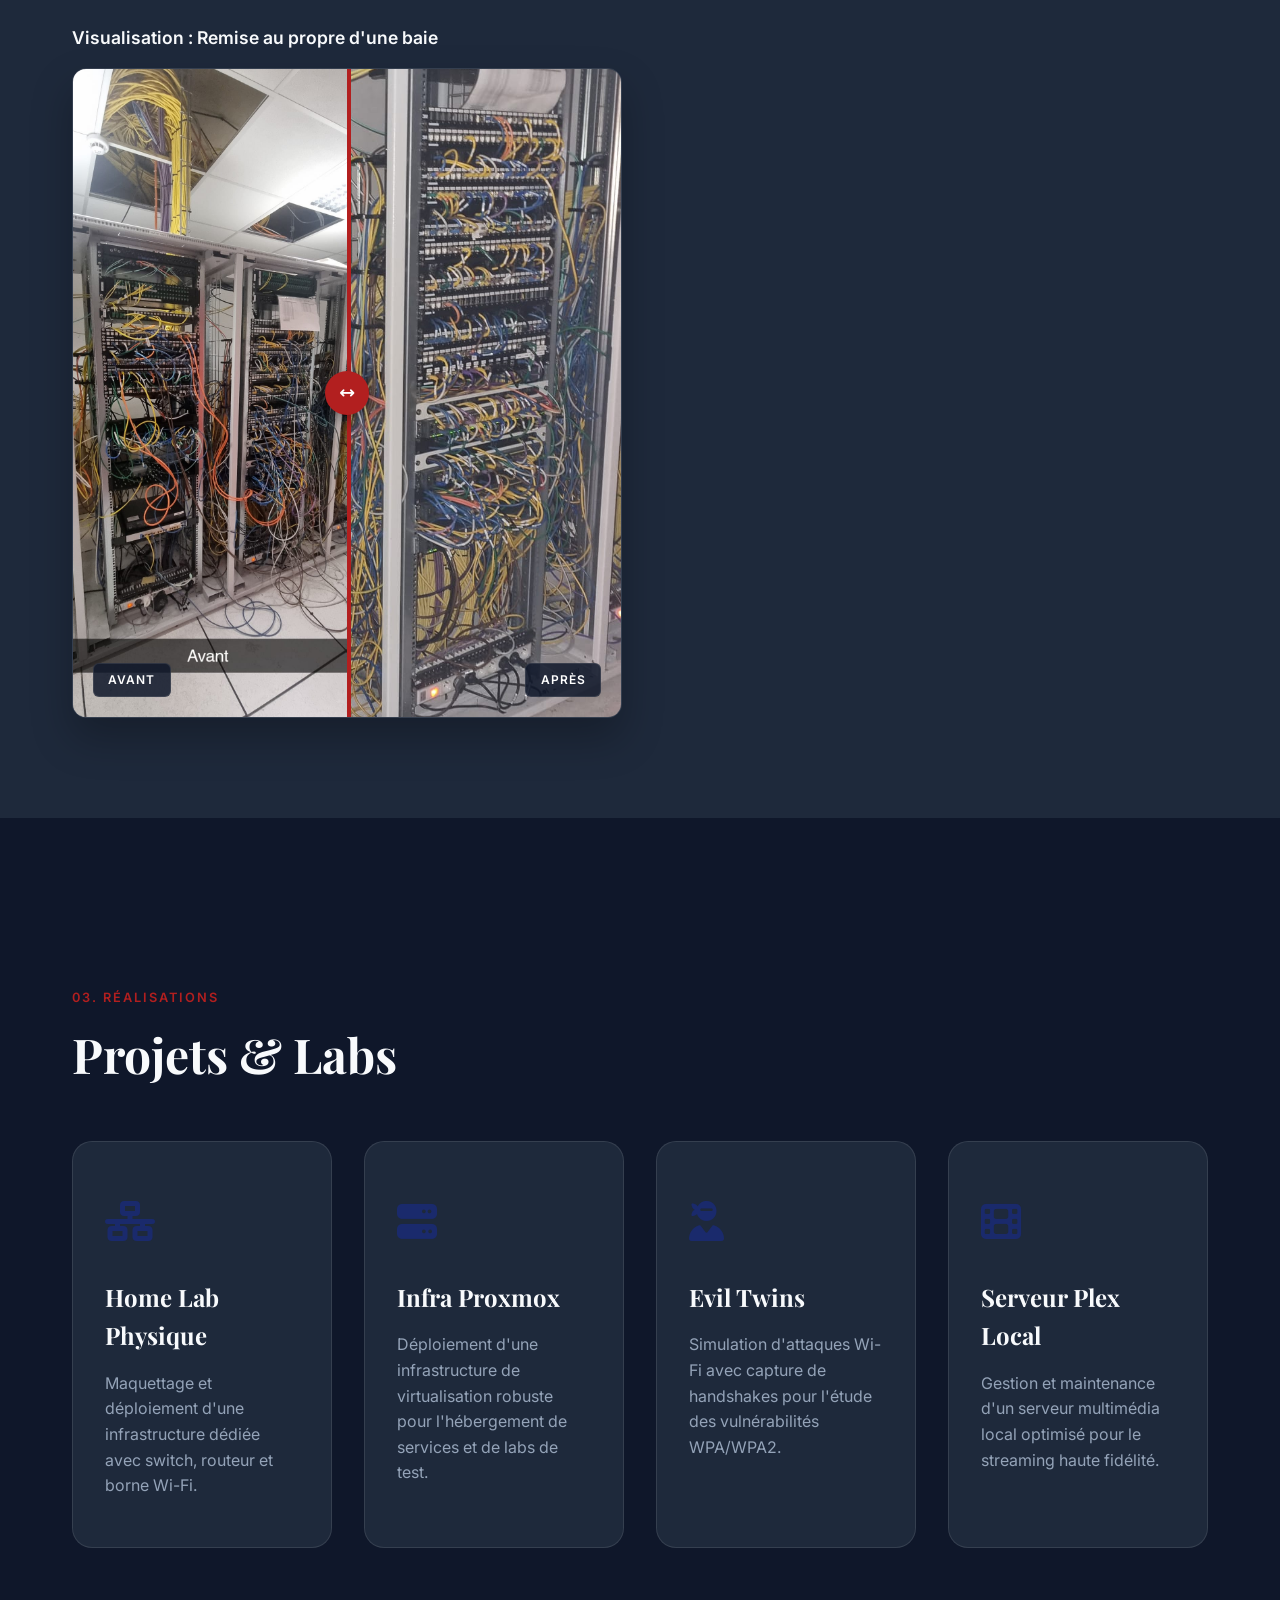
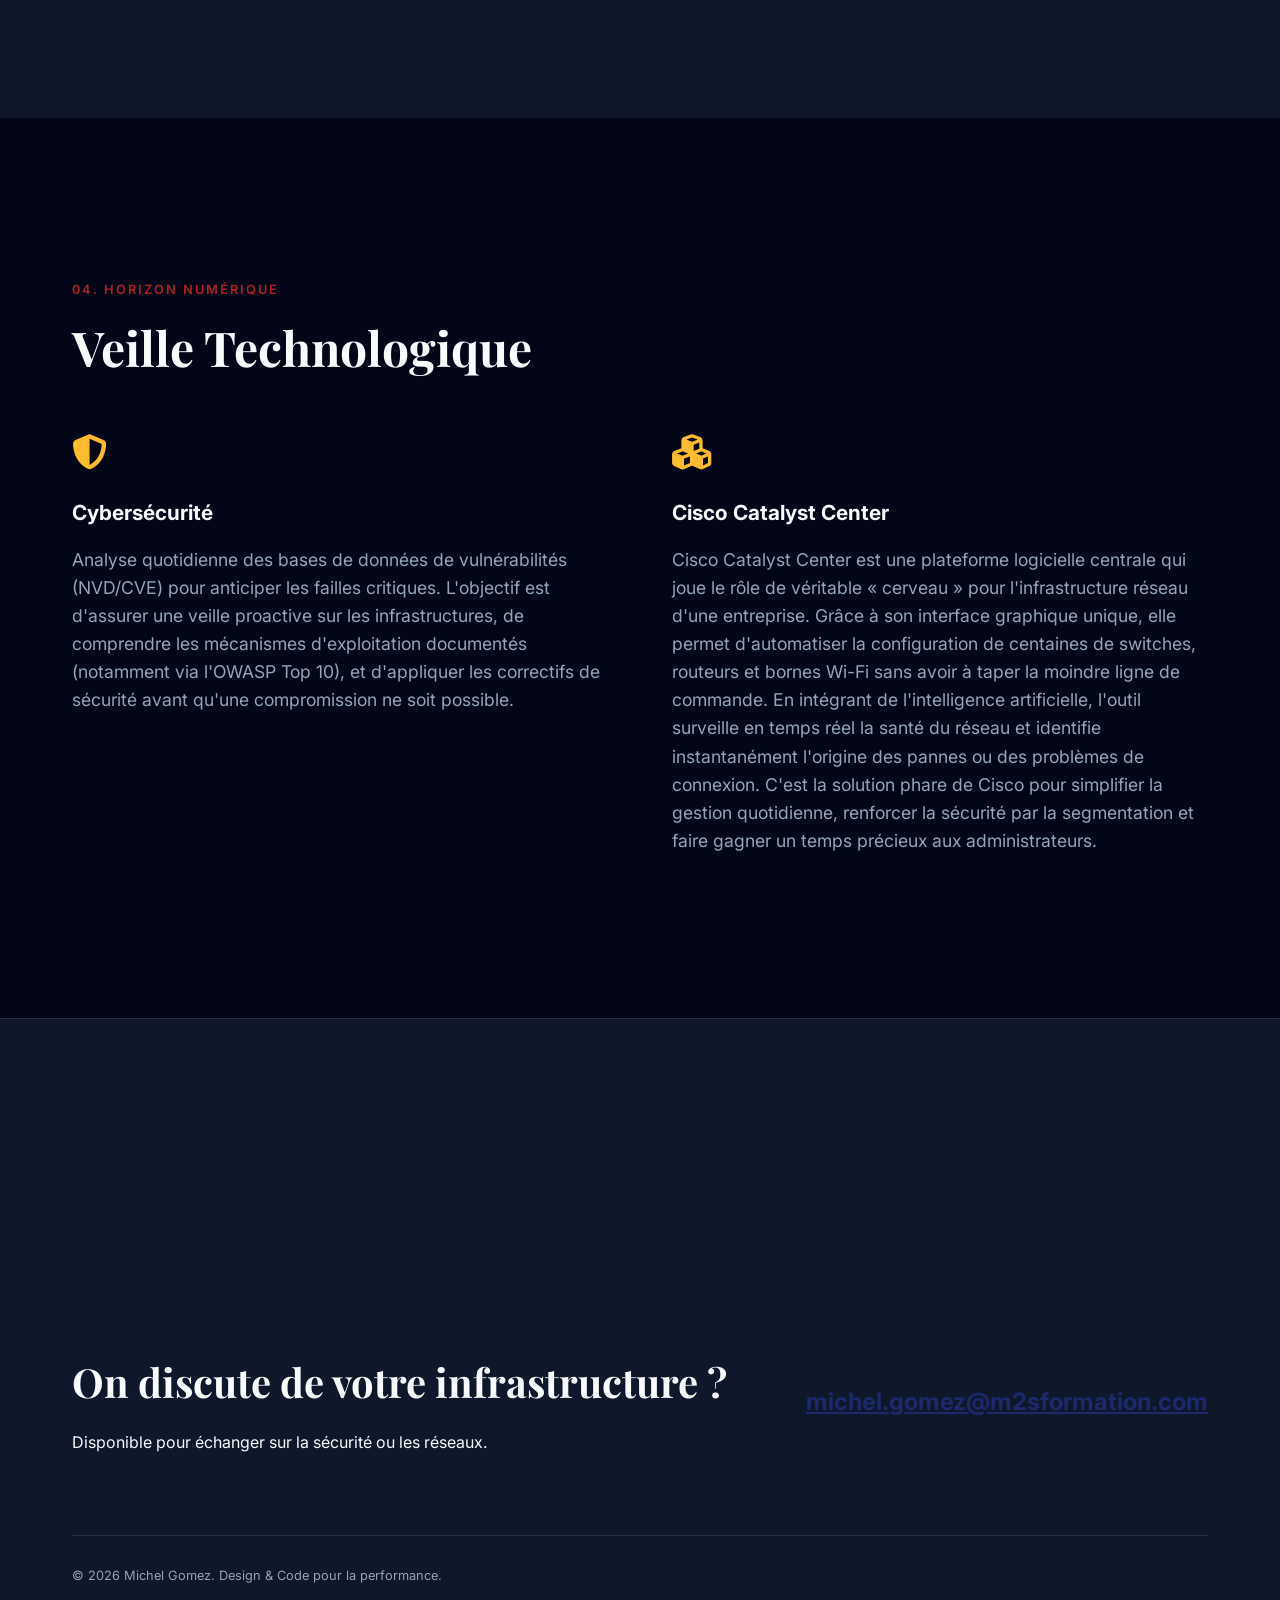
==== commit a9821f2c: "Update index.html" ====
--- a/index.html
+++ b/index.html
@@ -138,8 +138,8 @@
                                 <li><i class="fas fa-chevron-right"></i> Création de lignes téléphoniques depuis l'outil Mitel</li>
                                 <li><i class="fas fa-chevron-right"></i> Diagnostic de pannes réseau</li>
                                 <li><i class="fas fa-chevron-right"></i> Brassage de prises réseau</li>
-                                <li><i class="fas fa-chevron-right"></i> Remise au propre de baies de brassage</li>
-                                <li><i class="fas fa-chevron-right"></i> Configuration et installation de switches (Cisco)</li>
+                                <li><i class="fas fa-chevron-right"></i> Configuration et installation de routeur et switches (Cisco)</li>
+                                <li><i class="fas fa-chevron-right"></i> Remise au propre de baies de brassage<</li>
                             </ul>
 
                             <!-- Module Dynamique Avant/Après pour la Baie de Brassage -->
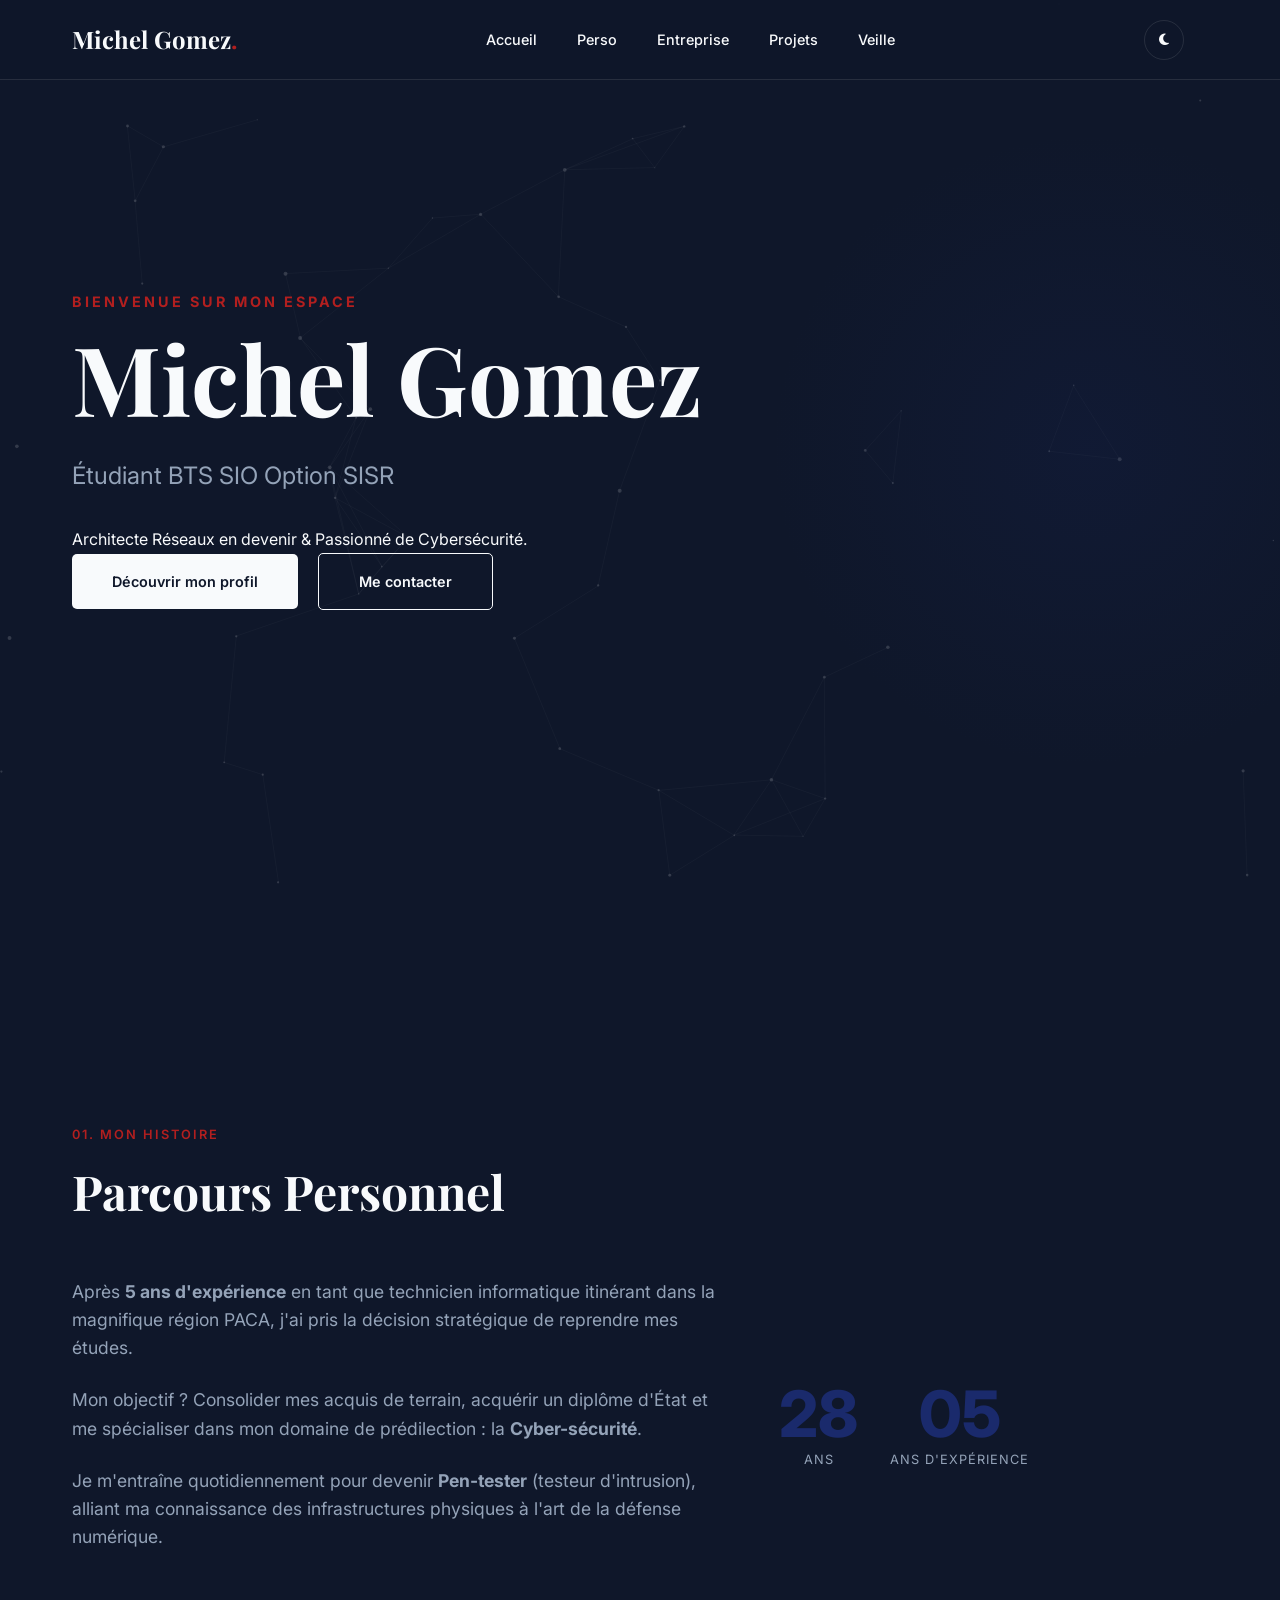
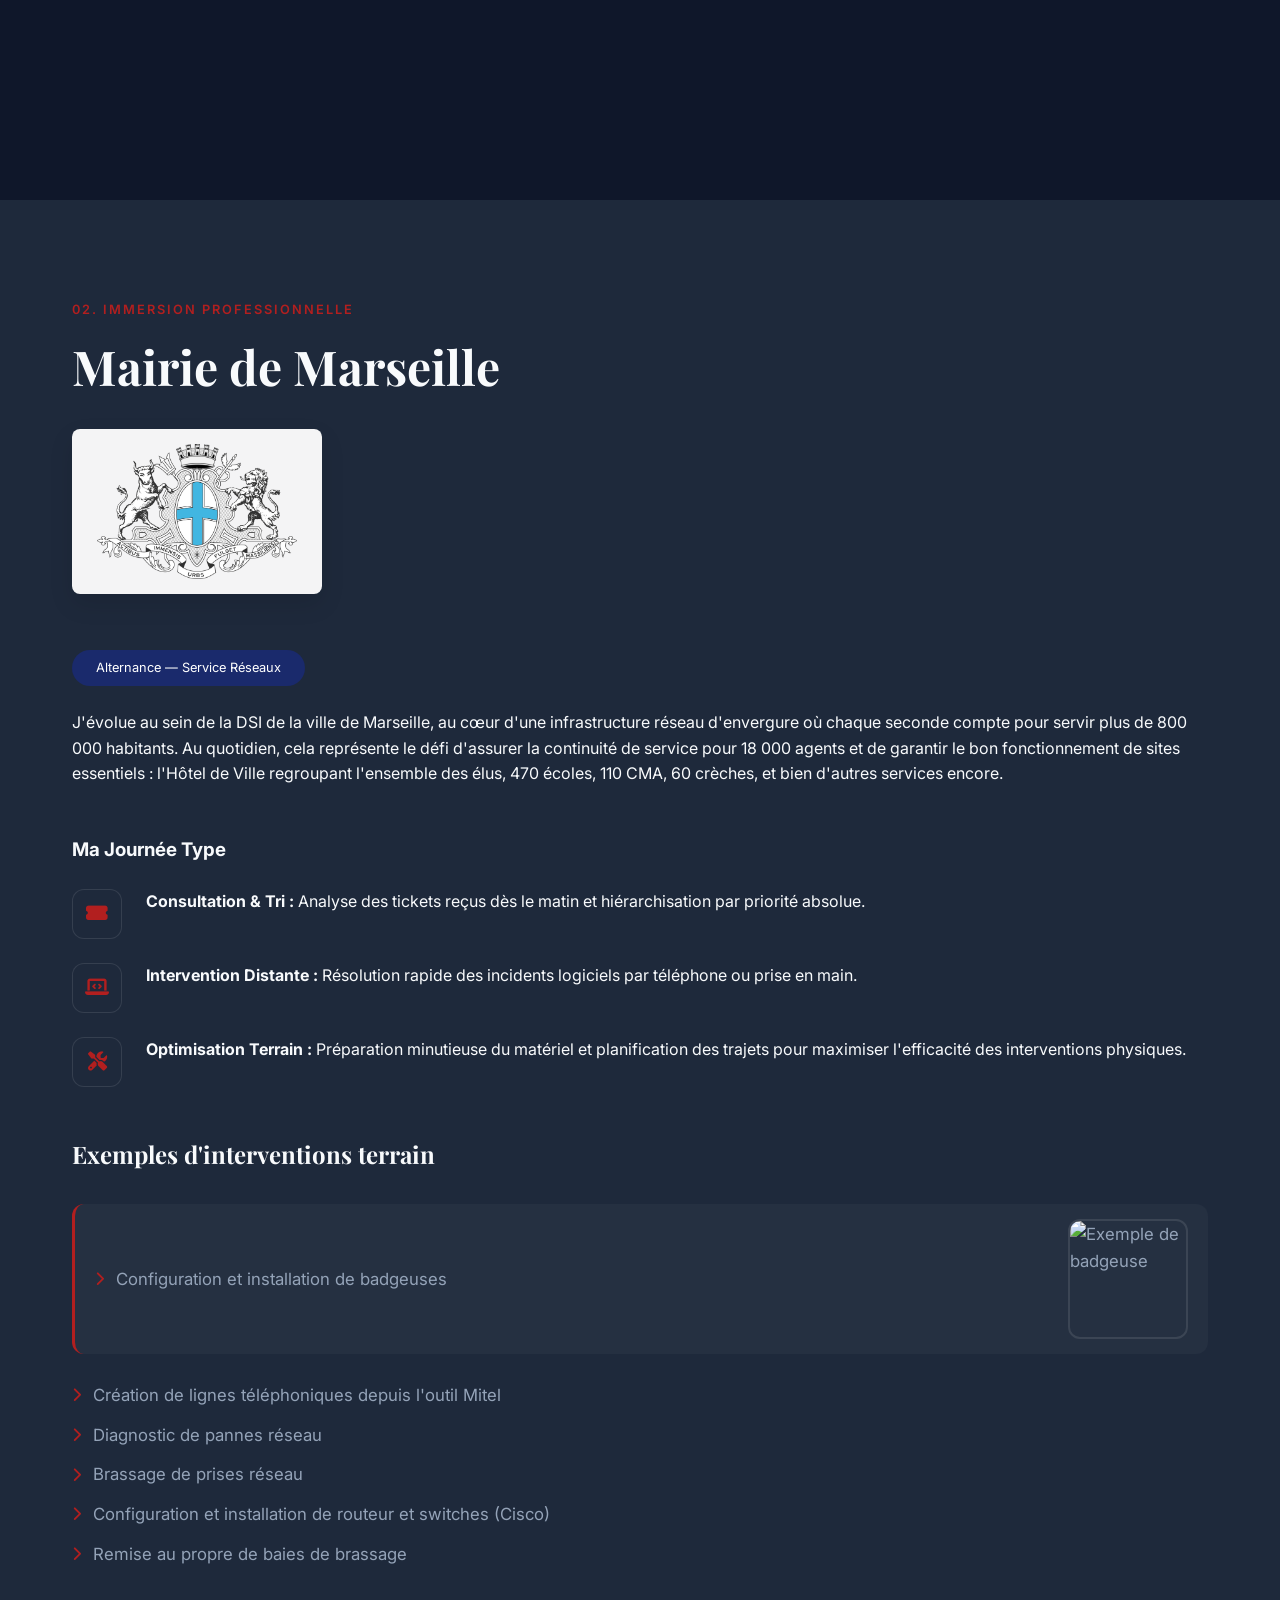
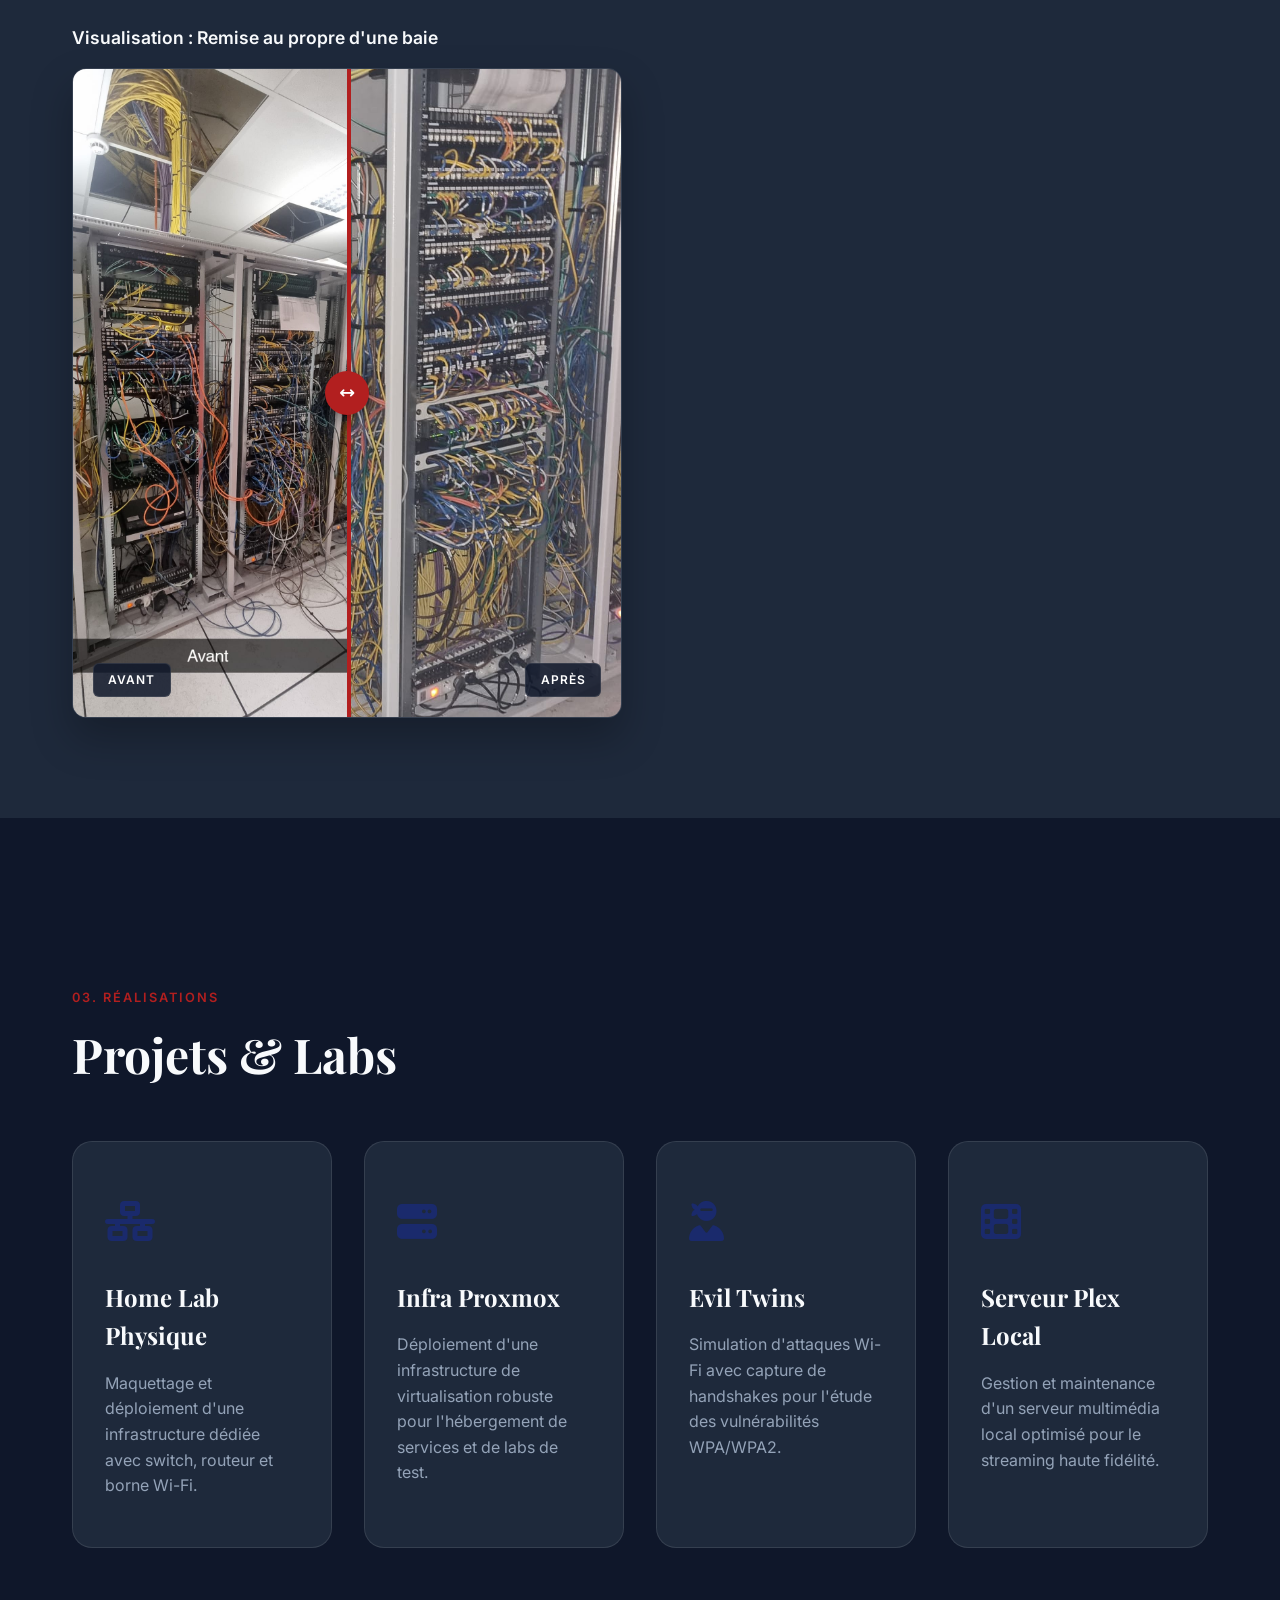
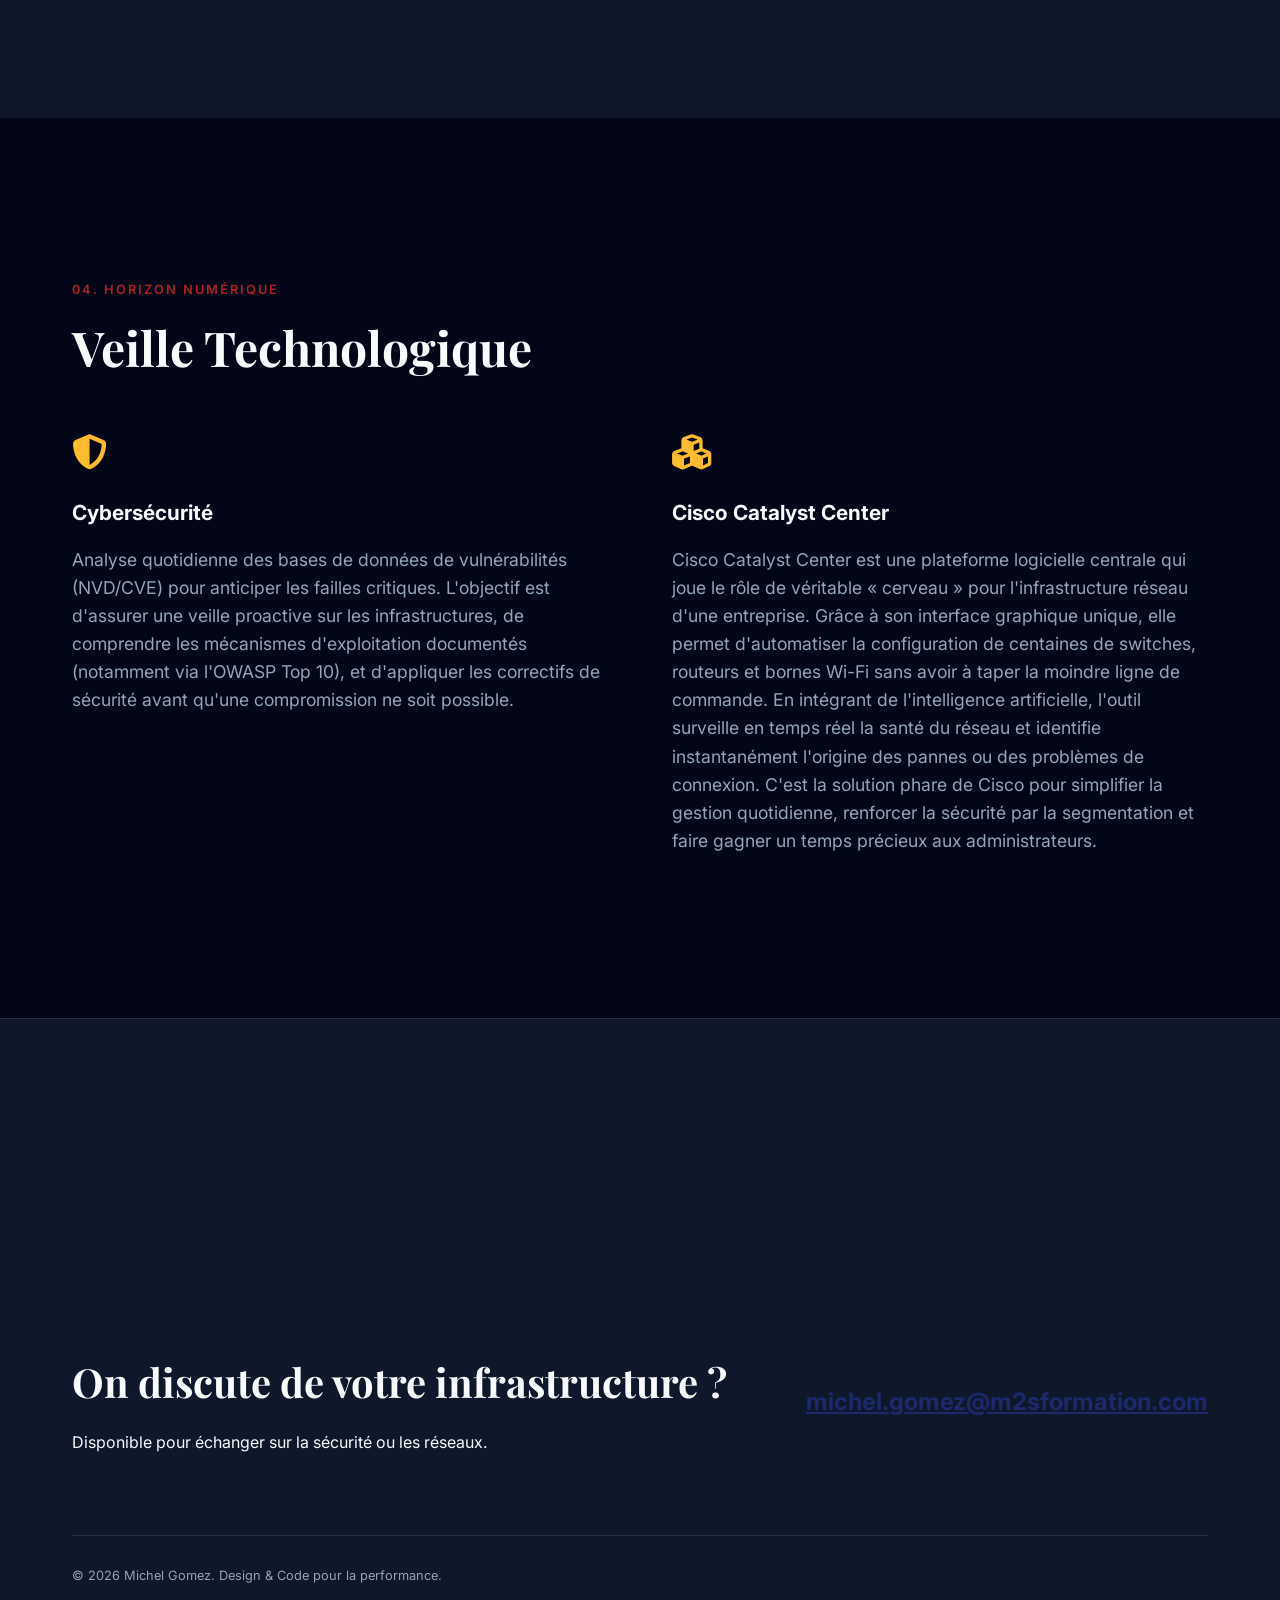
==== commit 9dc3f4d6: "Update index.html" ====
--- a/index.html
+++ b/index.html
@@ -139,7 +139,7 @@
                                 <li><i class="fas fa-chevron-right"></i> Diagnostic de pannes réseau</li>
                                 <li><i class="fas fa-chevron-right"></i> Brassage de prises réseau</li>
                                 <li><i class="fas fa-chevron-right"></i> Configuration et installation de routeur et switches (Cisco)</li>
-                                <li><i class="fas fa-chevron-right"></i> Remise au propre de baies de brassage<</li>
+                                <li><i class="fas fa-chevron-right"></i> Remise au propre de baies de brassage</li>
                             </ul>
 
                             <!-- Module Dynamique Avant/Après pour la Baie de Brassage -->
